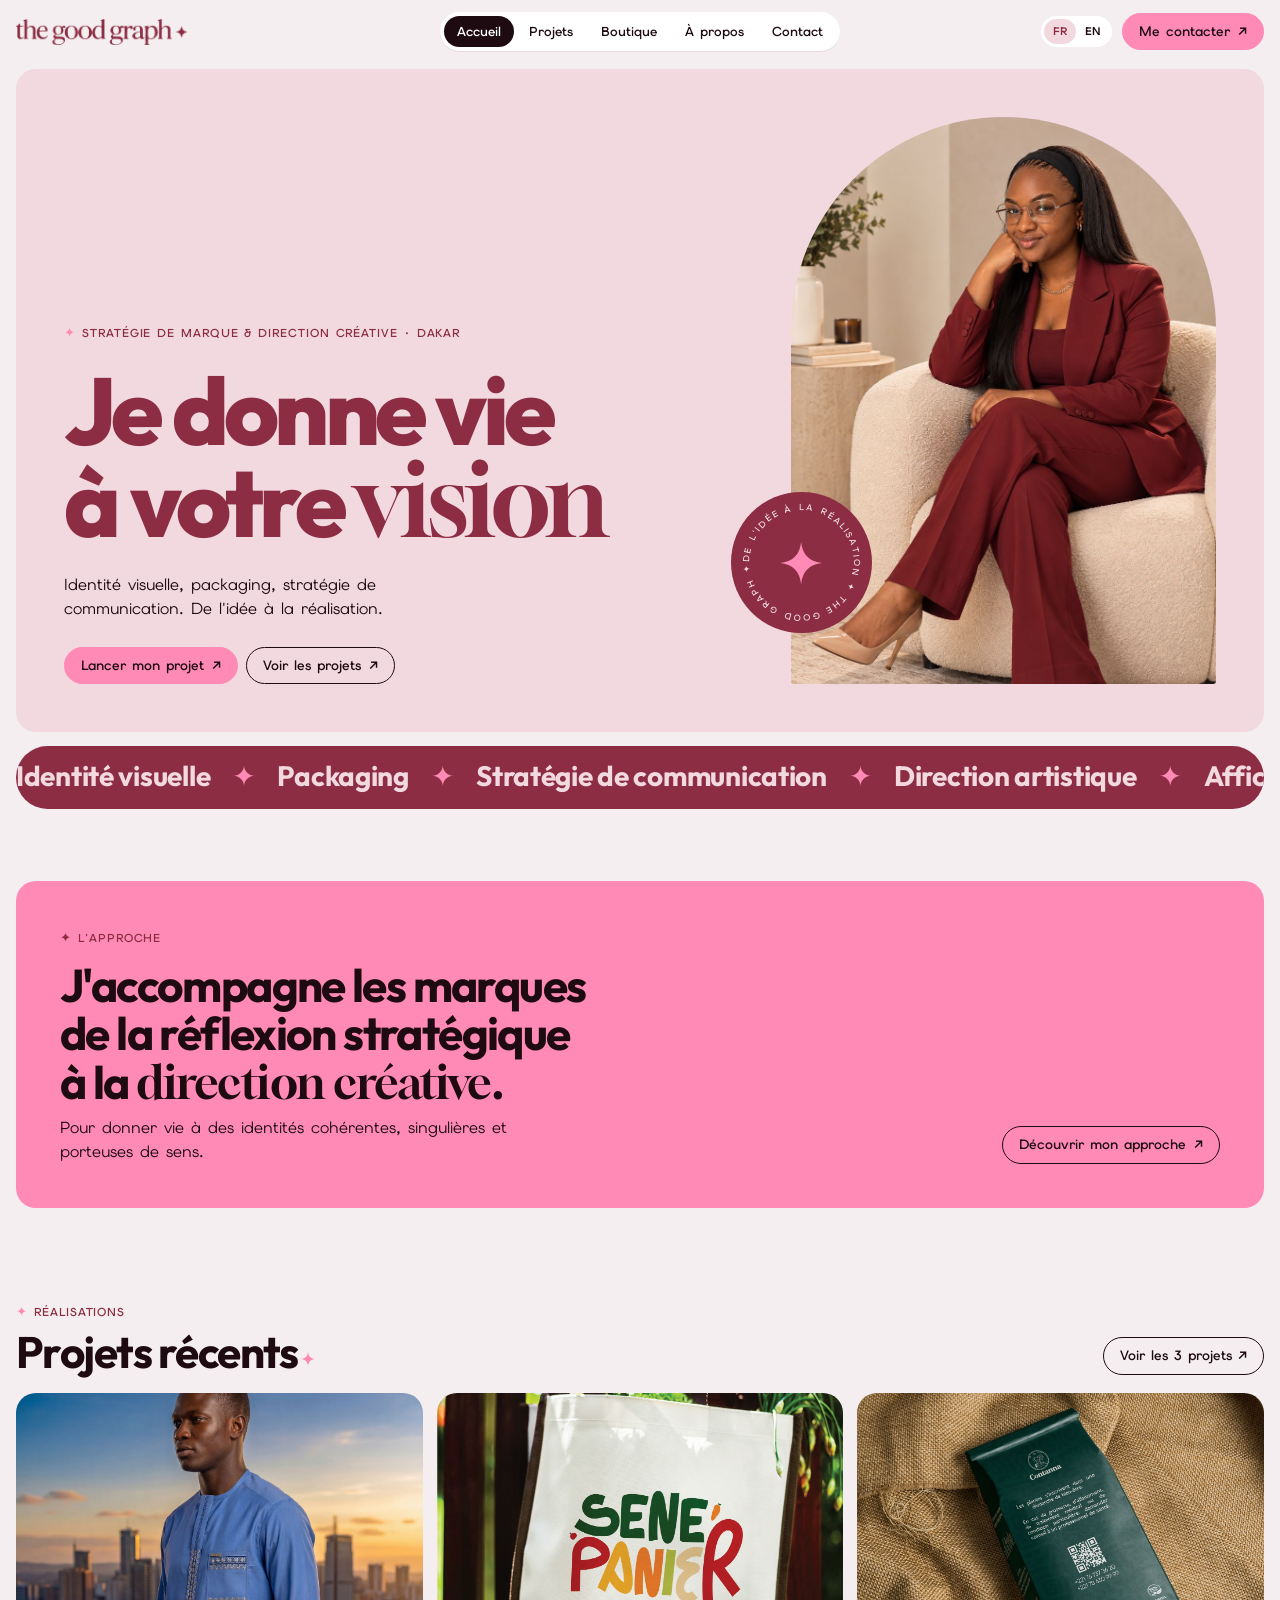
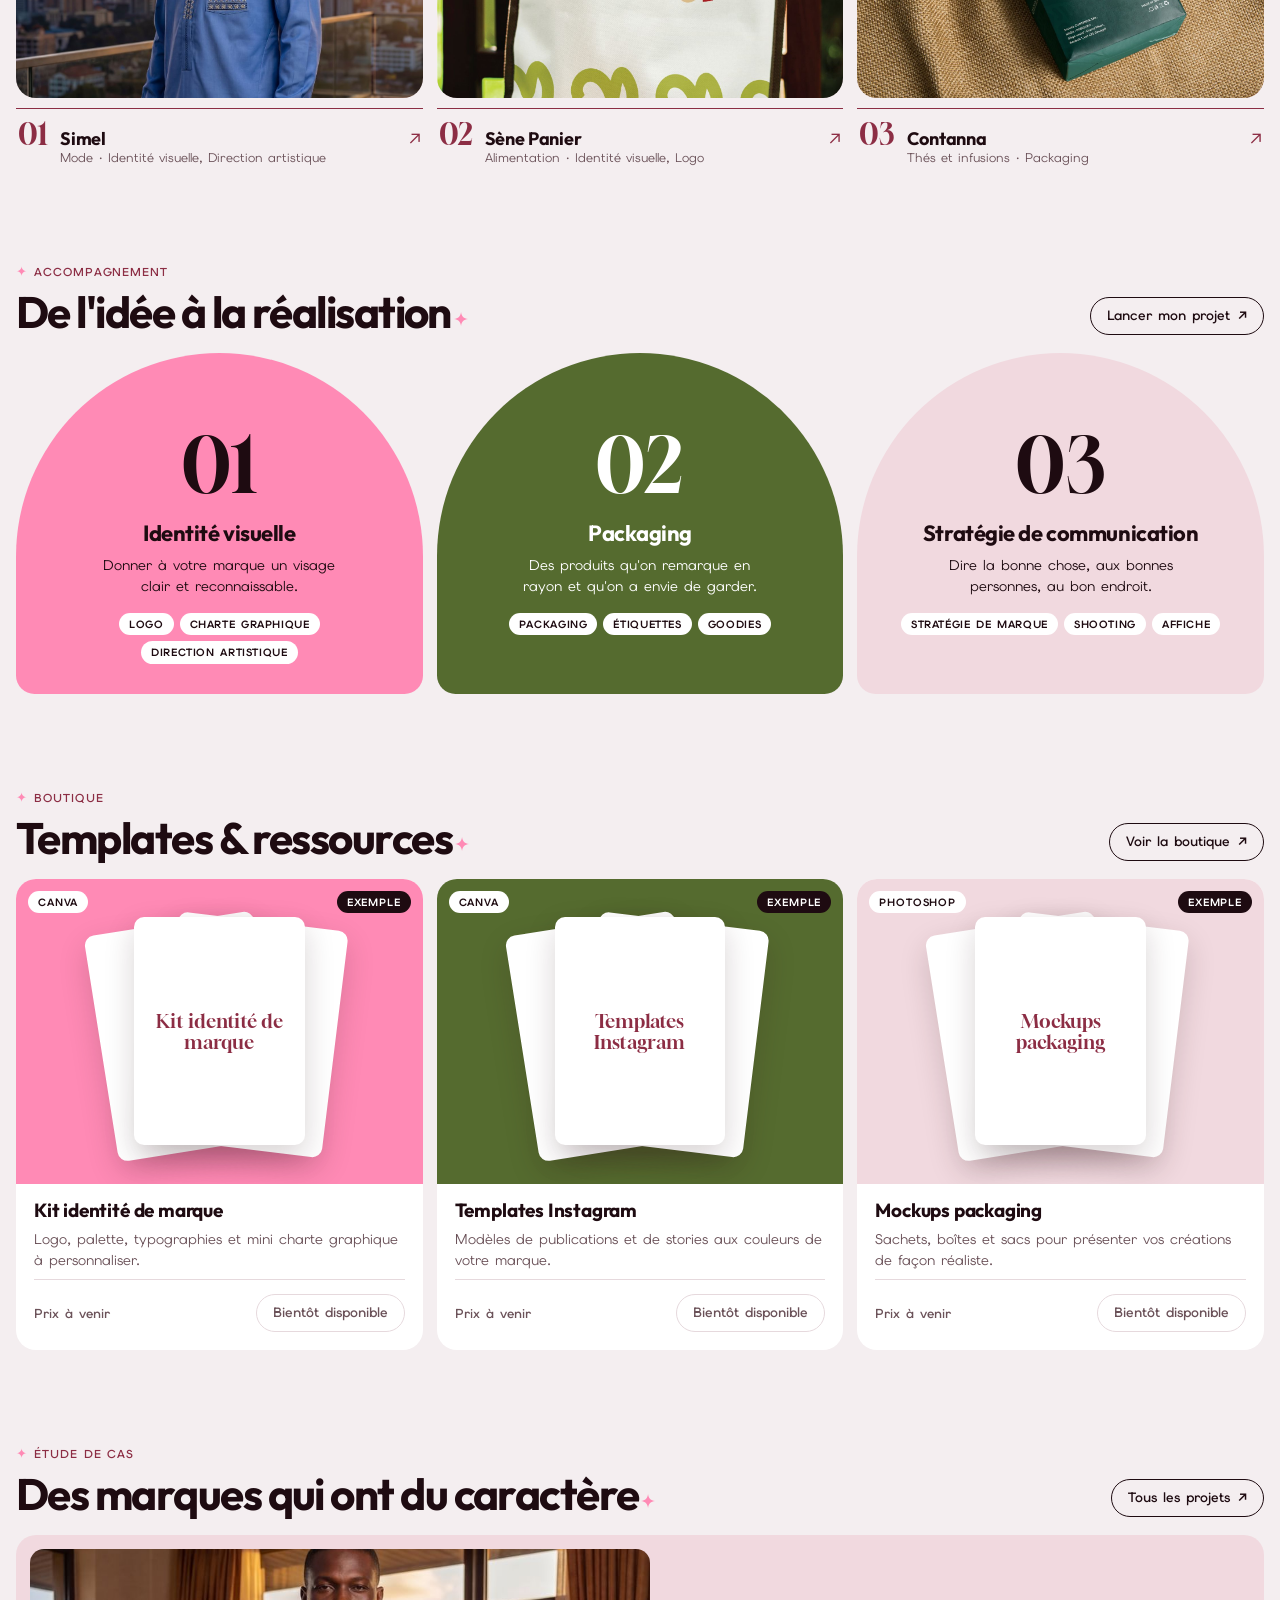
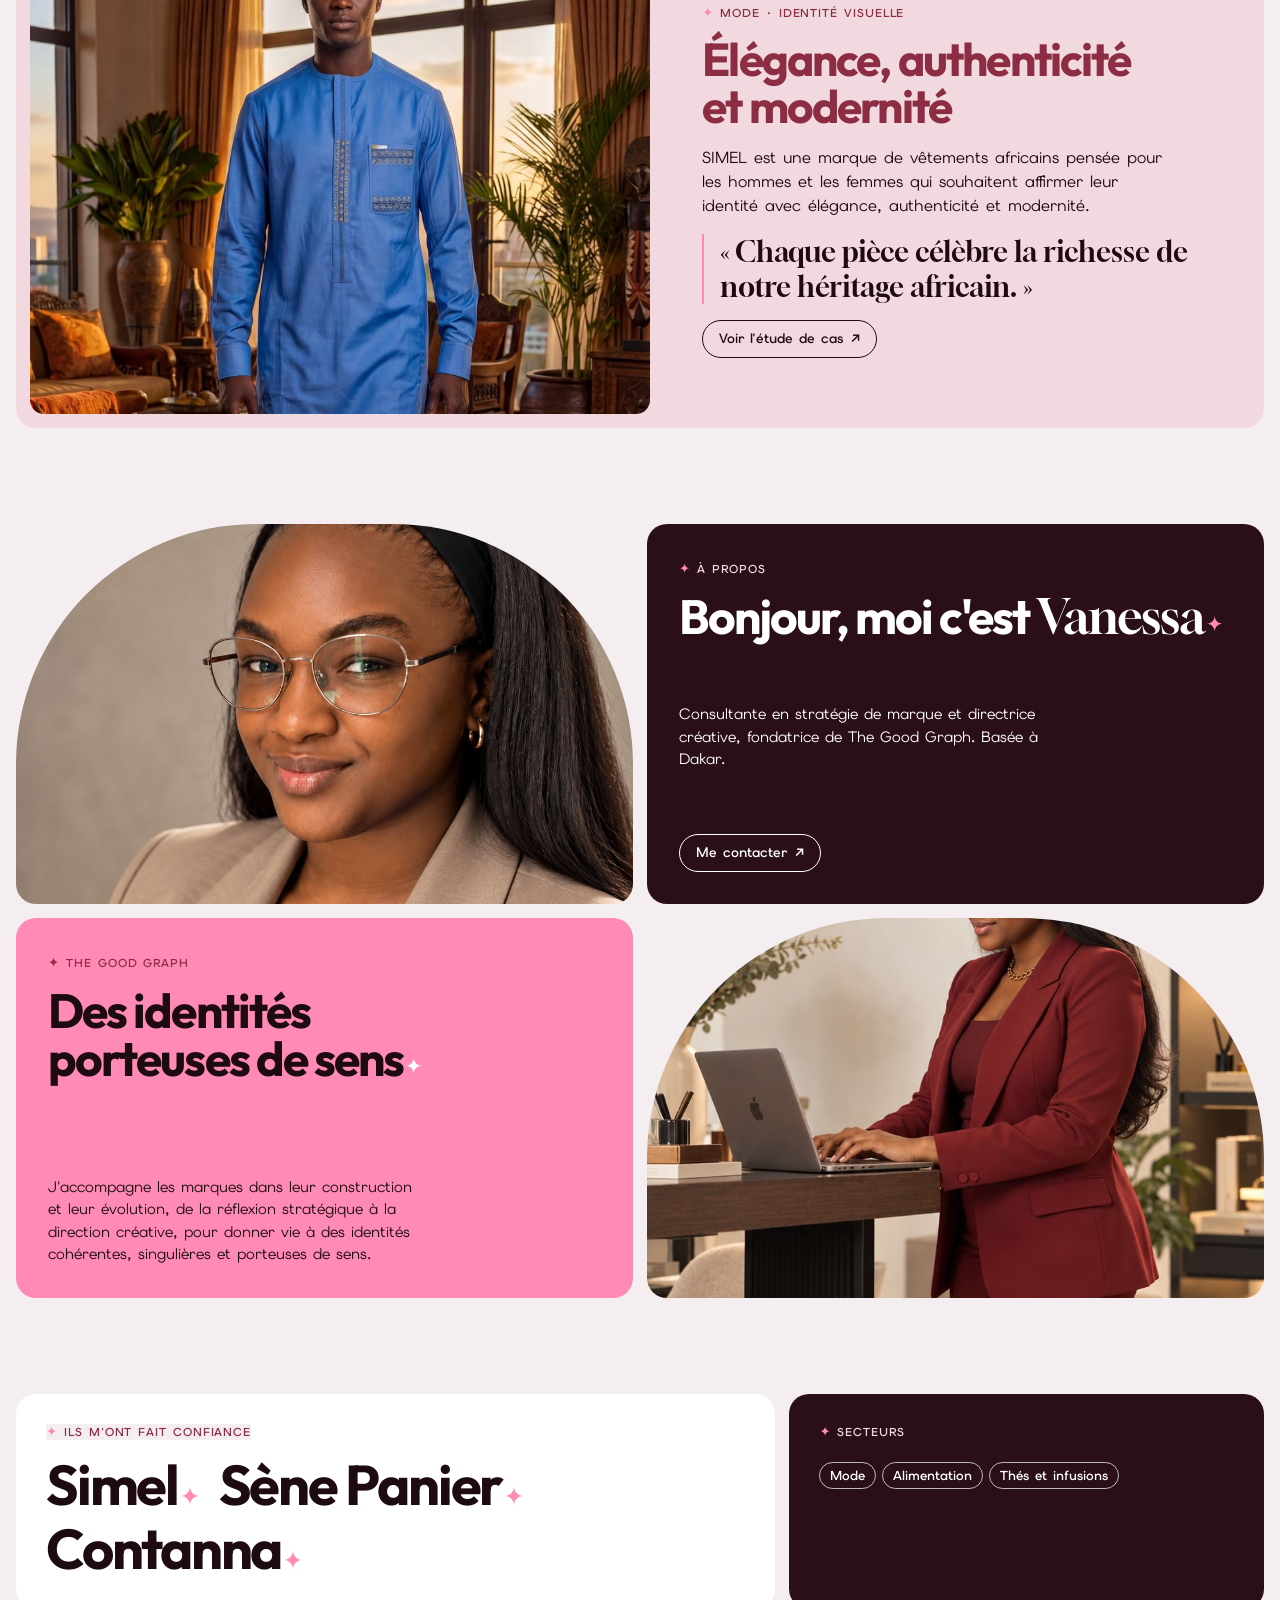
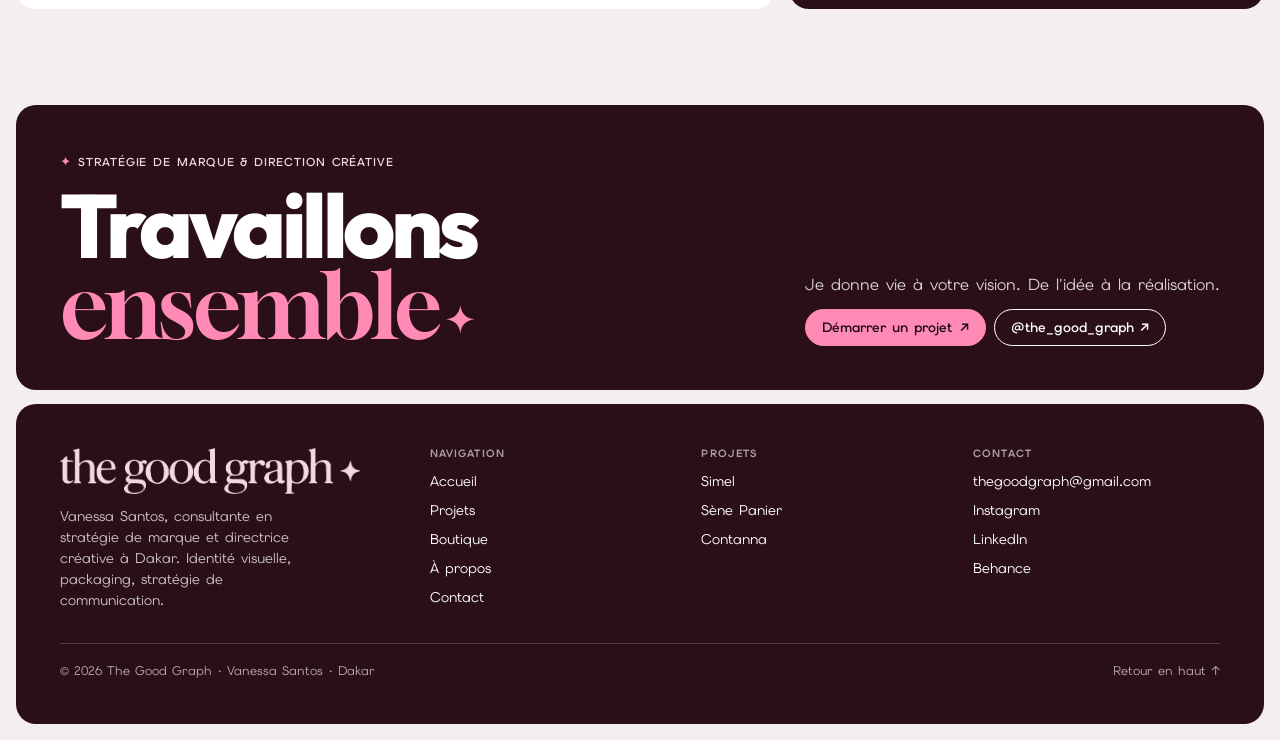
==== index.html @ 872a0146 "fix: placer index.html à la racine avec .nojekyll pour GitHub Pages et chemins d'images" ====
<!doctype html>
<html lang="fr">
<head>
<meta charset="utf-8">
<meta name="viewport" content="width=device-width,initial-scale=1,viewport-fit=cover">
<link rel="icon" type="image/png" href="img/monogram-wine.png">
<meta property="og:title" content="The Good Graph — Vanessa Santos">
<meta property="og:description" content="Stratégie de marque et direction créative, Dakar.">
<meta property="og:image" content="img/simel-7.jpg">
<title>The Good Graph</title>
<meta name="claude:viewport-fit-sides" content="cover">
<meta name="description" content="The Good Graph — Vanessa Santos, stratégie de marque et direction créative à Dakar. Identité visuelle, packaging, stratégie de communication.">
<link rel="preconnect" href="https://fonts.googleapis.com">
<link rel="preconnect" href="https://fonts.gstatic.com" crossorigin>
<link rel="stylesheet" href="https://fonts.googleapis.com/css2?family=Elms+Sans:ital,wght@0,300;0,400;0,600;0,800;1,400&family=Outfit:wght@500;600;700;800&family=Gloock&display=swap">
<style>
/* Layout : un site en mosaïque de cartes arrondies posées sur un fond rosé très clair, ponctué d'arches
   (portraits, services) et de l'étoile du logo.
   Trois vues (accueil, projets, contact) et une fiche projet plein écran, pilotées par l'ancre de l'adresse. */
:root{
  --bg:#F4EEF0;        /* fond de page, rose grisé */
  --card:#FFFFFF;
  --dark:#2B0F18;      /* bordeaux presque noir, pour les grandes cartes sombres */
  --wine:#8C2D44;
  --pink:#FF8AB5;
  --blush:#F1D9DF;
  --green:#556B2F;     /* vert olive */
  --ink:#1E0B11;
  --ink-soft:#6B5259;
  --line:#E6D9DD;
  --display:"Outfit","Elms Sans",system-ui,sans-serif;
  --body:"Elms Sans",system-ui,-apple-system,"Segoe UI",sans-serif;
  --serif:"Gloock",Georgia,"Times New Roman",serif;  /* accent : rappelle le dessin du logo */
  --r:20px;            /* arrondi des cartes */
  --gap:14px;
  --ease:cubic-bezier(.2,.7,.1,1);
  color-scheme:light;
}
*{box-sizing:border-box}
[hidden]{display:none!important}
html{scroll-behavior:smooth}
body{margin:0;background:var(--bg);color:var(--ink);font:400 16px/1.5 var(--body);-webkit-font-smoothing:antialiased;overflow-x:hidden}
img{display:block;max-width:100%}
a{color:inherit}
button{font:inherit;cursor:pointer}
::selection{background:var(--pink);color:var(--ink)}
:focus-visible{outline:2px solid var(--wine);outline-offset:3px}
.wrap{max-width:1280px;margin:0 auto;padding-left:max(16px,env(safe-area-inset-left,0px));padding-right:max(16px,env(safe-area-inset-right,0px))}
.stack{display:grid;gap:var(--gap)}

/* ---------- petits éléments communs ---------- */
.pill{display:inline-flex;align-items:center;gap:7px;width:fit-content;max-width:100%;font:600 11.5px/1.2 var(--body);letter-spacing:.08em;text-transform:uppercase;color:var(--wine)}
.pill::before{content:"✦";color:var(--pink);font-size:1.15em;letter-spacing:0}
.pill.dark{color:var(--blush)}
.statement .pill::before,.tile.pink .pill::before{color:var(--wine)}
em.serif{font-family:var(--serif);font-style:normal;font-weight:400;letter-spacing:-.02em}
.dot{width:7px;height:7px;border-radius:50%;background:var(--green);display:inline-block}
.star{display:inline-block;width:.32em;height:.32em;margin-left:.06em;vertical-align:.05em;color:var(--pink)}
.star svg{width:100%;height:100%;fill:currentColor;display:block}
.btn{display:inline-flex;align-items:center;gap:8px;border-radius:999px;padding:11px 16px;font:600 13.5px/1 var(--body);text-decoration:none;border:1.5px solid currentColor;background:transparent;color:inherit;white-space:nowrap;transition:background .25s,color .25s,transform .25s var(--ease)}
.btn:hover{transform:translateY(-2px)}
.btn.fill{background:var(--pink);border-color:var(--pink);color:var(--ink)}
.btn.fill:hover{background:var(--blush);border-color:var(--blush)}
.btn.light{color:var(--card)}
.btn.light:hover{background:var(--card);color:var(--ink)}
.btn.ink{color:var(--ink)}
.btn.ink:hover{background:var(--ink);color:var(--card)}
.round{width:30px;height:30px;border-radius:50%;background:var(--ink);color:var(--card);display:grid;place-items:center;font-size:13px;flex:none;transition:transform .35s var(--ease),background .25s}
.card{background:var(--card);border-radius:var(--r);overflow:hidden;position:relative}
.h2{font:700 clamp(28px,4vw,44px)/1.02 var(--display);letter-spacing:-.035em;margin:0;text-wrap:balance}
.sec{display:grid;gap:18px;padding-top:clamp(56px,8vw,96px)}
.sec-head{display:flex;flex-wrap:wrap;justify-content:space-between;align-items:end;gap:14px}
.sec-head .stack{gap:10px}

/* ---------- en-tête ---------- */
body::before{content:"";position:fixed;inset:0 0 auto;height:env(safe-area-inset-top,0px);z-index:60;background:var(--bg)}
.top{position:sticky;top:env(safe-area-inset-top,0px);z-index:50;background:color-mix(in srgb,var(--bg) 86%,transparent);backdrop-filter:blur(12px)}
.top .wrap{display:grid;grid-template-columns:1fr auto 1fr;align-items:center;gap:12px;padding-block:12px}
.logo img{height:26px;width:auto}
.nav{display:flex;gap:2px;background:var(--card);border-radius:999px;padding:4px;box-shadow:0 1px 0 var(--line)}
.nav a{text-decoration:none;font:600 13px/1 var(--body);padding:9px 13px;border-radius:999px;color:var(--ink);white-space:nowrap;transition:background .2s}
.nav a:hover{background:var(--bg)}
.nav a[aria-current="page"]{background:var(--ink);color:var(--card)}
@media (max-width:440px){.nav a{padding:9px 8px;font-size:12.5px}}
.top-right{display:flex;justify-content:flex-end;align-items:center;gap:10px}
.lang{display:flex;background:var(--card);border-radius:999px;padding:3px}
.lang button{border:0;background:transparent;color:var(--ink);font:700 11px/1 var(--body);padding:7px 9px;border-radius:999px}
.lang button[aria-pressed="true"]{background:var(--blush);color:var(--wine)}
@media (max-width:900px){.top .wrap{grid-template-columns:auto 1fr}.nav{grid-column:1 / -1;grid-row:2;justify-self:center;overflow-x:auto;max-width:100%}.top-right .btn{display:none}}

/* ---------- héro : texte à gauche, portrait en arche à droite ---------- */
.hero{background:var(--blush);color:var(--wine);border-radius:var(--r);padding:clamp(22px,4vw,48px);display:grid;grid-template-columns:minmax(0,1.35fr) minmax(0,.85fr);gap:clamp(24px,4vw,64px);align-items:end;margin-top:6px}
@media (max-width:760px){.hero{grid-template-columns:minmax(0,1fr)}}
.hero-text{display:grid;grid-template-columns:minmax(0,1fr);gap:clamp(16px,2.4vw,26px);align-content:end;min-width:0}
.hero h1{font:800 clamp(48px,7.4vw,116px)/.92 var(--display);letter-spacing:-.05em;margin:0;text-wrap:balance;animation:rise 1s var(--ease) both}
.hero h1 em.serif{font-size:1.06em;letter-spacing:-.03em}
.hero h1 .star{width:.38em;height:.38em}
@keyframes rise{from{transform:translateY(28px);opacity:.25}}
.hero p{margin:0;max-width:38ch;font-size:16px;color:var(--ink)}
.hero .btns{display:flex;gap:8px;flex-wrap:wrap}
.hero-arch{margin:0;position:relative;width:100%;max-width:440px;justify-self:end}
@media (max-width:760px){.hero-arch{justify-self:center;max-width:270px}}
.hero-arch img{width:100%;height:auto;aspect-ratio:3/4;object-fit:cover;object-position:50% 25%;border-radius:999px 999px 14px 14px;animation:rise 1.2s var(--ease) .15s both}
.badge{position:absolute;left:-14%;bottom:9%;width:clamp(104px,11vw,146px);aspect-ratio:1;border-radius:50%;background:var(--wine);color:var(--blush);display:grid;place-items:center}
@media (max-width:760px){.badge{left:-6%}}
.badge svg{position:absolute;inset:0;width:100%;height:100%;animation:spin 18s linear infinite}
.badge text{font:600 12.5px var(--body);letter-spacing:.12em;fill:currentColor}
.badge .mid{width:30%;height:30%;fill:var(--pink)}
@keyframes spin{to{transform:rotate(360deg)}}

/* ---------- bandeau défilant ---------- */
.band{margin-top:var(--gap);background:var(--wine);color:var(--blush);border-radius:999px;overflow:hidden;white-space:nowrap;padding-block:16px}
.band-track{display:inline-flex;animation:marquee 34s linear infinite;font:700 clamp(18px,2.2vw,28px)/1 var(--display);letter-spacing:-.01em}
.band-track span{display:inline-flex;align-items:center;gap:22px;padding-right:22px}
.band-track i{font-style:normal;color:var(--pink)}
@keyframes marquee{to{transform:translateX(-50%)}}

/* ---------- carte manifeste ---------- */
.statement{background:var(--pink);border-radius:var(--r);padding:clamp(22px,4vw,44px);display:grid;grid-template-columns:minmax(0,1fr) auto;gap:20px;align-items:end;margin-top:clamp(40px,6vw,72px)}
.statement h2{font:700 clamp(26px,3.6vw,46px)/1.05 var(--display);letter-spacing:-.035em;margin:12px 0 10px;max-width:22ch;text-wrap:balance}
.statement p{margin:0;max-width:52ch}
@media (max-width:720px){.statement{grid-template-columns:1fr}.statement .btn{justify-self:start}}

/* ---------- cartes projet ---------- */
.pgrid{display:grid;grid-template-columns:repeat(3,minmax(0,1fr));gap:var(--gap)}
.pgrid.two{grid-template-columns:repeat(2,minmax(0,1fr))}
@media (max-width:900px){.pgrid{grid-template-columns:repeat(2,minmax(0,1fr))}}
@media (max-width:600px){.pgrid,.pgrid.two{grid-template-columns:1fr}}
.pcard{display:grid;gap:10px;align-content:start;text-decoration:none;cursor:pointer}
.pcard .media{position:relative;border-radius:var(--r);overflow:hidden;aspect-ratio:4/3;background:var(--blush)}
.pgrid.two .pcard .media{aspect-ratio:16/10}
.pcard .media img{position:absolute;inset:0;width:100%;height:100%;object-fit:cover;transition:transform 1s var(--ease),opacity .5s var(--ease)}
.pcard .media img + img{opacity:0}
.pcard:hover .media img:first-of-type{transform:scale(1.05)}
.pcard:hover .media img + img{opacity:1}
.pcard .meta{display:grid;grid-template-columns:auto minmax(0,1fr) auto;align-items:baseline;gap:12px;border-top:1.5px solid var(--wine);padding:10px 2px 0}
.pcard .meta .n{font:400 30px/1 var(--serif);color:var(--wine)}
.pcard .meta b{display:block;font:700 18px/1.2 var(--display);letter-spacing:-.01em}
.pcard .meta small{display:block;font-size:12.5px;color:var(--ink-soft)}
.pcard .meta .go{color:var(--wine);font-size:18px;transition:transform .35s var(--ease)}
.pcard:hover .meta .go{transform:translate(4px,-4px)}

/* ---------- services ---------- */
.services{display:grid;grid-template-columns:repeat(3,minmax(0,1fr));gap:var(--gap)}
@media (max-width:900px){.services{grid-template-columns:1fr}}
.svc{border-radius:220px 220px var(--r) var(--r);padding:clamp(52px,6vw,78px) clamp(18px,2.4vw,28px) clamp(22px,2.6vw,30px);display:grid;gap:10px;align-content:start;justify-items:center;text-align:center;min-height:300px;transition:transform .4s var(--ease)}
.svc:hover{transform:translateY(-6px)}
.svc:nth-child(1){background:var(--pink)}
.svc:nth-child(2){background:var(--green);color:var(--card)}
.svc:nth-child(3){background:var(--blush)}
.svc .num{font:400 clamp(56px,6vw,82px)/.9 var(--serif)}
.svc h3{font:700 22px/1.1 var(--display);letter-spacing:-.02em;margin:12px 0 0}
.svc p{margin:0;font-size:14px;max-width:30ch}
.chips{display:flex;flex-wrap:wrap;gap:6px;list-style:none;margin:6px 0 0;padding:0}
.svc .chips{justify-content:center}
.chips li{background:var(--card);color:var(--ink);border-radius:999px;padding:6px 10px;font:700 10.5px/1 var(--body);letter-spacing:.06em;text-transform:uppercase}

/* ---------- étude de cas mise en avant ---------- */
.case-feature{background:var(--blush);border-radius:var(--r);padding:var(--gap);display:grid;grid-template-columns:minmax(0,1.1fr) minmax(0,1fr);gap:clamp(16px,3vw,36px);align-items:center;text-decoration:none;cursor:pointer}
@media (max-width:820px){.case-feature{grid-template-columns:1fr}}
.case-feature .media{border-radius:calc(var(--r) - 6px);overflow:hidden;position:relative;aspect-ratio:4/3}
.case-feature .media img{width:100%;height:100%;object-fit:cover;object-position:50% 25%;transition:transform 1.2s var(--ease)}
.case-feature:hover .media img{transform:scale(1.03)}
.case-feature .media .pill{position:absolute;left:12px;top:12px;z-index:1}
.case-feature .txt{display:grid;gap:16px;padding:clamp(4px,1.5vw,16px)}
.case-feature h3{font:700 clamp(28px,3.6vw,48px)/1.02 var(--display);letter-spacing:-.04em;margin:0;text-wrap:balance;color:var(--wine)}
.case-feature p{margin:0;max-width:46ch}
.case-feature .btn{justify-self:start}
.case-feature .q{margin:0;padding-left:16px;border-left:2px solid var(--pink);font:400 clamp(20px,2.2vw,28px)/1.25 var(--serif);color:var(--ink)}

/* ---------- à propos ---------- */
.bento{display:grid;grid-template-columns:repeat(2,minmax(0,1fr));gap:var(--gap)}
@media (max-width:720px){.bento{grid-template-columns:1fr}}
.bento > *{min-height:clamp(260px,30vw,380px)}
.bento .photo{border-radius:240px 240px var(--r) var(--r)}
.bento .photo img{position:absolute;inset:0;width:100%;height:100%;object-fit:cover;object-position:50% 25%;transition:transform 1.2s var(--ease)}
.bento .photo:hover img{transform:scale(1.04)}
.bento .tile{border-radius:var(--r);padding:clamp(20px,3vw,32px);display:flex;flex-direction:column;justify-content:space-between;gap:20px}
.bento .tile.dark{background:var(--dark);color:var(--card)}
.bento .tile.pink{background:var(--pink)}
.bento h3{font:700 clamp(30px,3.8vw,48px)/1 var(--display);letter-spacing:-.04em;margin:12px 0 0;text-wrap:balance}
.bento p{margin:0;max-width:42ch;font-size:15px}
.bento .btn{align-self:flex-start}

/* ---------- clients et secteurs ---------- */
.trust{display:grid;grid-template-columns:minmax(0,1.6fr) minmax(0,1fr);gap:var(--gap)}
@media (max-width:820px){.trust{grid-template-columns:1fr}}
.trust > *{padding:clamp(20px,3vw,30px);display:grid;gap:16px;align-content:start;border-radius:var(--r)}
.names{font:700 clamp(30px,4.4vw,56px)/1.05 var(--display);letter-spacing:-.04em;margin:0;display:flex;flex-wrap:wrap;gap:.1em .35em}
.names span{display:inline-flex;align-items:baseline}
.trust .tile{background:var(--dark);color:var(--card)}
.trust .chips li{background:transparent;border:1.5px solid color-mix(in srgb,var(--card) 70%,transparent);color:var(--card);text-transform:none;letter-spacing:0;font-size:13px;font-weight:600}

/* ---------- appel à l'action et pied de page ---------- */
.cta{background:var(--dark);color:var(--card);border-radius:var(--r);padding:clamp(24px,4vw,44px);display:flex;flex-wrap:wrap;justify-content:space-between;align-items:end;gap:20px;margin-top:clamp(56px,8vw,96px)}
.cta h2 em.serif{color:var(--pink)}
.cta h2{font:800 clamp(44px,7vw,96px)/.9 var(--display);letter-spacing:-.05em;margin:12px 0 0;max-width:10ch}
.cta .side{display:grid;gap:12px;justify-items:start}
.cta .side p{margin:0;color:color-mix(in srgb,var(--card) 82%,transparent)}
.cta .btns{display:flex;flex-wrap:wrap;gap:8px}
.foot{background:var(--dark);color:var(--card);border-radius:var(--r);padding:clamp(24px,4vw,44px);margin-block:var(--gap) max(16px,env(safe-area-inset-bottom,0px));display:grid;gap:32px}
.foot-top{display:grid;grid-template-columns:minmax(0,1.4fr) repeat(3,minmax(0,1fr));gap:24px}
@media (max-width:820px){.foot-top{grid-template-columns:repeat(2,minmax(0,1fr))}.foot-top > :first-child{grid-column:1 / -1}}
.foot-top img{width:min(300px,100%);height:auto;margin-bottom:12px}
.foot-top p{margin:0;max-width:34ch;font-size:14px;color:color-mix(in srgb,var(--card) 75%,transparent)}
.foot h4{font:700 10.5px/1 var(--body);letter-spacing:.1em;text-transform:uppercase;margin:0 0 12px;color:color-mix(in srgb,var(--card) 60%,transparent)}
.foot ul{list-style:none;margin:0;padding:0;display:grid;gap:8px;font-size:14px}
.foot ul a{text-decoration:none;overflow-wrap:anywhere}
.foot ul a:hover{color:var(--pink)}
.foot-bottom{display:flex;flex-wrap:wrap;justify-content:space-between;gap:12px;border-top:1px solid color-mix(in srgb,var(--card) 18%,transparent);padding-top:18px;font-size:12.5px;color:color-mix(in srgb,var(--card) 65%,transparent)}
.foot-bottom a{text-decoration:none}

/* ---------- page projets ---------- */
.page-head{background:var(--pink);border-radius:var(--r);padding:clamp(22px,4vw,44px);display:grid;gap:14px;margin-top:6px}
.page-head h1{font:800 clamp(60px,10vw,140px)/.88 var(--display);letter-spacing:-.055em;margin:0}
.page-head .row{display:flex;flex-wrap:wrap;justify-content:space-between;align-items:end;gap:14px}
.page-head p{margin:0}
.filters{display:flex;flex-wrap:wrap;gap:6px}
.filters button{border:1.5px solid var(--ink);background:transparent;color:var(--ink);border-radius:999px;padding:8px 12px;font:600 12.5px/1 var(--body)}
.filters button[aria-pressed="true"]{background:var(--ink);color:var(--card)}
.view-projets .pgrid{margin-top:var(--gap)}

/* ---------- boutique ---------- */
.page-head.green{background:var(--green);color:var(--card)}
.page-head.green .pill{color:var(--blush)}
.page-head.green .filters button{border-color:var(--card);color:var(--card)}
.page-head.green .filters button[aria-pressed="true"]{background:var(--card);color:var(--green)}
.shop-grid{display:grid;grid-template-columns:repeat(3,minmax(0,1fr));gap:var(--gap)}
@media (max-width:900px){.shop-grid{grid-template-columns:repeat(2,minmax(0,1fr))}}
@media (min-width:1100px){#shop{grid-template-columns:repeat(4,minmax(0,1fr))}}
@media (max-width:600px){.shop-grid{grid-template-columns:1fr}}
.product{background:var(--card);border-radius:var(--r);overflow:hidden;display:flex;flex-direction:column}
.cover{position:relative;aspect-ratio:4/3;display:grid;place-items:center;overflow:hidden}
.cover.pink{background:var(--pink)}
.cover.green{background:var(--green)}
.cover.blush{background:var(--blush)}
.cover.dark{background:var(--dark)}
.cover img{position:absolute;inset:0;width:100%;height:100%;object-fit:cover}
/* aperçu dessiné quand le produit n'a pas encore de visuel : trois feuilles qui s'écartent au survol */
.sheets{position:relative;width:42%;aspect-ratio:3/4}
.sheets i{position:absolute;inset:0;background:var(--card);border-radius:10px;box-shadow:0 12px 30px rgba(43,15,24,.18);transition:transform .6s var(--ease)}
.sheets i:nth-child(1){transform:rotate(-9deg) translateX(-20%)}
.sheets i:nth-child(2){transform:rotate(7deg) translateX(18%)}
.sheets i:nth-child(3){display:grid;place-items:center;padding:12%;text-align:center;font:400 clamp(15px,1.5vw,20px)/1.1 var(--serif);font-style:normal;color:var(--wine)}
.product:hover .sheets i:nth-child(1){transform:rotate(-15deg) translateX(-34%)}
.product:hover .sheets i:nth-child(2){transform:rotate(12deg) translateX(32%)}
.cover .fmt,.cover .ex{position:absolute;top:12px;border-radius:999px;padding:6px 10px;font:700 10.5px/1 var(--body);letter-spacing:.08em;text-transform:uppercase}
.cover .fmt{left:12px;background:var(--card);color:var(--ink)}
.cover .ex{right:12px;background:var(--ink);color:var(--card)}
.cover.dark .ex{background:var(--pink);color:var(--ink)}
.product .body{padding:16px 18px 18px;display:flex;flex-direction:column;gap:8px;flex:1}
.product h3{font:700 19px/1.15 var(--display);letter-spacing:-.01em;margin:0}
.product p{margin:0;font-size:14px;color:var(--ink-soft)}
.product .buy{display:flex;justify-content:space-between;align-items:center;gap:10px;margin-top:auto;padding-top:14px;border-top:1.5px solid var(--line)}
.price{font:400 22px/1 var(--serif);color:var(--wine)}
.price.soon{font:600 13px/1 var(--body);color:var(--ink-soft)}
.btn.buy-btn{background:var(--ink);border-color:var(--ink);color:var(--card)}
.btn.buy-btn:hover{background:var(--wine);border-color:var(--wine)}
.btn[aria-disabled="true"]{background:transparent;color:var(--ink-soft);border-color:var(--line);pointer-events:none}
.how{display:grid;grid-template-columns:repeat(3,minmax(0,1fr));gap:var(--gap);margin-top:var(--gap)}
@media (max-width:720px){.how{grid-template-columns:1fr}}
.how div{background:var(--card);border-radius:var(--r);padding:clamp(18px,2.4vw,24px);display:grid;gap:6px;align-content:start}
.how b{font:400 36px/1 var(--serif);color:var(--pink)}
.how h3{font:700 17px/1.2 var(--display);margin:4px 0 0}
.how p{margin:0;font-size:14px;color:var(--ink-soft)}
.empty{grid-column:1 / -1;background:var(--card);border-radius:var(--r);padding:28px;text-align:center;color:var(--ink-soft);margin:0}

/* ---------- page contact ---------- */
.contact-page{display:grid;grid-template-columns:minmax(0,.9fr) minmax(0,1.3fr);gap:var(--gap);margin-top:6px;align-items:start}
@media (max-width:900px){.contact-page{grid-template-columns:1fr}}
.intro{background:var(--dark);color:var(--card);border-radius:var(--r);padding:clamp(22px,3vw,34px);display:flex;flex-direction:column;justify-content:space-between;gap:28px;position:sticky;top:90px;min-height:min(620px,calc(100vh - 110px))}
@media (max-width:900px){.intro{position:static;min-height:0}}
.intro .who{display:flex;align-items:center;gap:10px;font-size:12px}
.intro .who img{width:38px;height:38px;border-radius:50%;object-fit:cover;object-position:50% 20%}
.intro .who b{display:block;font-size:14px}
.sentence{font:700 clamp(24px,2.8vw,34px)/1.18 var(--display);letter-spacing:-.025em;margin:0}
.sentence .slot{color:var(--pink);transition:color .25s}
.sentence .slot.empty{color:color-mix(in srgb,var(--pink) 50%,var(--dark))}
.intro .small{display:grid;gap:10px;font-size:13px;color:color-mix(in srgb,var(--card) 75%,transparent);border-top:1px solid color-mix(in srgb,var(--card) 18%,transparent);padding-top:14px}
.intro .small a{text-decoration:none;overflow-wrap:anywhere}
.form{padding:clamp(20px,3vw,34px);display:grid;gap:20px}
.form h2{font:700 clamp(26px,3vw,34px)/1.05 var(--display);letter-spacing:-.03em;margin:0}
.form .sub{margin:-12px 0 0;color:var(--ink-soft);font-size:14px}
.f2{display:grid;grid-template-columns:repeat(2,minmax(0,1fr));gap:14px}
@media (max-width:560px){.f2{grid-template-columns:1fr}}
.field{display:grid;gap:6px;min-width:0;border:0;margin:0;padding:0}
.field label,.field .legend{font:600 13px/1.2 var(--body);padding:0}
.field .opt{font-weight:400;color:var(--ink-soft)}
.field input[type=text],.field input[type=email],.field textarea{width:100%;font:inherit;font-size:15px;color:var(--ink);background:var(--card);border:1.5px solid var(--ink);border-radius:10px;padding:11px 12px}
.field textarea{min-height:110px;resize:vertical}
.field input::placeholder,.field textarea::placeholder{color:#A8949A}
.opts{display:flex;flex-wrap:wrap;gap:6px;margin-top:8px}
.opt-chip{position:relative}
.opt-chip input{position:absolute;inset:0;opacity:0;margin:0;cursor:pointer}
.opt-chip span{display:inline-block;border:1.5px solid var(--ink);border-radius:999px;padding:8px 12px;font:600 13px/1 var(--body);background:var(--card);transition:background .2s,color .2s}
.opt-chip input:checked + span{background:var(--ink);color:var(--card)}
.opt-chip input:focus-visible + span{outline:2px solid var(--wine);outline-offset:2px}
.consent{display:flex;gap:10px;align-items:flex-start;font-size:13px;color:var(--ink-soft)}
.consent input{margin-top:2px;accent-color:var(--wine)}
.send{justify-self:start;border:0;background:var(--pink);color:var(--ink);border-radius:999px;padding:13px 20px;font:700 14px/1 var(--body);transition:background .25s,color .25s,transform .25s var(--ease)}
.send:hover{background:var(--wine);color:var(--card);transform:translateY(-2px)}
.send:disabled{opacity:.6;cursor:wait}
.msg{margin:0;padding:12px 14px;border-radius:12px;font-size:14px}
.msg.ok{background:color-mix(in srgb,var(--green) 16%,var(--card));color:#2E3A18}
.msg.err{background:var(--blush);color:var(--wine)}
.hp{position:absolute;left:-9999px}

/* ---------- fiche projet plein écran ---------- */
.case{position:fixed;inset:0;z-index:80;background:var(--bg);overflow-y:auto;overscroll-behavior:contain;--c:var(--wine);
  clip-path:inset(100% 0 0 0);visibility:hidden;transition:clip-path .75s var(--ease),visibility 0s .75s}
.case.open{clip-path:inset(0 0 0 0);visibility:visible;transition:clip-path .75s var(--ease)}
.case-bar{position:sticky;top:0;z-index:3;background:color-mix(in srgb,var(--bg) 88%,transparent);backdrop-filter:blur(12px)}
.case-bar .wrap{display:flex;justify-content:space-between;align-items:center;gap:16px;padding-top:calc(12px + env(safe-area-inset-top,0px));padding-bottom:12px}
.case-bar b{font:700 12px/1 var(--body);letter-spacing:.08em;text-transform:uppercase}
.case-head{border-radius:var(--r);padding:clamp(22px,4vw,44px);display:grid;gap:16px;background:var(--c);color:var(--card);margin-top:6px}
.case-head h2{font:800 clamp(60px,11vw,160px)/.86 var(--display);letter-spacing:-.055em;margin:0}
.case-hero{margin:var(--gap) 0 0;border-radius:var(--r);overflow:hidden;cursor:zoom-in}
.case-hero img{width:100%;max-height:82vh;object-fit:cover}
.case-info{display:grid;grid-template-columns:minmax(0,4fr) minmax(0,8fr);gap:var(--gap);margin-top:var(--gap)}
@media (max-width:820px){.case-info{grid-template-columns:1fr}}
.case-info dl{margin:0;padding:clamp(20px,3vw,28px);display:grid;gap:18px;align-content:start}
.case-info dt{font:700 10.5px/1 var(--body);letter-spacing:.1em;text-transform:uppercase;color:var(--ink-soft);margin-bottom:6px}
.case-info dd{margin:0;font:600 15px/1.4 var(--body)}
.case-text{padding:clamp(20px,3vw,32px);display:grid;gap:14px;align-content:start}
.case-text p{margin:0;max-width:60ch}
.case-text p:first-child{font:600 clamp(20px,2.2vw,28px)/1.25 var(--display);letter-spacing:-.02em;color:var(--wine);max-width:36ch}
.gallery{display:grid;grid-template-columns:repeat(2,minmax(0,1fr));gap:var(--gap);margin-top:var(--gap)}
.gallery figure{margin:0;border-radius:var(--r);overflow:hidden;background:var(--card);cursor:zoom-in}
.gallery figure img{width:100%;height:100%;object-fit:cover;object-position:50% 25%;aspect-ratio:3/4;transition:transform .9s var(--ease)}
.gallery figure:hover img{transform:scale(1.03)}
.gallery figure.wide{grid-column:1 / -1}
.gallery figure.wide img{aspect-ratio:auto;height:auto}
.gallery figure.solo{grid-column:1 / -1;width:min(100%,620px);justify-self:center}
.gallery figure.logo{grid-column:1 / -1;display:grid;place-items:center;padding:clamp(40px,8vw,110px);cursor:default}
.gallery figure.logo img{aspect-ratio:auto;width:min(100%,520px);height:auto;object-fit:contain}
.gallery figure.logo:hover img{transform:none}
@media (max-width:640px){.gallery{grid-template-columns:1fr}.gallery figure img{aspect-ratio:auto;height:auto}}
.next{display:grid;grid-template-columns:minmax(0,1fr) auto;align-items:center;gap:20px;margin-block:var(--gap) 40px;padding:clamp(20px,3vw,30px);border:0;width:100%;text-align:left;background:var(--dark);color:var(--card);border-radius:var(--r)}
.next small{display:block;font:700 10.5px/1 var(--body);letter-spacing:.1em;text-transform:uppercase;margin-bottom:10px;color:color-mix(in srgb,var(--card) 65%,transparent)}
.next strong{font:800 clamp(40px,7vw,96px)/.9 var(--display);letter-spacing:-.05em;transition:color .3s}
.next:hover strong{color:var(--pink)}
.next img{width:clamp(110px,20vw,260px);aspect-ratio:4/3;object-fit:cover;border-radius:14px;transition:transform .6s var(--ease)}
.next:hover img{transform:rotate(-3deg) scale(1.04)}

/* ---------- visionneuse ---------- */
.lightbox{position:fixed;inset:0;z-index:90;background:color-mix(in srgb,var(--ink) 94%,transparent);display:grid;grid-template-columns:auto minmax(0,1fr) auto;align-items:center;gap:8px;
  padding:max(16px,env(safe-area-inset-top,0px)) max(16px,env(safe-area-inset-right,0px)) max(16px,env(safe-area-inset-bottom,0px)) max(16px,env(safe-area-inset-left,0px))}
.lightbox img{max-width:100%;max-height:calc(100vh - 110px);margin:auto;object-fit:contain;border-radius:8px}
.lightbox button{border:1.5px solid var(--blush);background:transparent;color:var(--blush);border-radius:999px;width:46px;height:46px;font:600 17px/1 var(--body)}
.lightbox button:hover{background:var(--blush);color:var(--ink)}
.lb-close{position:absolute;top:max(16px,env(safe-area-inset-top,0px));right:max(16px,env(safe-area-inset-right,0px))}
.lb-count{position:absolute;left:50%;bottom:max(18px,env(safe-area-inset-bottom,0px));transform:translateX(-50%);color:var(--blush);font:600 13px/1 var(--body)}
@media (max-width:640px){.lightbox{grid-template-columns:1fr}.lb-prev,.lb-next{position:absolute;bottom:max(12px,env(safe-area-inset-bottom,0px))}.lb-prev{left:16px}.lb-next{right:16px}}

/* ---------- apparition au défilement (le contenu reste lisible sans cet effet) ---------- */
@supports (animation-timeline:view()){
  .reveal{animation:up linear both;animation-timeline:view();animation-range:entry 0% entry 45%}
  @keyframes up{from{transform:translateY(40px);opacity:.4}}
}
@media (prefers-reduced-motion:reduce){
  *,*::before,*::after{animation:none!important;transition:none!important}
  html{scroll-behavior:auto}
}
</style>
</head>
<body>

<header class="top">
  <div class="wrap">
    <a class="logo" href="#accueil" aria-label="The Good Graph, accueil"><img src="img/logo-long-wine.png" alt="the good graph" width="2844" height="432"></a>
    <nav class="nav" aria-label="Navigation principale">
      <a href="#accueil" data-view="accueil" data-en="Home">Accueil</a>
      <a href="#projets" data-view="projets" data-en="Work">Projets</a>
      <a href="#boutique" data-view="boutique" data-en="Shop">Boutique</a>
      <a href="#apropos" data-view="apropos" data-en="About">À propos</a>
      <a href="#contact" data-view="contact">Contact</a>
    </nav>
    <div class="top-right">
      <div class="lang" role="group" aria-label="Langue">
        <button type="button" data-lang="fr" aria-pressed="true">FR</button>
        <button type="button" data-lang="en" aria-pressed="false">EN</button>
      </div>
      <a class="btn fill" href="#contact"><span data-en="Get in touch">Me contacter</span> ↗</a>
    </div>
  </div>
</header>

<main class="wrap">

  <!-- ================= ACCUEIL ================= -->
  <div class="view" id="view-accueil">
    <section class="hero" id="accueil" aria-labelledby="hero-title">
      <div class="hero-text">
        <span class="pill" data-en="Brand strategy & creative direction · Dakar">Stratégie de marque & direction créative · Dakar</span>
        <h1 id="hero-title" data-en-html="I bring your &lt;em class=&quot;serif&quot;&gt;vision&lt;/em&gt; to life">Je donne vie à votre <em class="serif">vision</em></h1>
        <p data-en="Visual identity, packaging, communication strategy. From idea to execution.">Identité visuelle, packaging, stratégie de communication. De l'idée à la réalisation.</p>
        <div class="btns">
          <a class="btn fill" href="#contact"><span data-en="Start a project">Lancer mon projet</span> ↗</a>
          <a class="btn ink" href="#projets"><span data-en="See the work">Voir les projets</span> ↗</a>
        </div>
      </div>
      <figure class="hero-arch">
        <img src="img/vanessa-fauteuil.jpg" alt="Vanessa Santos, fondatrice de The Good Graph" width="900" height="1600">
        <div class="badge" aria-hidden="true">
          <svg viewBox="0 0 200 200"><defs><path id="ring" d="M100,100 m-74,0 a74,74 0 1,1 148,0 a74,74 0 1,1 -148,0"/></defs><text><textPath href="#ring" textLength="462" lengthAdjust="spacing">DE L'IDÉE À LA RÉALISATION ✦ THE GOOD GRAPH ✦</textPath></text></svg>
          <svg class="mid" viewBox="0 0 100 100" style="position:static;animation:none"><path d="M50 0C53 30 70 47 100 50C70 53 53 70 50 100C47 70 30 53 0 50C30 47 47 30 50 0Z"/></svg>
        </div>
      </figure>
    </section>

    <div class="band" aria-hidden="true">
      <div class="band-track">
        <span><b data-en="Visual identity">Identité visuelle</b><i>✦</i><b>Packaging</b><i>✦</i><b data-en="Communication strategy">Stratégie de communication</b><i>✦</i><b data-en="Art direction">Direction artistique</b><i>✦</i><b data-en="Posters">Affiche</b><i>✦</i></span>
        <span><b data-en="Visual identity">Identité visuelle</b><i>✦</i><b>Packaging</b><i>✦</i><b data-en="Communication strategy">Stratégie de communication</b><i>✦</i><b data-en="Art direction">Direction artistique</b><i>✦</i><b data-en="Posters">Affiche</b><i>✦</i></span>
      </div>
    </div>

    <section class="statement reveal" aria-label="Approche">
      <div>
        <span class="pill" data-en="Approach">L'approche</span>
        <h2 data-en-html="I support brands from strategic thinking to &lt;em class=&quot;serif&quot;&gt;creative direction&lt;/em&gt;.">J'accompagne les marques de la réflexion stratégique à la <em class="serif">direction créative</em>.</h2>
        <p data-en="To bring to life identities that are coherent, singular and meaningful.">Pour donner vie à des identités cohérentes, singulières et porteuses de sens.</p>
      </div>
      <a class="btn ink" href="#apropos"><span data-en="About me">Découvrir mon approche</span> ↗</a>
    </section>

    <section class="sec">
      <div class="sec-head">
        <div class="stack"><span class="pill" data-en="Work">Réalisations</span><h2 class="h2"><span data-en="Recent work">Projets récents</span><span class="star" aria-hidden="true"><svg viewBox="0 0 100 100"><path d="M50 0C53 30 70 47 100 50C70 53 53 70 50 100C47 70 30 53 0 50C30 47 47 30 50 0Z"/></svg></span></h2></div>
        <a class="btn ink" href="#projets" id="see-all"></a>
      </div>
      <div class="pgrid" id="recent"></div>
    </section>

    <section class="sec">
      <div class="sec-head">
        <div class="stack"><span class="pill" data-en="Services">Accompagnement</span><h2 class="h2"><span data-en="From idea to execution">De l'idée à la réalisation</span><span class="star" aria-hidden="true"><svg viewBox="0 0 100 100"><path d="M50 0C53 30 70 47 100 50C70 53 53 70 50 100C47 70 30 53 0 50C30 47 47 30 50 0Z"/></svg></span></h2></div>
        <a class="btn ink" href="#contact"><span data-en="Start a project">Lancer mon projet</span> ↗</a>
      </div>
      <div class="services">
        <article class="svc reveal">
          <span class="num">01</span>
          <h3 data-en="Visual identity">Identité visuelle</h3>
          <p data-en="Give your brand a clear, recognisable face.">Donner à votre marque un visage clair et reconnaissable.</p>
          <ul class="chips"><li>Logo</li><li data-en="Brand guidelines">Charte graphique</li><li data-en="Art direction">Direction artistique</li></ul>
        </article>
        <article class="svc reveal">
          <span class="num">02</span>
          <h3>Packaging</h3>
          <p data-en="Products people notice on the shelf and want to keep.">Des produits qu'on remarque en rayon et qu'on a envie de garder.</p>
          <ul class="chips"><li>Packaging</li><li data-en="Labels">Étiquettes</li><li data-en="Merch">Goodies</li></ul>
        </article>
        <article class="svc reveal">
          <span class="num">03</span>
          <h3 data-en="Communication strategy">Stratégie de communication</h3>
          <p data-en="Say the right thing, to the right people, in the right place.">Dire la bonne chose, aux bonnes personnes, au bon endroit.</p>
          <ul class="chips"><li data-en="Brand strategy">Stratégie de marque</li><li data-en="Photo shoot">Shooting</li><li data-en="Posters">Affiche</li></ul>
        </article>
      </div>
    </section>

    <section class="sec">
      <div class="sec-head">
        <div class="stack"><span class="pill" data-en="Shop">Boutique</span><h2 class="h2"><span data-en="Templates &amp; resources">Templates &amp; ressources</span><span class="star" aria-hidden="true"><svg viewBox="0 0 100 100"><path d="M50 0C53 30 70 47 100 50C70 53 53 70 50 100C47 70 30 53 0 50C30 47 47 30 50 0Z"/></svg></span></h2></div>
        <a class="btn ink" href="#boutique"><span data-en="Visit the shop">Voir la boutique</span> ↗</a>
      </div>
      <div class="shop-grid" id="shop-teaser"></div>
    </section>

    <section class="sec">
      <div class="sec-head">
        <div class="stack"><span class="pill" data-en="Case study">Étude de cas</span><h2 class="h2"><span data-en="Brands with character">Des marques qui ont du caractère</span><span class="star" aria-hidden="true"><svg viewBox="0 0 100 100"><path d="M50 0C53 30 70 47 100 50C70 53 53 70 50 100C47 70 30 53 0 50C30 47 47 30 50 0Z"/></svg></span></h2></div>
        <a class="btn ink" href="#projets"><span data-en="All projects">Tous les projets</span> ↗</a>
      </div>
      <a class="case-feature reveal" href="#simel" data-open="simel" data-cursor="1">
        <div class="media"><img src="img/simel-1.jpg" alt="Tenue Simel bleue portée dans un salon" loading="lazy" width="893" height="1600"></div>
        <div class="txt">
          <span class="pill" data-en="Fashion · Visual identity">Mode · Identité visuelle</span>
          <h3 data-en="Elegance, authenticity and modernity">Élégance, authenticité et modernité</h3>
          <p data-en="SIMEL is an African clothing brand for men and women who want to express their identity with elegance, authenticity and modernity.">SIMEL est une marque de vêtements africains pensée pour les hommes et les femmes qui souhaitent affirmer leur identité avec élégance, authenticité et modernité.</p>
          <blockquote class="q" data-en="“Each piece celebrates the richness of African heritage.”">« Chaque pièce célèbre la richesse de notre héritage africain. »</blockquote>
          <span class="btn ink"><span data-en="Read the case study">Voir l'étude de cas</span> ↗</span>
        </div>
      </a>
    </section>

    <section class="sec" id="apropos" aria-labelledby="about-title">
      <div class="bento">
        <div class="card photo reveal"><img src="img/vanessa-portrait.jpg" alt="Portrait de Vanessa Santos" loading="lazy" width="1086" height="1448"></div>
        <div class="tile dark reveal">
          <div>
            <span class="pill dark" data-en="About">À propos</span>
            <h3 id="about-title"><span data-en-html="Hi, I'm &lt;em class=&quot;serif&quot;&gt;Vanessa&lt;/em&gt;">Bonjour, moi c'est <em class="serif">Vanessa</em></span><span class="star" aria-hidden="true"><svg viewBox="0 0 100 100"><path d="M50 0C53 30 70 47 100 50C70 53 53 70 50 100C47 70 30 53 0 50C30 47 47 30 50 0Z"/></svg></span></h3>
          </div>
          <p data-en="Brand strategy consultant and creative director, founder of The Good Graph. Based in Dakar.">Consultante en stratégie de marque et directrice créative, fondatrice de The Good Graph. Basée à Dakar.</p>
          <a class="btn light" href="#contact"><span data-en="Get in touch">Me contacter</span> ↗</a>
        </div>
        <div class="tile pink reveal">
          <div>
            <span class="pill">The Good Graph</span>
            <h3><span data-en="Identities that make sense">Des identités porteuses de sens</span><span class="star" aria-hidden="true" style="color:var(--card)"><svg viewBox="0 0 100 100"><path d="M50 0C53 30 70 47 100 50C70 53 53 70 50 100C47 70 30 53 0 50C30 47 47 30 50 0Z"/></svg></span></h3>
          </div>
          <p data-en="I help brands take shape and grow, from strategic thinking to creative direction, to bring to life identities that are coherent, singular and meaningful.">J'accompagne les marques dans leur construction et leur évolution, de la réflexion stratégique à la direction créative, pour donner vie à des identités cohérentes, singulières et porteuses de sens.</p>
        </div>
        <div class="card photo reveal"><img src="img/vanessa-bureau.jpg" alt="Vanessa Santos au travail devant son ordinateur" loading="lazy" width="900" height="1600"></div>
      </div>
    </section>

    <section class="sec">
      <div class="trust">
        <div class="card reveal">
          <span class="pill" style="background:var(--bg)" data-en="They trusted me">Ils m'ont fait confiance</span>
          <p class="names" id="names"></p>
        </div>
        <div class="tile reveal">
          <span class="pill dark" data-en="Sectors">Secteurs</span>
          <ul class="chips" id="sectors"></ul>
        </div>
      </div>
    </section>

  </div>

  <!-- ================= PROJETS ================= -->
  <div class="view view-projets" id="view-projets" hidden>
    <section class="page-head">
      <span class="pill" data-en="Case studies">Études de cas</span>
      <h1 data-en="Work">Projets</h1>
      <div class="row">
        <p data-en="Visual identity, packaging, art direction.">Identité visuelle, packaging, direction artistique.</p>
        <div class="filters" id="filters" role="group" aria-label="Filtrer les projets"></div>
      </div>
    </section>
    <div class="pgrid two" id="all"></div>
  </div>

  <!-- ================= BOUTIQUE ================= -->
  <div class="view" id="view-boutique" hidden>
    <section class="page-head green">
      <span class="pill" data-en="Templates &amp; resources">Templates &amp; ressources</span>
      <h1 data-en="Shop">Boutique</h1>
      <div class="row">
        <div class="stack" style="gap:10px">
          <p data-en="Ready-to-use templates, designed with the same care as my client projects.">Des modèles prêts à l'emploi, pensés avec la même exigence que mes projets clients.</p>
          <ul class="chips" aria-label="Moyens de paiement"><li>Wave</li><li>Orange Money</li></ul>
        </div>
        <div class="filters" id="shop-filters" role="group" aria-label="Filtrer les produits"></div>
      </div>
    </section>
    <div class="shop-grid" id="shop" style="margin-top:var(--gap)"></div>
    <div class="how">
      <div><b>1</b><h3 data-en="Choose your template">Choisissez votre template</h3><p data-en="Each sheet tells you the format and the software to use.">Chaque fiche indique le format et le logiciel à utiliser.</p></div>
      <div><b>2</b><h3 data-en="Pay securely">Payez en toute sécurité</h3><p data-en="Secure payment on Chariow, including with Wave and Orange Money.">Paiement sécurisé sur Chariow, notamment par Wave et Orange Money.</p></div>
      <div><b>3</b><h3 data-en="Download">Téléchargez</h3><p data-en="You receive your files right after purchase.">Vous recevez vos fichiers juste après l'achat.</p></div>
    </div>
    <section class="statement">
      <div>
        <span class="pill" data-en="Made to measure">Sur mesure</span>
        <h2 data-en-html="Need a template made &lt;em class=&quot;serif&quot;&gt;for your brand&lt;/em&gt;?">Besoin d'un template <em class="serif">à votre image</em> ?</h2>
        <p data-en="I can adapt a template or create one for your brand.">Je peux adapter un modèle ou en créer un pour votre marque.</p>
      </div>
      <a class="btn ink" href="#contact"><span data-en="Ask me">Me le demander</span> ↗</a>
    </section>
  </div>

  <!-- ================= CONTACT ================= -->
  <div class="view" id="view-contact" hidden>
    <div class="contact-page">
      <aside class="intro">
        <div class="stack" style="gap:18px">
          <div class="who"><img src="img/vanessa-portrait.jpg" alt="" width="1086" height="1448"><span><span data-en="Your message goes straight to">Votre message arrive directement à</span><b>Vanessa Santos</b></span></div>
          <span class="pill dark" data-en="Your request, as you type it">Votre demande, telle que vous l'écrivez</span>
          <p class="sentence" id="sentence" aria-live="polite"></p>
        </div>
        <div class="small">
          <span data-en="I reply to every message myself.">Je réponds moi-même à chaque message.</span>
          <a href="mailto:thegoodgraph@gmail.com">thegoodgraph@gmail.com</a>
          <a href="https://www.instagram.com/the_good_graph/" target="_blank" rel="noopener">Instagram · @the_good_graph</a>
        </div>
      </aside>

      <form class="card form" name="contact" method="POST" data-netlify="true" netlify-honeypot="bot-field" id="form" novalidate>
        <input type="hidden" name="form-name" value="contact">
        <p class="hp"><label>Ne pas remplir <input name="bot-field" id="bot-field" tabindex="-1"></label></p>
        <h2 data-en="Tell me about your project">Parlez-moi de votre projet</h2>
        <p class="sub" data-en="A few answers, I'll reply within a few days.">Quelques réponses, je reviens vers vous sous quelques jours.</p>
        <div class="f2">
          <div class="field"><label for="prenom" data-en="Your first name">Votre prénom</label><input type="text" id="prenom" name="prenom" required autocomplete="given-name" placeholder="Awa"></div>
          <div class="field"><label for="marque" data-en="Your brand">Votre marque</label><input type="text" id="marque" name="marque" placeholder="Ma marque"></div>
        </div>
        <div class="field"><label for="email" data-en="Your email">Votre adresse e-mail</label><input type="email" id="email" name="email" required autocomplete="email" placeholder="vous@marque.com"></div>
        <fieldset class="field">
          <legend class="legend"><span data-en="What do you need?">De quoi avez-vous besoin ?</span> <span class="opt" data-en="(several choices possible)">(plusieurs choix possibles)</span></legend>
          <div class="opts">
            <label class="opt-chip"><input type="checkbox" name="besoin" value="Identité visuelle"><span data-en="Visual identity">Identité visuelle</span></label>
            <label class="opt-chip"><input type="checkbox" name="besoin" value="Packaging"><span>Packaging</span></label>
            <label class="opt-chip"><input type="checkbox" name="besoin" value="Stratégie de communication"><span data-en="Communication strategy">Stratégie de communication</span></label>
            <label class="opt-chip"><input type="checkbox" name="besoin" value="Direction artistique"><span data-en="Art direction">Direction artistique</span></label>
            <label class="opt-chip"><input type="checkbox" name="besoin" value="Je ne sais pas encore"><span data-en="Not sure yet">Je ne sais pas encore</span></label>
          </div>
        </fieldset>
        <fieldset class="field">
          <legend class="legend" data-en="When?">Pour quand ?</legend>
          <div class="opts">
            <label class="opt-chip"><input type="radio" name="delai" value="Dès que possible"><span data-en="As soon as possible">Dès que possible</span></label>
            <label class="opt-chip"><input type="radio" name="delai" value="D'ici 1 à 3 mois"><span data-en="Within 1 to 3 months">D'ici 1 à 3 mois</span></label>
            <label class="opt-chip"><input type="radio" name="delai" value="Plus tard"><span data-en="Later">Plus tard</span></label>
          </div>
        </fieldset>
        <div class="field"><label for="message"><span data-en="Anything else?">Un mot de plus ?</span> <span class="opt" data-en="(optional)">(facultatif)</span></label><textarea id="message" name="message" placeholder="Parlez-moi de votre marque en quelques lignes."></textarea></div>
        <label class="consent"><input type="checkbox" id="consent" required><span data-en="I agree that this information is used to reply to my request.">J'accepte que ces informations soient utilisées pour répondre à ma demande.</span></label>
        <button type="submit" class="send" id="send"><span data-en="Send my request">Envoyer ma demande</span> ↗</button>
        <p class="msg" id="form-msg" role="status" hidden></p>
      </form>
    </div>
  </div>

  <!-- ================= COMMUN ================= -->
  <section class="cta" aria-labelledby="cta-title">
    <div><span class="pill dark" data-en="Brand strategy & creative direction">Stratégie de marque & direction créative</span><h2 id="cta-title"><span data-en-html="Let's work &lt;em class=&quot;serif&quot;&gt;together&lt;/em&gt;">Travaillons <em class="serif">ensemble</em></span><span class="star" aria-hidden="true"><svg viewBox="0 0 100 100"><path d="M50 0C53 30 70 47 100 50C70 53 53 70 50 100C47 70 30 53 0 50C30 47 47 30 50 0Z"/></svg></span></h2></div>
    <div class="side">
      <p data-en="I bring your vision to life. From idea to execution.">Je donne vie à votre vision. De l'idée à la réalisation.</p>
      <div class="btns">
        <a class="btn fill" href="#contact"><span data-en="Start a project">Démarrer un projet</span> ↗</a>
        <a class="btn light" href="https://www.instagram.com/the_good_graph/" target="_blank" rel="noopener">@the_good_graph ↗</a>
      </div>
    </div>
  </section>

  <footer class="foot">
    <div class="foot-top">
      <div><img src="img/logo-long-blush.png" alt="the good graph" width="2844" height="432" loading="lazy"><p data-en="Vanessa Santos, brand strategy consultant and creative director in Dakar. Visual identity, packaging, communication strategy.">Vanessa Santos, consultante en stratégie de marque et directrice créative à Dakar. Identité visuelle, packaging, stratégie de communication.</p></div>
      <div><h4>Navigation</h4><ul><li><a href="#accueil" data-en="Home">Accueil</a></li><li><a href="#projets" data-en="Work">Projets</a></li><li><a href="#boutique" data-en="Shop">Boutique</a></li><li><a href="#apropos" data-en="About">À propos</a></li><li><a href="#contact">Contact</a></li></ul></div>
      <div><h4 data-en="Work">Projets</h4><ul id="foot-projects"></ul></div>
      <div><h4>Contact</h4><ul>
        <li><a href="mailto:thegoodgraph@gmail.com">thegoodgraph@gmail.com</a></li>
        <li><a href="https://www.instagram.com/the_good_graph/" target="_blank" rel="noopener">Instagram</a></li>
        <li><a href="https://www.linkedin.com/in/vanessa-santos-a5737a201/" target="_blank" rel="noopener">LinkedIn</a></li>
        <li><a href="https://www.behance.net/vanessasantos80" target="_blank" rel="noopener">Behance</a></li>
      </ul></div>
    </div>
    <div class="foot-bottom"><span>© <span id="year">2026</span> The Good Graph · Vanessa Santos · Dakar</span><a href="#accueil" data-en="Back to top ↑">Retour en haut ↑</a></div>
  </footer>
</main>

<div class="case" id="case" role="dialog" aria-modal="true" aria-labelledby="case-title" tabindex="-1">
  <div class="case-bar"><div class="wrap"><b id="case-kicker"></b><button type="button" class="btn ink" id="close" data-en="Close ✕">Fermer ✕</button></div></div>
  <div class="wrap">
    <div class="case-head"><h2 id="case-title"></h2><ul class="chips" id="case-tags"></ul></div>
    <figure class="case-hero"><img id="case-hero-img" alt=""></figure>
    <div class="case-info">
      <dl class="card" id="case-meta"></dl>
      <div class="card case-text" id="case-text"></div>
    </div>
    <div class="gallery" id="gallery"></div>
    <button type="button" class="next" id="next"><span><small data-en="Next project">Projet suivant</small><strong id="next-title"></strong></span><img id="next-img" alt=""></button>
  </div>
</div>

<div class="lightbox" id="lightbox" role="dialog" aria-modal="true" aria-label="Image agrandie" hidden>
  <button type="button" class="lb-prev" id="lb-prev" aria-label="Image précédente">←</button>
  <img id="lb-img" alt="">
  <button type="button" class="lb-next" id="lb-next" aria-label="Image suivante">→</button>
  <button type="button" class="lb-close" id="lb-close" aria-label="Fermer">✕</button>
  <span class="lb-count" id="lb-count"></span>
</div>

<script>
(function(){
  const PROJECTS = [
    { id:"simel", title:"Simel", color:"#2B8FD8",
      kind:{fr:["Identité visuelle","Direction artistique","Shooting"],en:["Visual identity","Art direction","Photo shoot"]},
      sector:{fr:"Mode",en:"Fashion"},
      desc:{
        fr:["SIMEL est une marque de vêtements africains pensée pour les hommes et les femmes qui souhaitent affirmer leur identité avec élégance, authenticité et modernité.","Chaque pièce célèbre la richesse de notre héritage africain à travers des coupes contemporaines, des finitions soignées et un style intemporel qui traverse les générations."],
        en:["SIMEL is an African clothing brand for men and women who want to express their identity with elegance, authenticity and modernity.","Each piece celebrates the richness of African heritage through contemporary cuts, careful finishing and a timeless style that spans generations."]},
      cover:["simel-4.jpg","simel-7.jpg"], pos:"50% 22%",
      hero:"simel-7.jpg",
      gallery:[["simel-4.jpg"],["simel-1.jpg"],["simel-6.jpg","wide"],["simel-3.jpg"],["simel-5.jpg"],["simel-2.jpg","solo"]] },
    { id:"sene-panier", title:"Sène Panier", color:"#1F7A3A",
      kind:{fr:["Identité visuelle","Logo","Goodies"],en:["Visual identity","Logo","Merch"]},
      sector:{fr:"Alimentation",en:"Food"},
      desc:{
        fr:["SENE PANIER, le plaisir de manger sain et responsable : des paniers garnis de fruits et légumes frais, rigoureusement sélectionnés auprès de producteurs locaux.","Sa mission : offrir le meilleur de la nature, en favorisant les produits locaux et de saison, et faire découvrir la richesse et la variété des fruits et légumes du Sénégal."],
        en:["SENE PANIER is about eating well and responsibly: baskets of fresh fruit and vegetables, carefully sourced from local growers.","Its mission is to offer the best of nature, favouring local and seasonal produce, and to share the richness and variety of Senegal's fruit and vegetables."]},
      cover:["sene-3.jpg","sene-4.jpg"], pos:"50% 50%",
      hero:"sene-1.jpg",
      gallery:[["sene-logo.png","logo"],["sene-3.jpg"],["sene-4.jpg"],["sene-2.jpg","wide"]] },
    { id:"contanna", title:"Contanna", color:"#1E5641",
      kind:{fr:["Packaging"],en:["Packaging"]},
      sector:{fr:"Thés et infusions",en:"Tea and infusions"},
      desc:{
        fr:["Contanna est une marque de thés et d'infusions qui invite à redécouvrir les bienfaits des plantes et le plaisir de prendre soin de soi.","À travers une sélection variée de saveurs, la marque valorise les moments de détente, le bien-être naturel et l'art de partager une bonne tasse de thé."],
        en:["Contanna is a tea and herbal infusion brand that invites you to rediscover the benefits of plants and the pleasure of taking care of yourself.","Through a varied selection of flavours, the brand celebrates moments of relaxation, natural well-being and the art of sharing a good cup of tea."]},
      cover:["contanna-1.jpg","contanna-2.jpg"], pos:"50% 50%",
      hero:"contanna-1.jpg",
      gallery:[["contanna-2.jpg"],["contanna-3.jpg"]] }
  ];
  /* Produits de la boutique.
     price : texte affiché tel quel (ex. "15 000 FCFA"), vide = « Prix à venir ».
     url   : lien vers la page de paiement (Chariow, Payhip…), vide = bouton « Bientôt disponible ».
     image : visuel dans img/ (facultatif), sinon un aperçu est dessiné dans la couleur « tone ».
     example : true tant que le produit est un exemple à remplacer. */
  const PRODUCTS = [
    { id:"kit-identite", example:true, tone:"pink", price:"", url:"", image:"",
      title:{fr:"Kit identité de marque",en:"Brand identity kit"}, format:"Canva",
      desc:{fr:"Logo, palette, typographies et mini charte graphique à personnaliser.",en:"Logo, palette, fonts and a mini brand guide to customise."} },
    { id:"templates-instagram", example:true, tone:"green", price:"", url:"", image:"",
      title:{fr:"Templates Instagram",en:"Instagram templates"}, format:"Canva",
      desc:{fr:"Modèles de publications et de stories aux couleurs de votre marque.",en:"Post and story templates in your brand colours."} },
    { id:"mockups-packaging", example:true, tone:"blush", price:"", url:"", image:"",
      title:{fr:"Mockups packaging",en:"Packaging mockups"}, format:"Photoshop",
      desc:{fr:"Sachets, boîtes et sacs pour présenter vos créations de façon réaliste.",en:"Pouches, boxes and bags to present your designs realistically."} },
    { id:"guide-strategie", example:true, tone:"dark", price:"", url:"", image:"",
      title:{fr:"Guide stratégie de marque",en:"Brand strategy guide"}, format:"PDF",
      desc:{fr:"Les étapes pour poser les bases de votre marque avant de passer au design.",en:"The steps to lay your brand's foundations before moving on to design."} }
  ];
  let shopFilter = "";

  const T = {
    fr:{example:"Exemple",soon:"Prix à venir",buy:"Acheter",unavailable:"Bientôt disponible",noProduct:"Aucun produit dans cette catégorie pour le moment.",
        project:"Projet",disciplines:"Disciplines",sector:"Secteur",studio:"Studio",all:"Tous",seeAll:n => "Voir les " + n + " projets",enlarge:"Agrandir l'image ",
        s:["Bonjour Vanessa, moi c'est ",", de ",". Je cherche ",", à lancer ","."],
        ph:{prenom:"votre prénom",marque:"votre marque",besoin:"ce dont j'ai besoin",delai:"quand je veux"},
        sending:"Envoi…",sent:"Merci, votre demande est bien partie. Je vous réponds très vite.",
        offline:"L'envoi n'est pas possible depuis cet aperçu. Écrivez-moi à thegoodgraph@gmail.com.",
        failed:"L'envoi n'a pas abouti. Réessayez, ou écrivez-moi à thegoodgraph@gmail.com.",
        missing:"Il manque votre prénom, votre e-mail ou votre accord en bas du formulaire."},
    en:{example:"Example",soon:"Price coming soon",buy:"Buy",unavailable:"Coming soon",noProduct:"No product in this category yet.",
        project:"Project",disciplines:"Disciplines",sector:"Sector",studio:"Studio",all:"All",seeAll:n => "See all " + n + " projects",enlarge:"Enlarge image ",
        s:["Hi Vanessa, I'm ",", from ",". I'm looking for ",", to launch ","."],
        ph:{prenom:"your name",marque:"your brand",besoin:"what I need",delai:"whenever suits me"},
        sending:"Sending…",sent:"Thank you, your request has been sent. I'll get back to you soon.",
        offline:"Sending isn't possible from this preview. Email me at thegoodgraph@gmail.com.",
        failed:"Your request didn't go through. Try again, or email me at thegoodgraph@gmail.com.",
        missing:"Your first name, email or consent at the bottom of the form is missing."}
  };
  let lang = "fr";
  try { if (localStorage.getItem("tgg-lang") === "en") lang = "en"; } catch(e){}
  let filter = "";
  const num = i => String(i+1).padStart(2,"0");
  const el = (tag, cls, text) => { const e = document.createElement(tag); if (cls) e.className = cls; if (text != null) e.textContent = text; return e; };
  const STAR = '<svg viewBox="0 0 100 100"><path d="M50 0C53 30 70 47 100 50C70 53 53 70 50 100C47 70 30 53 0 50C30 47 47 30 50 0Z"/></svg>';

  /* ---------- cartes projet ---------- */
  function card(p, i){
    const a = el("a","pcard reveal"); a.href = "#" + p.id;
    const m = el("div","media");
    p.cover.forEach((src, k) => { const im = el("img"); im.src = "img/" + src; im.alt = k ? "" : p.title; im.loading = "lazy"; im.style.objectPosition = p.pos; m.appendChild(im); });
    const meta = el("div","meta"), t = el("div"), go = el("span","go","↗");
    go.setAttribute("aria-hidden","true");
    t.append(el("b",null,p.title), el("small",null,p.sector[lang] + " · " + p.kind[lang].slice(0,2).join(", ")));
    meta.append(el("span","n",num(i)), t, go);
    a.append(m, meta);
    a.addEventListener("click", e => { e.preventDefault(); openCase(p.id, true); });
    return a;
  }
  // libellé d'une catégorie dans la langue courante (les filtres sont rangés par leur nom français)
  function kindLabel(k){
    if (lang === "fr") return k;
    const p = PROJECTS.find(p => p.kind.fr.includes(k));
    return p.kind.en[p.kind.fr.indexOf(k)];
  }
  function renderCards(){
    const recent = document.getElementById("recent"); recent.textContent = "";
    PROJECTS.slice(0,3).forEach((p, i) => recent.appendChild(card(p, i)));
    document.getElementById("see-all").textContent = T[lang].seeAll(PROJECTS.length) + " ↗";
    const f = document.getElementById("filters"); f.textContent = "";
    [""].concat([...new Set(PROJECTS.flatMap(p => p.kind.fr))]).forEach(k => {
      const b = el("button", null, k ? kindLabel(k) : T[lang].all);
      b.type = "button"; b.setAttribute("aria-pressed", String(filter === k));
      b.addEventListener("click", () => { filter = k; renderCards(); });
      f.appendChild(b);
    });
    const all = document.getElementById("all"); all.textContent = "";
    PROJECTS.forEach((p, i) => { if (!filter || p.kind.fr.includes(filter)) all.appendChild(card(p, i)); });
    const names = document.getElementById("names"); names.textContent = "";
    PROJECTS.forEach(p => { const s = el("span", null, p.title); const st = el("span","star"); st.innerHTML = STAR; s.appendChild(st); names.appendChild(s); });
    const sec = document.getElementById("sectors"); sec.textContent = "";
    [...new Set(PROJECTS.map(p => p.sector[lang]))].forEach(s => sec.appendChild(el("li",null,s)));
    const fp = document.getElementById("foot-projects"); fp.textContent = "";
    PROJECTS.forEach(p => { const li = el("li"), a = el("a",null,p.title); a.href = "#" + p.id; li.appendChild(a); fp.appendChild(li); });
  }

  /* ---------- boutique ---------- */
  function productCard(pr){
    const art = el("article","product reveal");
    const cover = el("div","cover " + pr.tone);
    if (pr.image){ const im = el("img"); im.src = "img/" + pr.image; im.alt = pr.title[lang]; im.loading = "lazy"; cover.appendChild(im); }
    else { const sh = el("div","sheets"); sh.setAttribute("aria-hidden","true"); sh.append(el("i"), el("i"), el("i",null,pr.title[lang])); cover.appendChild(sh); }
    cover.appendChild(el("span","fmt",pr.format));
    if (pr.example) cover.appendChild(el("span","ex",T[lang].example));
    const body = el("div","body");
    body.append(el("h3",null,pr.title[lang]), el("p",null,pr.desc[lang]));
    const buy = el("div","buy");
    buy.appendChild(el("span", "price" + (pr.price ? "" : " soon"), pr.price || T[lang].soon));
    const b = el("a","btn buy-btn", (pr.url ? T[lang].buy : T[lang].unavailable) + (pr.url ? " ↗" : ""));
    if (pr.url){ b.href = pr.url; b.target = "_blank"; b.rel = "noopener"; }
    else b.setAttribute("aria-disabled","true");
    buy.appendChild(b); body.appendChild(buy);
    art.append(cover, body);
    return art;
  }
  function renderShop(){
    const teaser = document.getElementById("shop-teaser"); teaser.textContent = "";
    PRODUCTS.slice(0,3).forEach(pr => teaser.appendChild(productCard(pr)));
    const f = document.getElementById("shop-filters"); f.textContent = "";
    [""].concat([...new Set(PRODUCTS.map(pr => pr.format))]).forEach(k => {
      const b = el("button", null, k || T[lang].all); b.type = "button";
      b.setAttribute("aria-pressed", String(shopFilter === k));
      b.addEventListener("click", () => { shopFilter = k; renderShop(); });
      f.appendChild(b);
    });
    const grid = document.getElementById("shop"); grid.textContent = "";
    const list = PRODUCTS.filter(pr => !shopFilter || pr.format === shopFilter);
    if (list.length) list.forEach(pr => grid.appendChild(productCard(pr)));
    else grid.appendChild(el("p","empty",T[lang].noProduct));
  }

  /* ---------- vues : accueil, projets, boutique, contact ---------- */
  const VIEWS = ["accueil","projets","boutique","contact"];
  let view = "accueil";
  function showView(v, anchor){
    const changed = v !== view;
    view = v;
    VIEWS.forEach(n => document.getElementById("view-" + n).hidden = n !== v);
    const active = anchor === "apropos" ? "apropos" : v;
    document.querySelectorAll(".nav a").forEach(a => {
      if (a.dataset.view === active) a.setAttribute("aria-current","page"); else a.removeAttribute("aria-current");
    });
    if (anchor){ const t = document.getElementById(anchor); if (t) requestAnimationFrame(() => t.scrollIntoView({behavior: changed ? "auto" : "smooth", block:"start"})); }
    else if (changed) scrollTo(0,0);
  }

  /* ---------- fiche projet ---------- */
  const caseEl = document.getElementById("case");
  let current = -1, lastFocus = null, shots = [];
  function fillCase(i){
    const p = PROJECTS[i], nx = PROJECTS[(i+1) % PROJECTS.length];
    caseEl.style.setProperty("--c", p.color);
    document.getElementById("case-kicker").textContent = num(i) + " / " + String(PROJECTS.length).padStart(2,"0") + " · " + p.sector[lang];
    document.getElementById("case-title").textContent = p.title;
    const tags = document.getElementById("case-tags"); tags.textContent = "";
    p.kind[lang].forEach(k => tags.appendChild(el("li",null,k)));
    const hero = document.getElementById("case-hero-img"); hero.src = "img/" + p.hero; hero.alt = p.title;
    const meta = document.getElementById("case-meta"); meta.textContent = "";
    [[T[lang].project, p.title],[T[lang].sector, p.sector[lang]],[T[lang].disciplines, p.kind[lang].join(", ")],[T[lang].studio, "The Good Graph"]].forEach(([dt, dd]) => {
      const d = el("div"); d.append(el("dt",null,dt), el("dd",null,dd)); meta.appendChild(d);
    });
    const text = document.getElementById("case-text"); text.textContent = "";
    p.desc[lang].forEach(t => text.appendChild(el("p",null,t)));
    const g = document.getElementById("gallery"); g.textContent = "";
    shots = [p.hero];
    p.gallery.forEach(([src, cls]) => {
      const f = el("figure", cls || null);
      const im = el("img"); im.src = "img/" + src; im.alt = p.title; im.loading = "lazy";
      f.appendChild(im); g.appendChild(f);
      if (cls !== "logo"){
        const idx = shots.push(src) - 1;
        f.tabIndex = 0; f.setAttribute("role","button"); f.setAttribute("aria-label", T[lang].enlarge + (idx+1));
        f.addEventListener("click", () => openLb(idx));
        f.addEventListener("keydown", e => { if (e.key === "Enter" || e.key === " "){ e.preventDefault(); openLb(idx); } });
      }
    });
    document.getElementById("next-title").textContent = nx.title;
    const ni = document.getElementById("next-img"); ni.src = "img/" + nx.cover[0]; ni.style.objectPosition = nx.pos;
  }
  document.getElementById("case-hero-img").addEventListener("click", () => openLb(0));
  function openCase(id, push){
    const i = PROJECTS.findIndex(p => p.id === id); if (i < 0) return;
    current = i; fillCase(i);
    if (!caseEl.classList.contains("open")) lastFocus = document.activeElement;
    caseEl.classList.add("open"); caseEl.scrollTop = 0;
    document.body.style.overflow = "hidden";
    if (push && location.hash !== "#" + id) history.pushState(null, "", "#" + id);
    setTimeout(() => caseEl.focus({preventScroll:true}), 50);
  }
  function closeCase(push){
    if (!caseEl.classList.contains("open")) return;
    closeLb();
    caseEl.classList.remove("open"); document.body.style.overflow = ""; current = -1;
    if (push) history.pushState(null, "", "#" + view);
    if (lastFocus) lastFocus.focus({preventScroll:true});
  }
  document.getElementById("close").addEventListener("click", () => closeCase(true));
  document.getElementById("next").addEventListener("click", () => openCase(PROJECTS[(current+1) % PROJECTS.length].id, true));
  document.querySelectorAll("[data-open]").forEach(a => a.addEventListener("click", e => { e.preventDefault(); openCase(a.dataset.open, true); }));

  /* ---------- visionneuse ---------- */
  const lb = document.getElementById("lightbox"), lbImg = document.getElementById("lb-img");
  let lbIndex = 0, lbReturn = null;
  function showLb(){ lbImg.src = "img/" + shots[lbIndex]; lbImg.alt = PROJECTS[current].title; document.getElementById("lb-count").textContent = (lbIndex+1) + " / " + shots.length; }
  function openLb(i){ lbIndex = i; lbReturn = document.activeElement; showLb(); lb.hidden = false; document.getElementById("lb-close").focus(); }
  function closeLb(){ if (lb.hidden) return; lb.hidden = true; if (lbReturn) lbReturn.focus({preventScroll:true}); }
  function stepLb(d){ lbIndex = (lbIndex + d + shots.length) % shots.length; showLb(); }
  document.getElementById("lb-close").addEventListener("click", closeLb);
  document.getElementById("lb-prev").addEventListener("click", () => stepLb(-1));
  document.getElementById("lb-next").addEventListener("click", () => stepLb(1));
  lb.addEventListener("click", e => { if (e.target === lb) closeLb(); });
  document.addEventListener("keydown", e => {
    if (!lb.hidden){ if (e.key === "Escape") closeLb(); else if (e.key === "ArrowRight") stepLb(1); else if (e.key === "ArrowLeft") stepLb(-1); return; }
    if (e.key === "Escape") closeCase(true);
  });

  /* ---------- routage par l'ancre ---------- */
  function route(){
    const h = location.hash.slice(1) || "accueil";
    if (PROJECTS.some(p => p.id === h)){ openCase(h, false); return; }
    closeCase(false);
    if (h === "apropos") showView("accueil", "apropos");
    else if (VIEWS.includes(h)) showView(h);
    else showView("accueil");
  }
  addEventListener("hashchange", route);
  addEventListener("popstate", route);

  /* ---------- formulaire de contact ---------- */
  const form = document.getElementById("form"), msg = document.getElementById("form-msg");
  const chipText = input => input.nextElementSibling.textContent.toLowerCase();
  function sentence(){
    const s = T[lang].s, ph = T[lang].ph;
    const delai = form.querySelector('input[name="delai"]:checked');
    const parts = [
      ["prenom", form.prenom.value.trim()],
      ["marque", form.marque.value.trim()],
      ["besoin", [...form.querySelectorAll('input[name="besoin"]:checked')].map(chipText).join(", ")],
      ["delai", delai ? chipText(delai) : ""]
    ];
    const out = document.getElementById("sentence"); out.textContent = "";
    parts.forEach(([k, v], i) => {
      out.appendChild(document.createTextNode(s[i]));
      out.appendChild(el("span", "slot" + (v ? "" : " empty"), v || ph[k]));
    });
    out.appendChild(document.createTextNode(s[4]));
  }
  form.addEventListener("input", sentence);
  form.addEventListener("change", sentence);
  form.addEventListener("submit", async e => {
    e.preventDefault();
    const show = (t, ok) => { msg.textContent = t; msg.className = "msg " + (ok ? "ok" : "err"); msg.hidden = false; };
    if (!form.checkValidity()){ show(T[lang].missing, false); return; }
    const btn = document.getElementById("send"), label = btn.innerHTML;
    btn.disabled = true; btn.textContent = T[lang].sending;
    try {
      const body = new URLSearchParams(new FormData(form)).toString();
      const r = await fetch("/", {method:"POST", headers:{"Content-Type":"application/x-www-form-urlencoded"}, body});
      if (r.ok){ form.reset(); sentence(); show(T[lang].sent, true); }
      else show(r.status === 404 || r.status === 405 ? T[lang].offline : T[lang].failed, false);
    } catch(err){ show(T[lang].offline, false); }
    btn.disabled = false; btn.innerHTML = label;
  });

  /* ---------- langues ---------- */
  function applyLang(){
    document.documentElement.lang = lang;
    document.querySelectorAll("[data-en]").forEach(n => {
      if (!n.dataset.fr) n.dataset.fr = n.textContent;
      n.textContent = lang === "en" ? n.dataset.en : n.dataset.fr;
    });
    document.querySelectorAll("[data-en-html]").forEach(n => {
      if (!n.dataset.frHtml) n.dataset.frHtml = n.innerHTML;
      n.innerHTML = lang === "en" ? n.dataset.enHtml : n.dataset.frHtml;
    });
    document.querySelectorAll(".lang button").forEach(b => b.setAttribute("aria-pressed", String(b.dataset.lang === lang)));
    renderCards(); renderShop(); sentence();
    if (current >= 0) fillCase(current);
  }
  document.querySelectorAll(".lang button").forEach(b => b.addEventListener("click", () => {
    lang = b.dataset.lang; try { localStorage.setItem("tgg-lang", lang); } catch(e){}
    applyLang();
  }));

  document.getElementById("year").textContent = new Date().getFullYear();
  applyLang();
  route();
})();
</script>
</body>
</html>
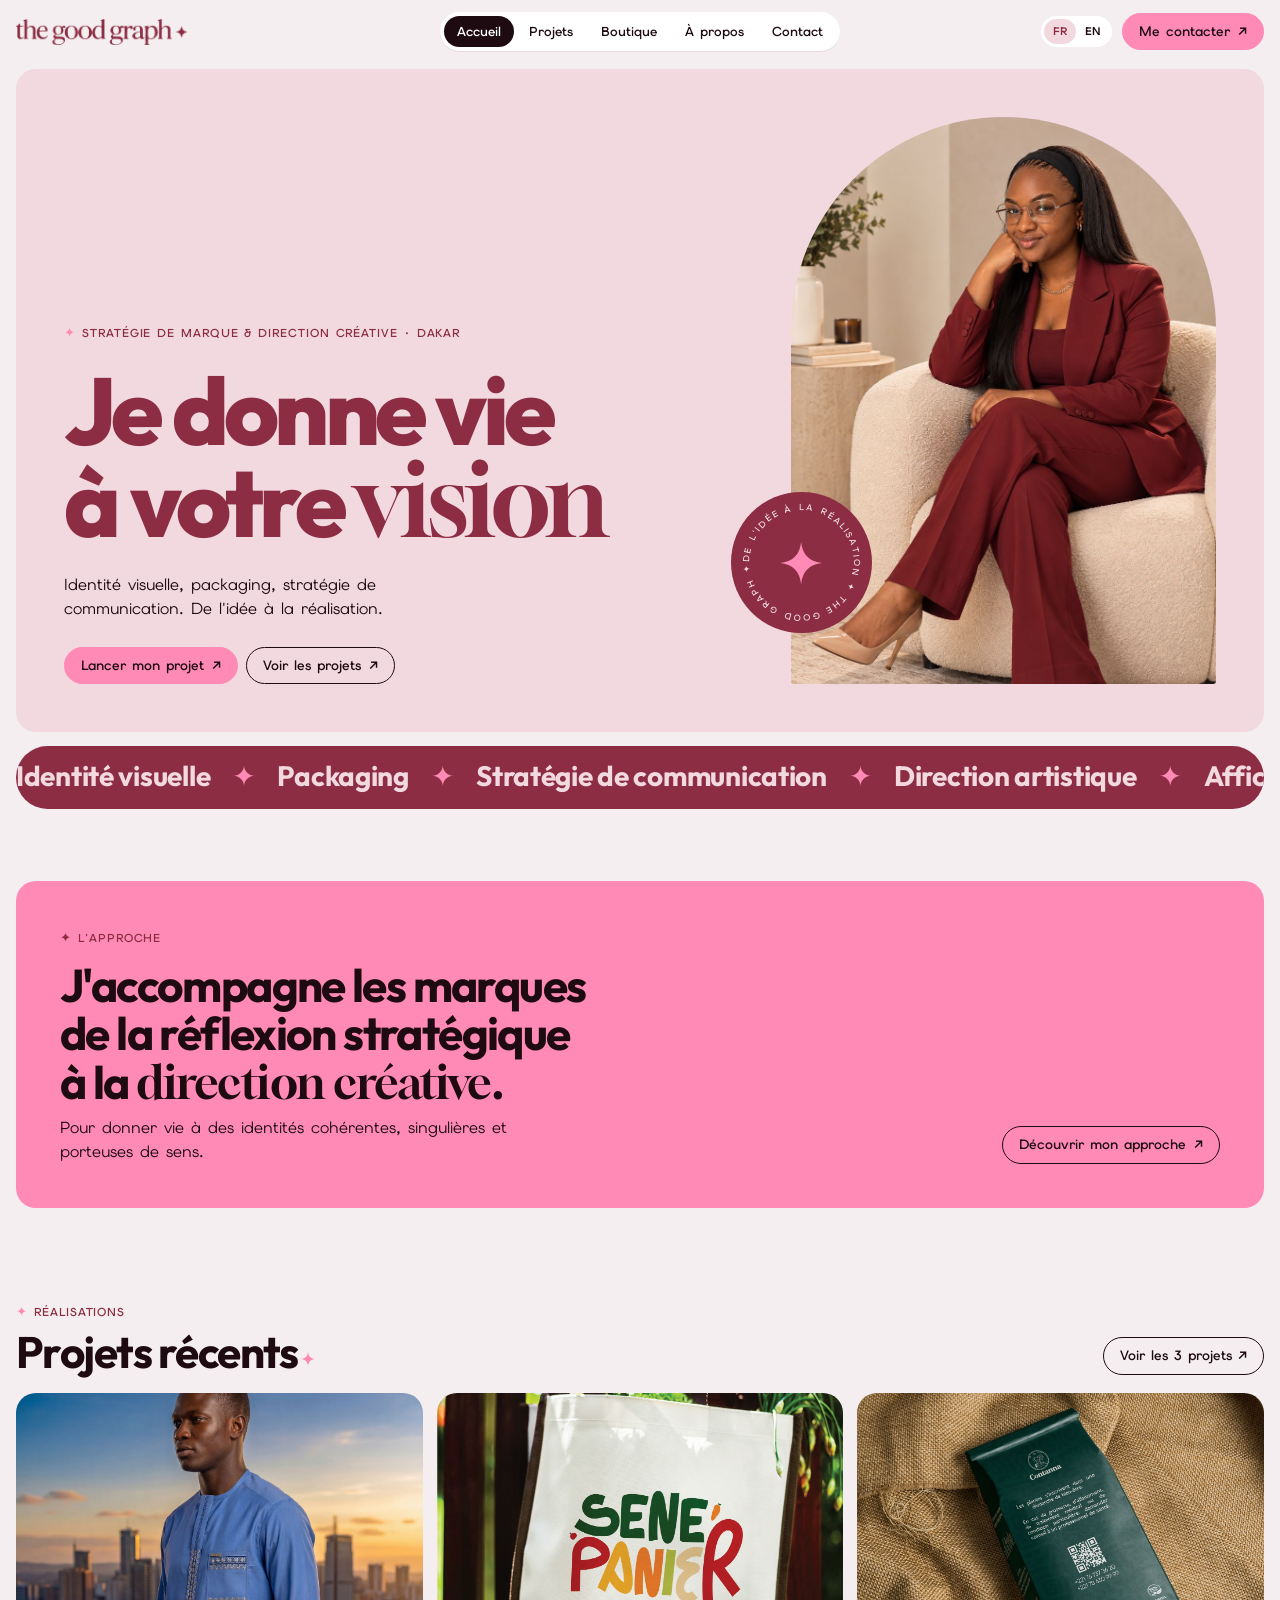
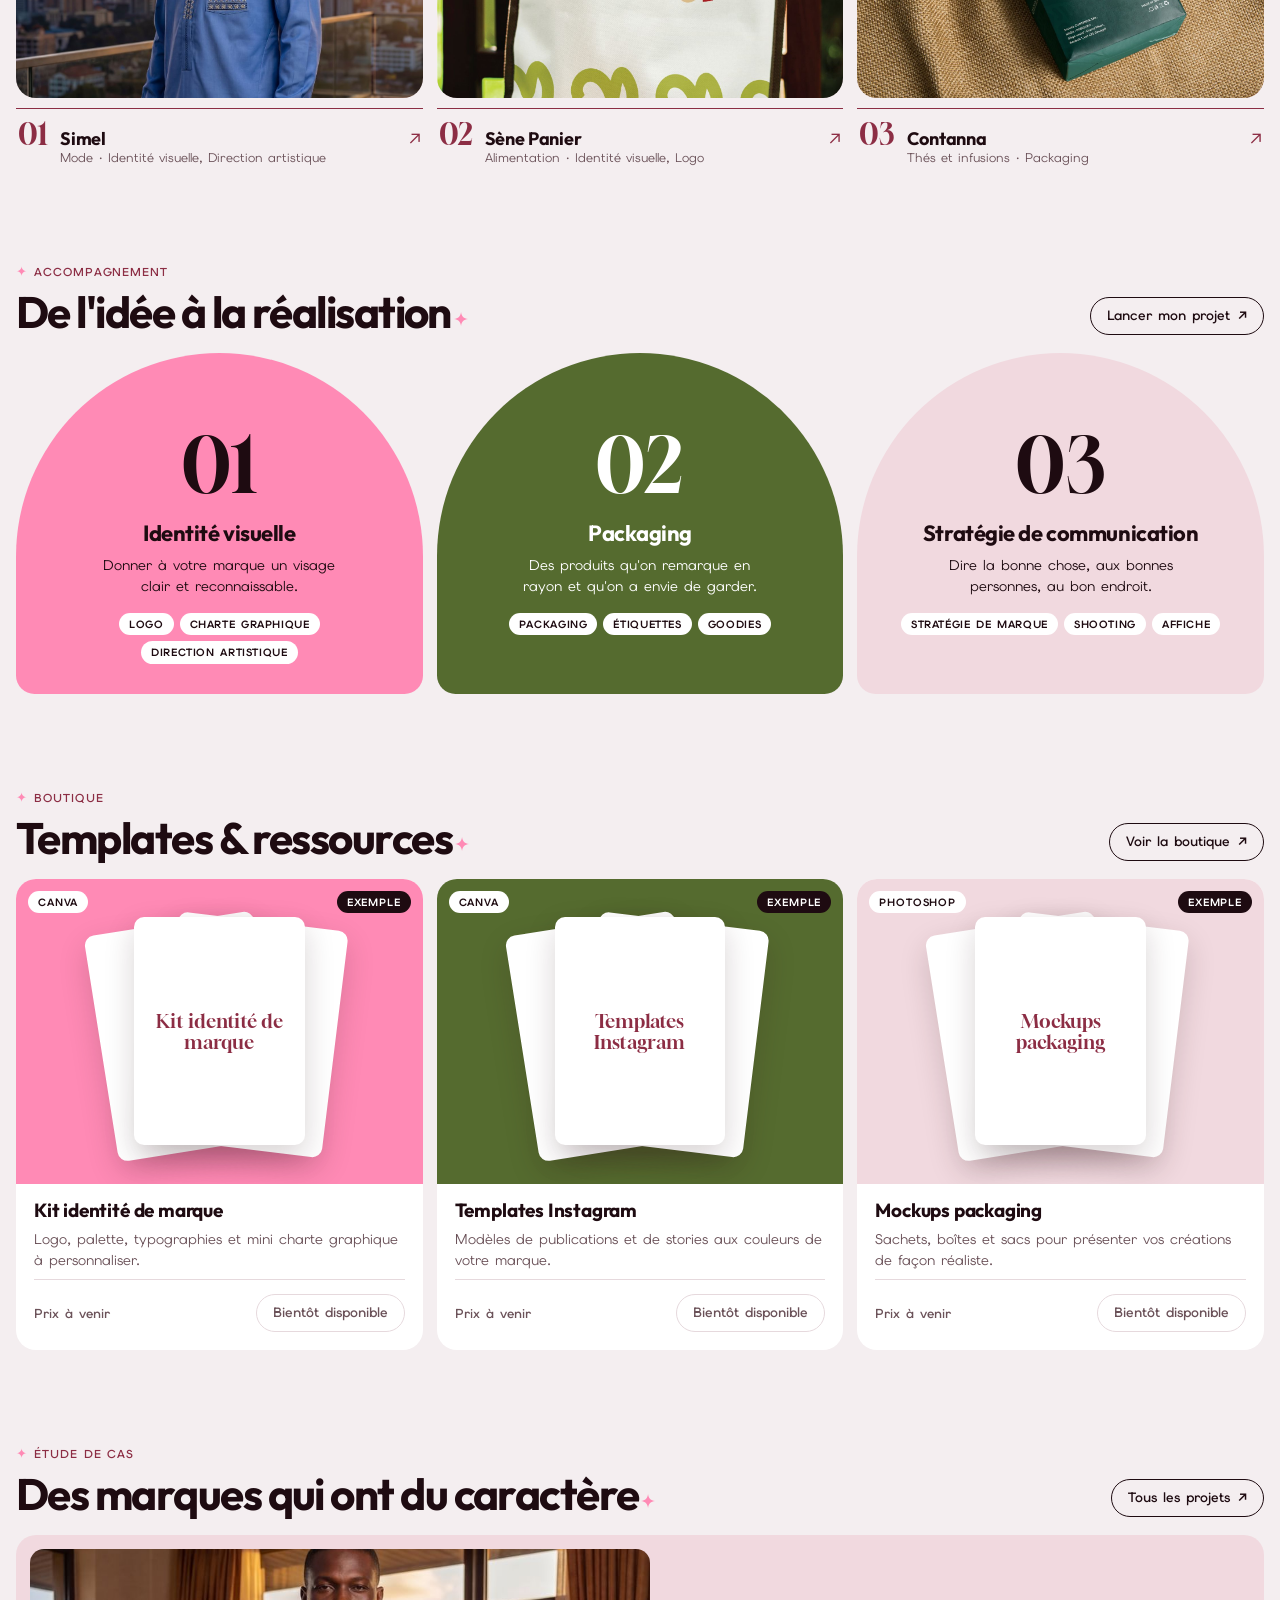
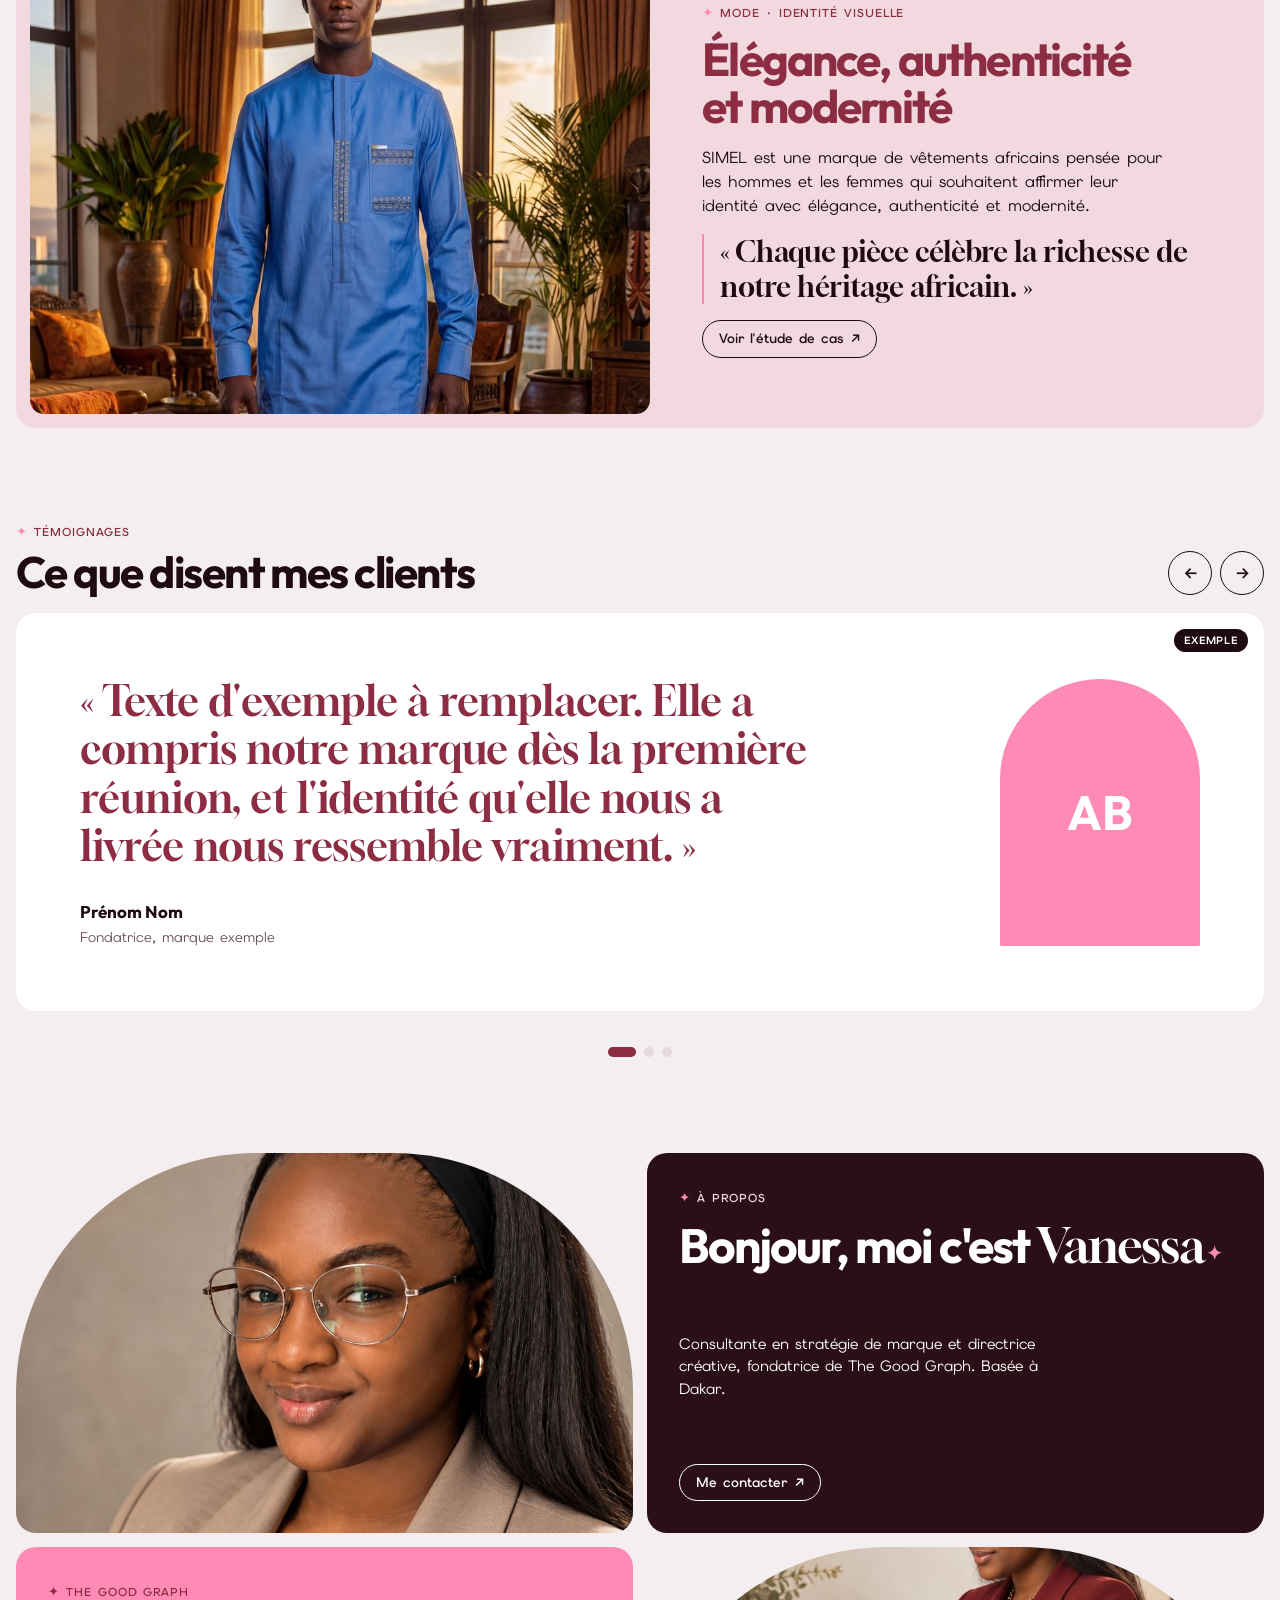
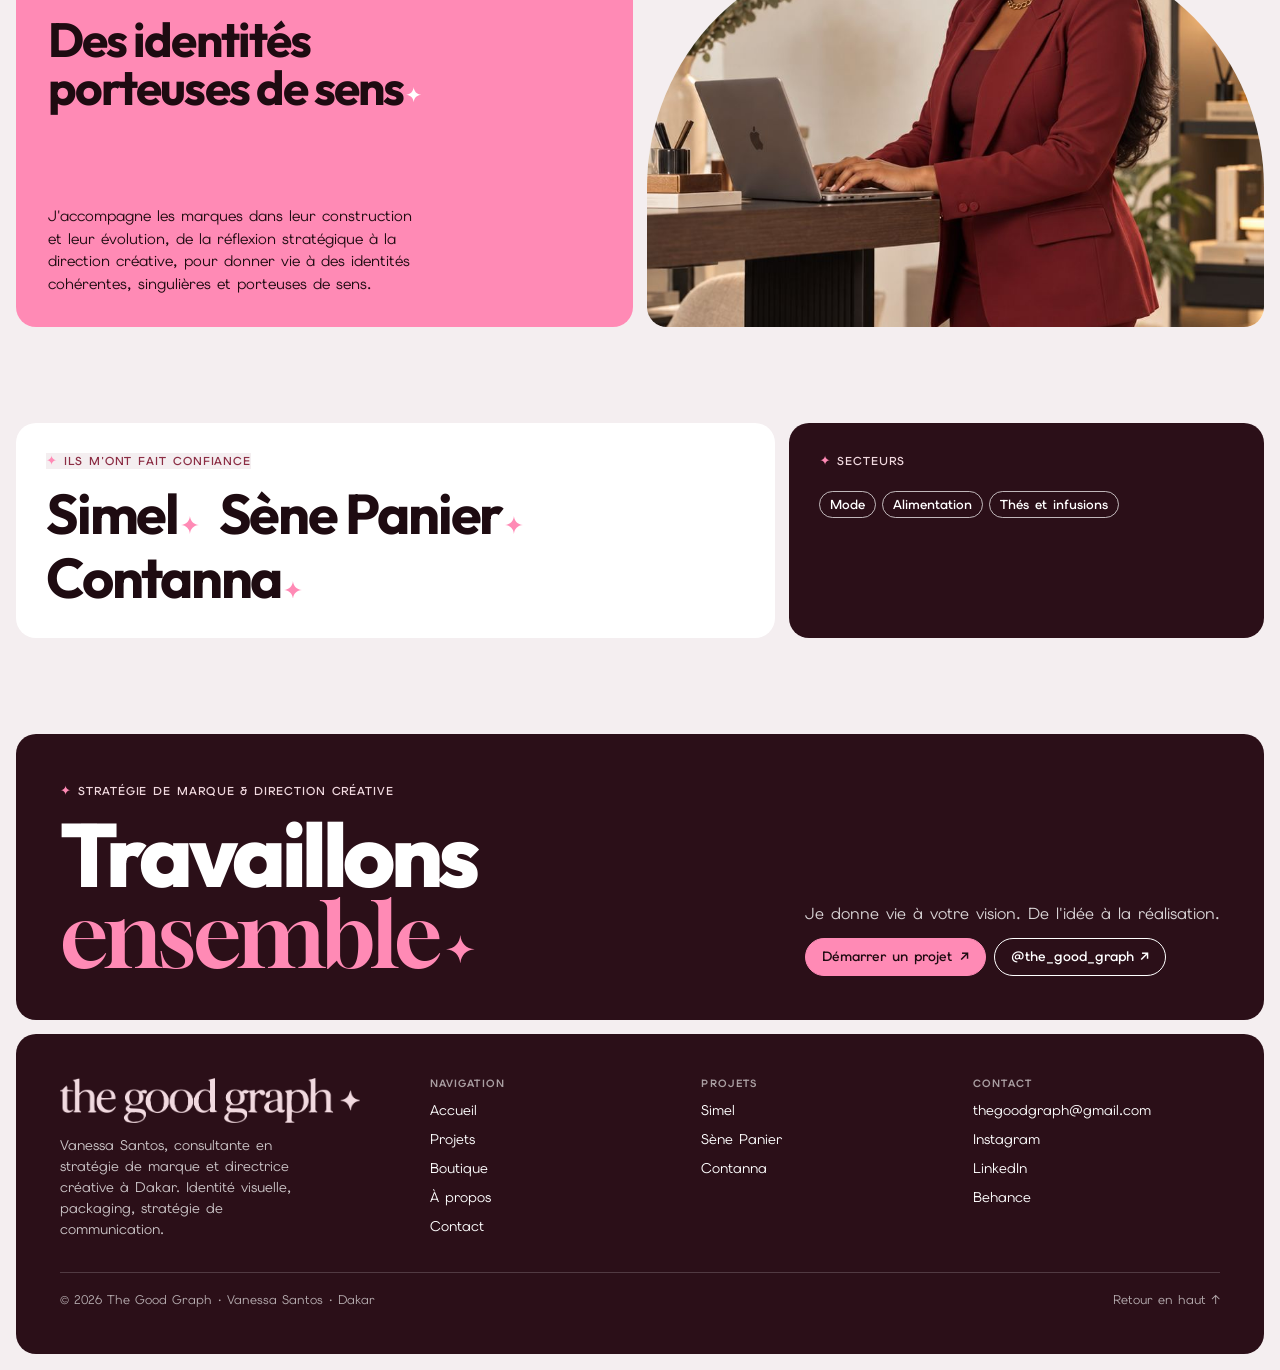
==== commit d693b08e: "Témoignages clients : carrousel avec faux textes (badge Exemple) Co-Authored-By: Claude Haiku 5.5 <n" ====
--- a/index.html
+++ b/index.html
@@ -168,6 +168,25 @@
 .case-feature .btn{justify-self:start}
 .case-feature .q{margin:0;padding-left:16px;border-left:2px solid var(--pink);font:400 clamp(20px,2.2vw,28px)/1.25 var(--serif);color:var(--ink)}
 
+/* ---------- témoignages : carrousel ---------- */
+.car{overflow:hidden;border-radius:var(--r);touch-action:pan-y;user-select:none}
+.car-track{display:flex;transition:transform .7s var(--ease);will-change:transform}
+.quote{position:relative;margin:0;flex:0 0 100%;min-width:0;background:var(--card);border-radius:var(--r);padding:clamp(28px,5vw,64px);display:grid;grid-template-columns:minmax(0,1fr) auto;gap:clamp(24px,4vw,56px);align-items:center}
+.quote blockquote{margin:0;font:400 clamp(24px,3.2vw,42px)/1.18 var(--serif);color:var(--wine);text-wrap:balance}
+.quote cite{font-style:normal;display:grid;gap:4px;margin-top:clamp(20px,3vw,32px)}
+.quote cite b{font:700 17px/1.2 var(--display)}
+.quote cite small{font-size:14px;color:var(--ink-soft)}
+.quote .avatar{width:clamp(120px,16vw,200px);aspect-ratio:3/4;border-radius:999px 999px 14px 14px;display:grid;place-items:center;color:var(--card);font:700 clamp(32px,4vw,48px)/1 var(--display);overflow:hidden}
+.quote .avatar img{width:100%;height:100%;object-fit:cover}
+.quote .ex{position:absolute;top:16px;right:16px;background:var(--ink);color:var(--card);border-radius:999px;padding:6px 10px;font:700 10.5px/1 var(--body);letter-spacing:.08em;text-transform:uppercase}
+@media (max-width:640px){.quote{grid-template-columns:minmax(0,1fr);padding-top:56px}.quote .avatar{width:96px;order:-1}}
+.car-ctrl{display:flex;gap:8px}
+.car-ctrl button{width:44px;height:44px;border-radius:999px;border:1.5px solid var(--ink);background:transparent;color:var(--ink);font:600 16px/1 var(--body);transition:background .2s,color .2s}
+.car-ctrl button:hover{background:var(--ink);color:var(--card)}
+.car-dots{display:flex;gap:8px;justify-content:center;margin-top:18px}
+.car-dots button{width:10px;height:10px;border-radius:999px;border:0;padding:0;background:var(--line);transition:width .35s var(--ease),background .25s}
+.car-dots button[aria-current="true"]{width:28px;background:var(--wine)}
+
 /* ---------- à propos ---------- */
 .bento{display:grid;grid-template-columns:repeat(2,minmax(0,1fr));gap:var(--gap)}
 @media (max-width:720px){.bento{grid-template-columns:1fr}}
@@ -263,7 +282,7 @@
 .how b{font:400 36px/1 var(--serif);color:var(--pink)}
 .how h3{font:700 17px/1.2 var(--display);margin:4px 0 0}
 .how p{margin:0;font-size:14px;color:var(--ink-soft)}
-.empty{grid-column:1 / -1;background:var(--card);border-radius:var(--r);padding:28px;text-align:center;color:var(--ink-soft);margin:0}
+p.empty,.shop-grid .empty{grid-column:1 / -1;background:var(--card);border-radius:var(--r);padding:28px;text-align:center;color:var(--ink-soft);margin:0}
 
 /* ---------- page contact ---------- */
 .contact-page{display:grid;grid-template-columns:minmax(0,.9fr) minmax(0,1.3fr);gap:var(--gap);margin-top:6px;align-items:start}
@@ -273,9 +292,9 @@
 .intro .who{display:flex;align-items:center;gap:10px;font-size:12px}
 .intro .who img{width:38px;height:38px;border-radius:50%;object-fit:cover;object-position:50% 20%}
 .intro .who b{display:block;font-size:14px}
-.sentence{font:700 clamp(24px,2.8vw,34px)/1.18 var(--display);letter-spacing:-.025em;margin:0}
-.sentence .slot{color:var(--pink);transition:color .25s}
-.sentence .slot.empty{color:color-mix(in srgb,var(--pink) 50%,var(--dark))}
+.sentence{font:700 clamp(22px,2.6vw,32px)/1.3 var(--display);letter-spacing:-.02em;margin:0}
+.sentence .slot{color:var(--pink);background:none!important;padding:0!important;margin:0!important;border-radius:0!important;display:inline!important;transition:color .25s}
+.sentence .slot.empty{color:color-mix(in srgb,var(--pink) 60%,var(--dark));border-bottom:1.5px dashed color-mix(in srgb,var(--pink) 40%,var(--dark))}
 .intro .small{display:grid;gap:10px;font-size:13px;color:color-mix(in srgb,var(--card) 75%,transparent);border-top:1px solid color-mix(in srgb,var(--card) 18%,transparent);padding-top:14px}
 .intro .small a{text-decoration:none;overflow-wrap:anywhere}
 .form{padding:clamp(20px,3vw,34px);display:grid;gap:20px}
@@ -303,6 +322,7 @@
 .msg{margin:0;padding:12px 14px;border-radius:12px;font-size:14px}
 .msg.ok{background:color-mix(in srgb,var(--green) 16%,var(--card));color:#2E3A18}
 .msg.err{background:var(--blush);color:var(--wine)}
+.input-err{border-color:var(--wine)!important;box-shadow:0 0 0 2px var(--blush)!important}
 .hp{position:absolute;left:-9999px}
 
 /* ---------- fiche projet plein écran ---------- */
@@ -482,6 +502,17 @@
           <span class="btn ink"><span data-en="Read the case study">Voir l'étude de cas</span> ↗</span>
         </div>
       </a>
+    </section>
+
+    <section class="sec" id="temoignages" aria-labelledby="temo-title">
+      <div class="sec-head">
+        <div class="stack"><span class="pill" data-en="Testimonials">Témoignages</span><h2 class="h2" id="temo-title"><span data-en="What clients say">Ce que disent mes clients</span></h2></div>
+        <div class="car-ctrl"><button type="button" id="t-prev">←</button><button type="button" id="t-next">→</button></div>
+      </div>
+      <div class="car" id="car" aria-roledescription="carrousel">
+        <div class="car-track" id="car-track"></div>
+      </div>
+      <div class="car-dots" id="car-dots"></div>
     </section>
 
     <section class="sec" id="apropos" aria-labelledby="about-title">
@@ -723,17 +754,19 @@
         s:["Bonjour Vanessa, moi c'est ",", de ",". Je cherche ",", à lancer ","."],
         ph:{prenom:"votre prénom",marque:"votre marque",besoin:"ce dont j'ai besoin",delai:"quand je veux"},
         sending:"Envoi…",sent:"Merci, votre demande est bien partie. Je vous réponds très vite.",
-        offline:"L'envoi n'est pas possible depuis cet aperçu. Écrivez-moi à thegoodgraph@gmail.com.",
-        failed:"L'envoi n'a pas abouti. Réessayez, ou écrivez-moi à thegoodgraph@gmail.com.",
-        missing:"Il manque votre prénom, votre e-mail ou votre accord en bas du formulaire."},
+        sentMail:"Merci ! Votre demande a été préparée dans votre messagerie pour l'envoyer à thegoodgraph@gmail.com.",
+        openMail:"Ouvrir mon application e-mail pour confirmer l'envoi",
+        failed:"L'envoi n'a pas abouti. Écrivez-moi directement à thegoodgraph@gmail.com.",
+        missing:"Veuillez renseigner votre prénom, votre e-mail et cocher la case d'accord ci-dessous."},
     en:{example:"Example",soon:"Price coming soon",buy:"Buy",unavailable:"Coming soon",noProduct:"No product in this category yet.",
         project:"Project",disciplines:"Disciplines",sector:"Sector",studio:"Studio",all:"All",seeAll:n => "See all " + n + " projects",enlarge:"Enlarge image ",
         s:["Hi Vanessa, I'm ",", from ",". I'm looking for ",", to launch ","."],
         ph:{prenom:"your name",marque:"your brand",besoin:"what I need",delai:"whenever suits me"},
         sending:"Sending…",sent:"Thank you, your request has been sent. I'll get back to you soon.",
-        offline:"Sending isn't possible from this preview. Email me at thegoodgraph@gmail.com.",
-        failed:"Your request didn't go through. Try again, or email me at thegoodgraph@gmail.com.",
-        missing:"Your first name, email or consent at the bottom of the form is missing."}
+        sentMail:"Thank you! Your request is ready in your email app to be sent to thegoodgraph@gmail.com.",
+        openMail:"Open my email app to send",
+        failed:"Could not send. Please email me directly at thegoodgraph@gmail.com.",
+        missing:"Please provide your first name, your email and check the consent box below."}
   };
   let lang = "fr";
   try { if (localStorage.getItem("tgg-lang") === "en") lang = "en"; } catch(e){}
@@ -781,6 +814,82 @@
     const fp = document.getElementById("foot-projects"); fp.textContent = "";
     PROJECTS.forEach(p => { const li = el("li"), a = el("a",null,p.title); a.href = "#" + p.id; li.appendChild(a); fp.appendChild(li); });
   }
+
+  /* Témoignages clients.
+     Les textes ci-dessous sont des EXEMPLES (placeholder:true) : badge « Exemple » affiché.
+     Pour publier un vrai témoignage : mettre placeholder:false, remplacer texte, nom, poste,
+     et ajouter photo:"fichier.jpg" dans img/ (sinon les initiales s'affichent sur la couleur). */
+  const TESTIMONIALS = [
+    { placeholder:true, initials:"AB", color:"#FF8AB5", photo:"",
+      quote:{fr:"Texte d'exemple à remplacer. Elle a compris notre marque dès la première réunion, et l'identité qu'elle nous a livrée nous ressemble vraiment.",
+             en:"Placeholder text to replace. She understood our brand from the first meeting, and the identity she delivered really feels like us."},
+      name:"Prénom Nom", role:{fr:"Fondatrice, marque exemple",en:"Founder, example brand"} },
+    { placeholder:true, initials:"CD", color:"#556B2F", photo:"",
+      quote:{fr:"Deuxième exemple de texte. Le packaging a changé la façon dont nos clients nous voient en boutique, et les ventes ont suivi.",
+             en:"Second placeholder text. The packaging changed how our customers see us in store, and sales followed."},
+      name:"Prénom Nom", role:{fr:"Directeur, marque exemple",en:"Director, example brand"} },
+    { placeholder:true, initials:"EF", color:"#8C2D44", photo:"",
+      quote:{fr:"Troisième exemple. Un accompagnement clair, des délais tenus et une vraie écoute de nos besoins, du début à la fin du projet.",
+             en:"Third placeholder. Clear guidance, deadlines kept and real listening to our needs, from start to finish."},
+      name:"Prénom Nom", role:{fr:"Responsable communication, marque exemple",en:"Communication lead, example brand"} }
+  ];
+  let tIndex = 0, tTimer = null, tStartX = null;
+  const reduceMotion = matchMedia("(prefers-reduced-motion:reduce)").matches;
+
+  /* ---------- témoignages : carrousel ---------- */
+  function renderTesti(){
+    const track = document.getElementById("car-track"), dots = document.getElementById("car-dots");
+    track.textContent = ""; dots.textContent = "";
+    TESTIMONIALS.forEach((t, i) => {
+      const q = el("figure","quote");
+      q.setAttribute("role","group"); q.setAttribute("aria-roledescription", lang === "fr" ? "diapositive" : "slide");
+      q.setAttribute("aria-label", (i+1) + " / " + TESTIMONIALS.length);
+      if (t.placeholder) q.appendChild(el("span","ex", lang === "fr" ? "Exemple" : "Example"));
+      const txt = el("div"), bq = el("blockquote",null,"« " + t.quote[lang] + " »");
+      const cite = el("cite"); cite.append(el("b",null,t.name), el("small",null,t.role[lang]));
+      txt.append(bq, cite);
+      const av = el("div","avatar"); av.style.background = t.color;
+      if (t.photo){ const im = el("img"); im.src = "img/" + t.photo; im.alt = t.name; av.appendChild(im); }
+      else av.textContent = t.initials;
+      q.append(txt, av); track.appendChild(q);
+      const d = el("button"); d.type = "button";
+      d.setAttribute("aria-label", (lang === "fr" ? "Témoignage " : "Testimonial ") + (i+1));
+      d.addEventListener("click", () => goTesti(i));
+      dots.appendChild(d);
+    });
+    document.getElementById("t-prev").setAttribute("aria-label", lang === "fr" ? "Témoignage précédent" : "Previous testimonial");
+    document.getElementById("t-next").setAttribute("aria-label", lang === "fr" ? "Témoignage suivant" : "Next testimonial");
+    goTesti(Math.min(tIndex, TESTIMONIALS.length - 1), false);
+    tAuto();
+  }
+  function goTesti(i, animate = true){
+    const n = TESTIMONIALS.length, track = document.getElementById("car-track");
+    tIndex = (i + n) % n;
+    if (!animate) track.style.transition = "none";
+    track.style.transform = "translateX(-" + (tIndex * 100) + "%)";
+    if (!animate){ void track.offsetWidth; track.style.transition = ""; }
+    [...document.getElementById("car-dots").children].forEach((d, k) => {
+      if (k === tIndex) d.setAttribute("aria-current","true"); else d.removeAttribute("aria-current");
+    });
+    [...track.children].forEach((q, k) => q.setAttribute("aria-hidden", String(k !== tIndex)));
+  }
+  function tAuto(){
+    clearInterval(tTimer);
+    if (!reduceMotion) tTimer = setInterval(() => goTesti(tIndex + 1), 6000);
+  }
+  document.getElementById("t-prev").addEventListener("click", () => goTesti(tIndex - 1));
+  document.getElementById("t-next").addEventListener("click", () => goTesti(tIndex + 1));
+  const car = document.getElementById("car");
+  car.addEventListener("mouseenter", () => clearInterval(tTimer));
+  car.addEventListener("mouseleave", tAuto);
+  car.addEventListener("focusin", () => clearInterval(tTimer));
+  car.addEventListener("focusout", tAuto);
+  car.addEventListener("pointerdown", e => { tStartX = e.clientX; });
+  car.addEventListener("pointerup", e => {
+    if (tStartX === null) return;
+    const dx = e.clientX - tStartX; tStartX = null;
+    if (Math.abs(dx) > 40) goTesti(tIndex + (dx < 0 ? 1 : -1));
+  });
 
   /* ---------- boutique ---------- */
   function productCard(pr){
@@ -916,14 +1025,14 @@
 
   /* ---------- formulaire de contact ---------- */
   const form = document.getElementById("form"), msg = document.getElementById("form-msg");
-  const chipText = input => input.nextElementSibling.textContent.toLowerCase();
+  const chipText = input => (input && input.nextElementSibling) ? input.nextElementSibling.textContent.trim().toLowerCase() : "";
   function sentence(){
     const s = T[lang].s, ph = T[lang].ph;
     const delai = form.querySelector('input[name="delai"]:checked');
     const parts = [
       ["prenom", form.prenom.value.trim()],
       ["marque", form.marque.value.trim()],
-      ["besoin", [...form.querySelectorAll('input[name="besoin"]:checked')].map(chipText).join(", ")],
+      ["besoin", [...form.querySelectorAll('input[name="besoin"]:checked')].map(chipText).filter(Boolean).join(", ")],
       ["delai", delai ? chipText(delai) : ""]
     ];
     const out = document.getElementById("sentence"); out.textContent = "";
@@ -935,18 +1044,77 @@
   }
   form.addEventListener("input", sentence);
   form.addEventListener("change", sentence);
+
+  form.querySelectorAll("input, textarea").forEach(el => {
+    el.addEventListener("input", () => el.classList.remove("input-err"));
+    el.addEventListener("change", () => el.classList.remove("input-err"));
+  });
+
   form.addEventListener("submit", async e => {
     e.preventDefault();
-    const show = (t, ok) => { msg.textContent = t; msg.className = "msg " + (ok ? "ok" : "err"); msg.hidden = false; };
-    if (!form.checkValidity()){ show(T[lang].missing, false); return; }
+    const show = (html, ok) => {
+      msg.innerHTML = html;
+      msg.className = "msg " + (ok ? "ok" : "err");
+      msg.hidden = false;
+    };
+
+    // Validation ciblée avec mise en évidence visuelle des erreurs
+    let hasErr = false;
+    const prenomVal = form.prenom.value.trim();
+    const emailVal = form.email.value.trim();
+    const consent = document.getElementById("consent");
+
+    if (!prenomVal){ form.prenom.classList.add("input-err"); hasErr = true; }
+    if (!emailVal || !form.email.checkValidity()){ form.email.classList.add("input-err"); hasErr = true; }
+    if (consent && !consent.checked){ consent.classList.add("input-err"); hasErr = true; }
+
+    if (hasErr){
+      show(T[lang].missing, false);
+      return;
+    }
+
     const btn = document.getElementById("send"), label = btn.innerHTML;
     btn.disabled = true; btn.textContent = T[lang].sending;
-    try {
-      const body = new URLSearchParams(new FormData(form)).toString();
-      const r = await fetch("/", {method:"POST", headers:{"Content-Type":"application/x-www-form-urlencoded"}, body});
-      if (r.ok){ form.reset(); sentence(); show(T[lang].sent, true); }
-      else show(r.status === 404 || r.status === 405 ? T[lang].offline : T[lang].failed, false);
-    } catch(err){ show(T[lang].offline, false); }
+
+    const marqueVal = form.marque.value.trim();
+    const messageVal = form.message.value.trim();
+    const delaiChecked = form.querySelector('input[name="delai"]:checked');
+    const delaiVal = delaiChecked ? chipText(delaiChecked) : "";
+    const besoinsVal = [...form.querySelectorAll('input[name="besoin"]:checked')].map(chipText).filter(Boolean).join(", ");
+    const recap = document.getElementById("sentence").textContent;
+
+    const mailSubject = encodeURIComponent(`Demande de projet — ${prenomVal}${marqueVal ? ' (' + marqueVal + ')' : ''}`);
+    const mailBody = encodeURIComponent(
+      `Bonjour Vanessa,\n\n${recap}\n\n` +
+      `Prénom : ${prenomVal}\n` +
+      `Marque : ${marqueVal || 'Non renseigné'}\n` +
+      `Email : ${emailVal}\n` +
+      `Besoins : ${besoinsVal || 'Non spécifié'}\n` +
+      `Délai : ${delaiVal || 'Non spécifié'}\n\n` +
+      (messageVal ? `Message complémentaire :\n${messageVal}\n` : '')
+    );
+    const mailtoUrl = `mailto:thegoodgraph@gmail.com?subject=${mailSubject}&body=${mailBody}`;
+
+    const isStatic = window.location.hostname.endsWith("github.io") || window.location.hostname.endsWith("vercel.app") || window.location.hostname.endsWith("thegoodgraph.design") || window.location.protocol === "file:";
+
+    if (!isStatic){
+      try {
+        const body = new URLSearchParams(new FormData(form)).toString();
+        const r = await fetch(window.location.pathname || "/", {method:"POST", headers:{"Content-Type":"application/x-www-form-urlencoded"}, body});
+        if (r.ok){
+          form.reset(); sentence(); show(T[lang].sent, true);
+          btn.disabled = false; btn.innerHTML = label;
+          return;
+        }
+      } catch(err){}
+    }
+
+    // Hébergement statique (Vercel) : on ouvre la messagerie sans vider le formulaire,
+    // pour que rien ne soit perdu si l'application email ne s'ouvre pas.
+    window.location.href = mailtoUrl;
+    show(`${T[lang].sentMail}<br><a id="mail-open" href="${mailtoUrl}" style="display:inline-block;margin-top:8px;font-weight:700;text-decoration:underline;color:inherit">${T[lang].openMail} ↗</a>`, true);
+    // Le formulaire ne se vide qu'après un clic sur le lien : le visiteur a bien lancé l'envoi.
+    document.getElementById("mail-open").addEventListener("click", () => { form.reset(); sentence(); });
     btn.disabled = false; btn.innerHTML = label;
   });
 
@@ -962,7 +1130,7 @@
       n.innerHTML = lang === "en" ? n.dataset.enHtml : n.dataset.frHtml;
     });
     document.querySelectorAll(".lang button").forEach(b => b.setAttribute("aria-pressed", String(b.dataset.lang === lang)));
-    renderCards(); renderShop(); sentence();
+    renderCards(); renderShop(); renderTesti(); sentence();
     if (current >= 0) fillCase(current);
   }
   document.querySelectorAll(".lang button").forEach(b => b.addEventListener("click", () => {
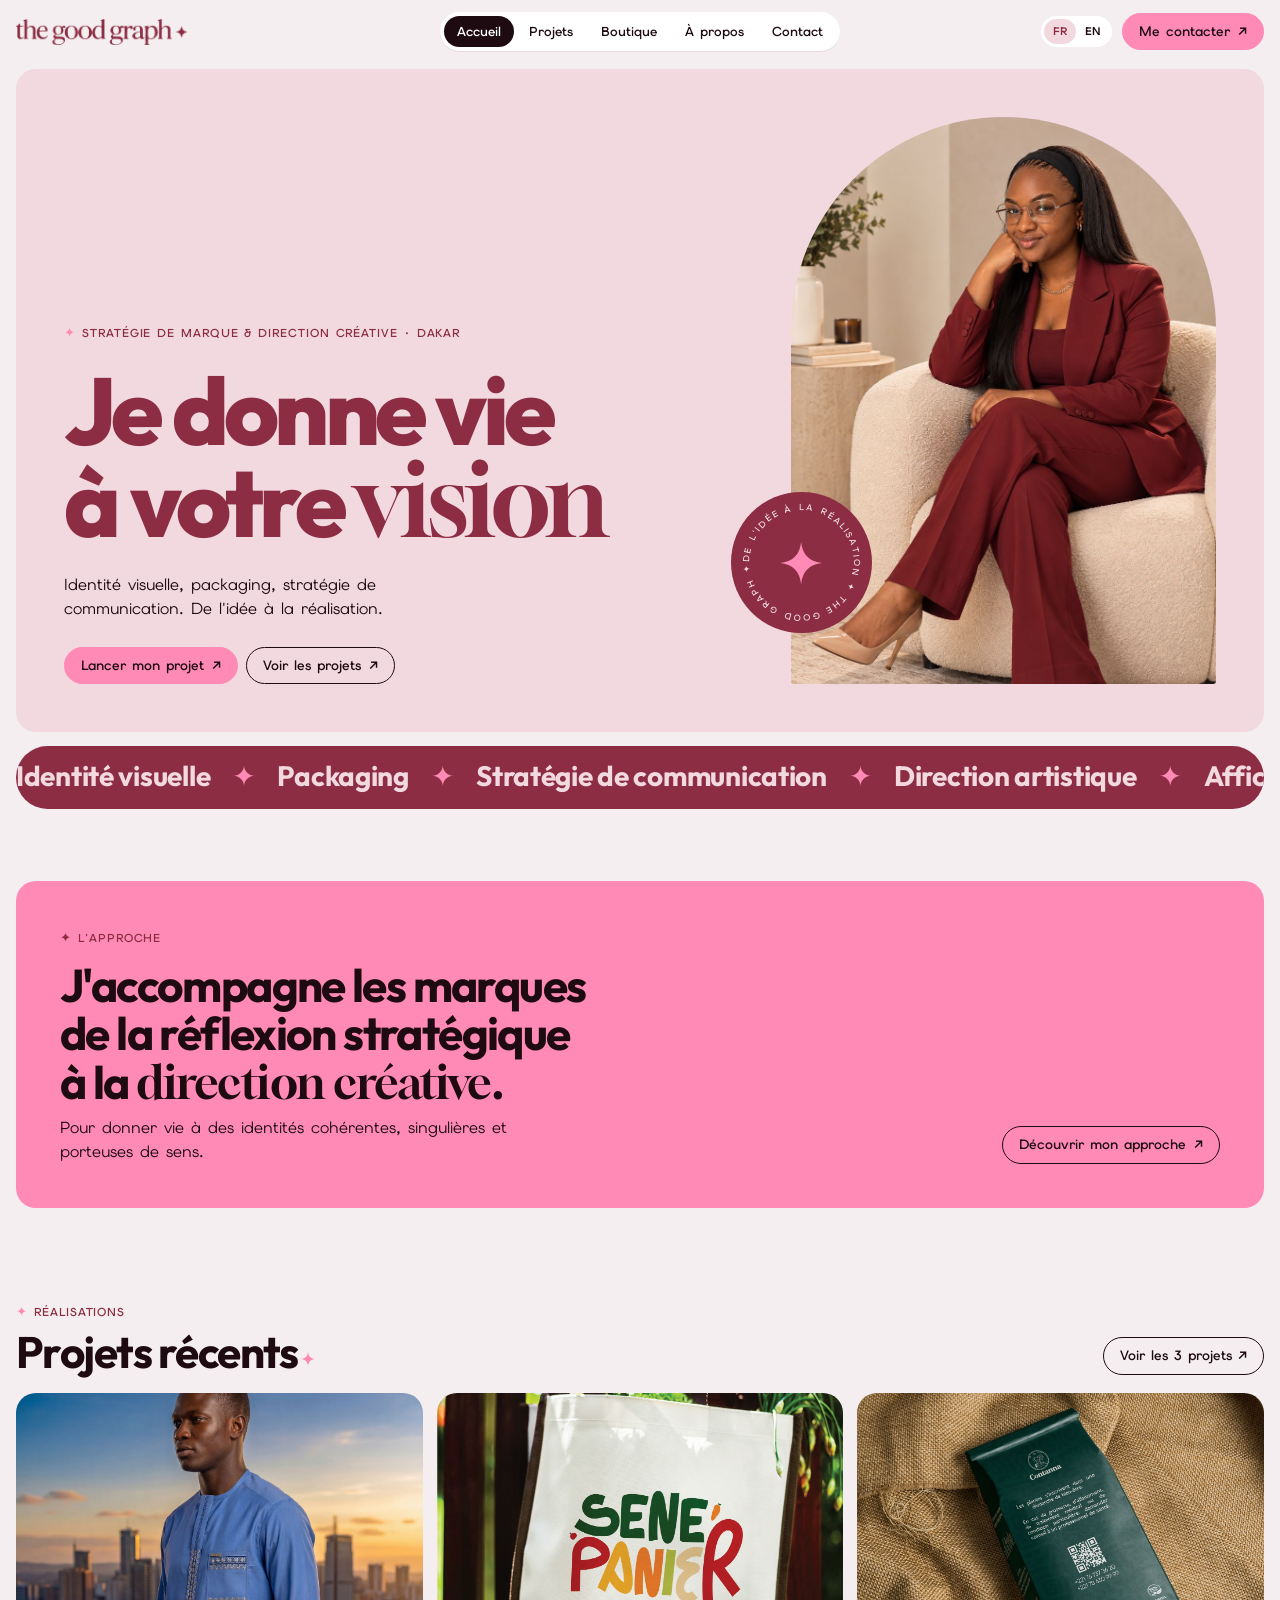
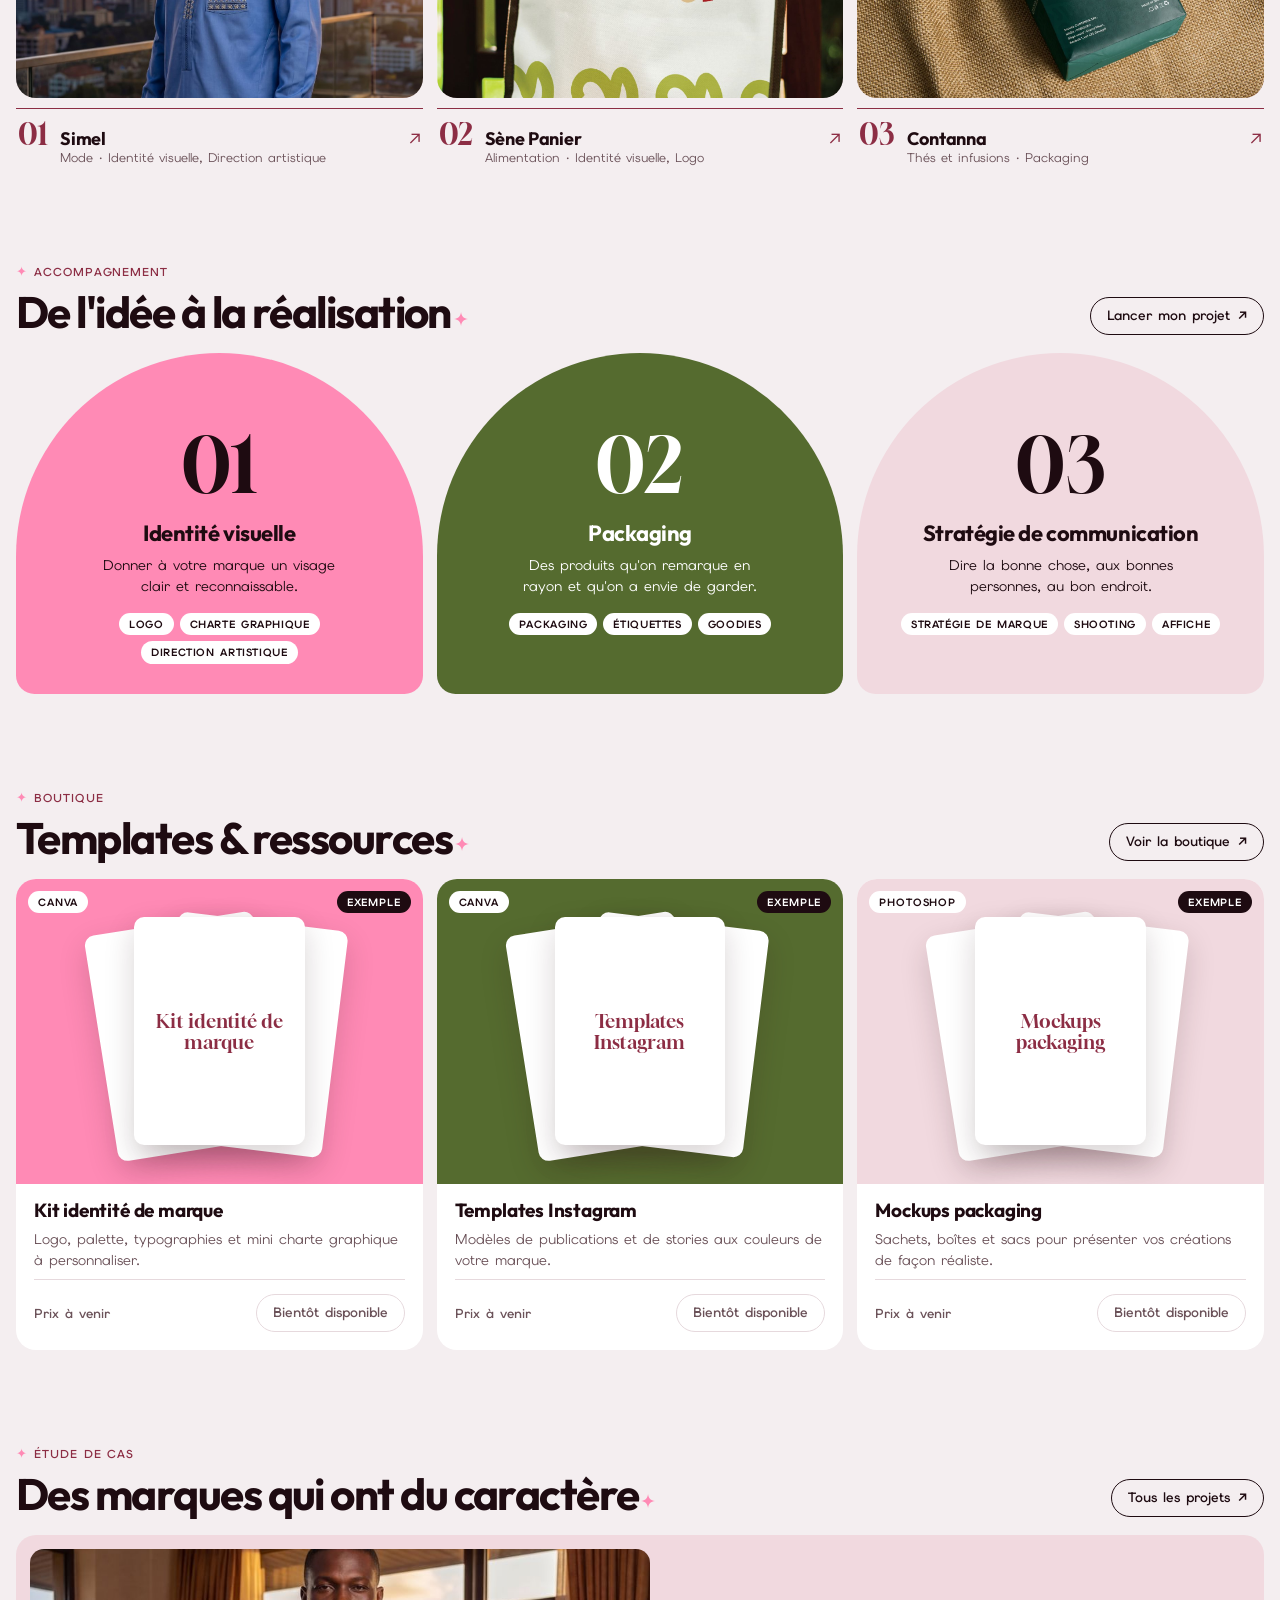
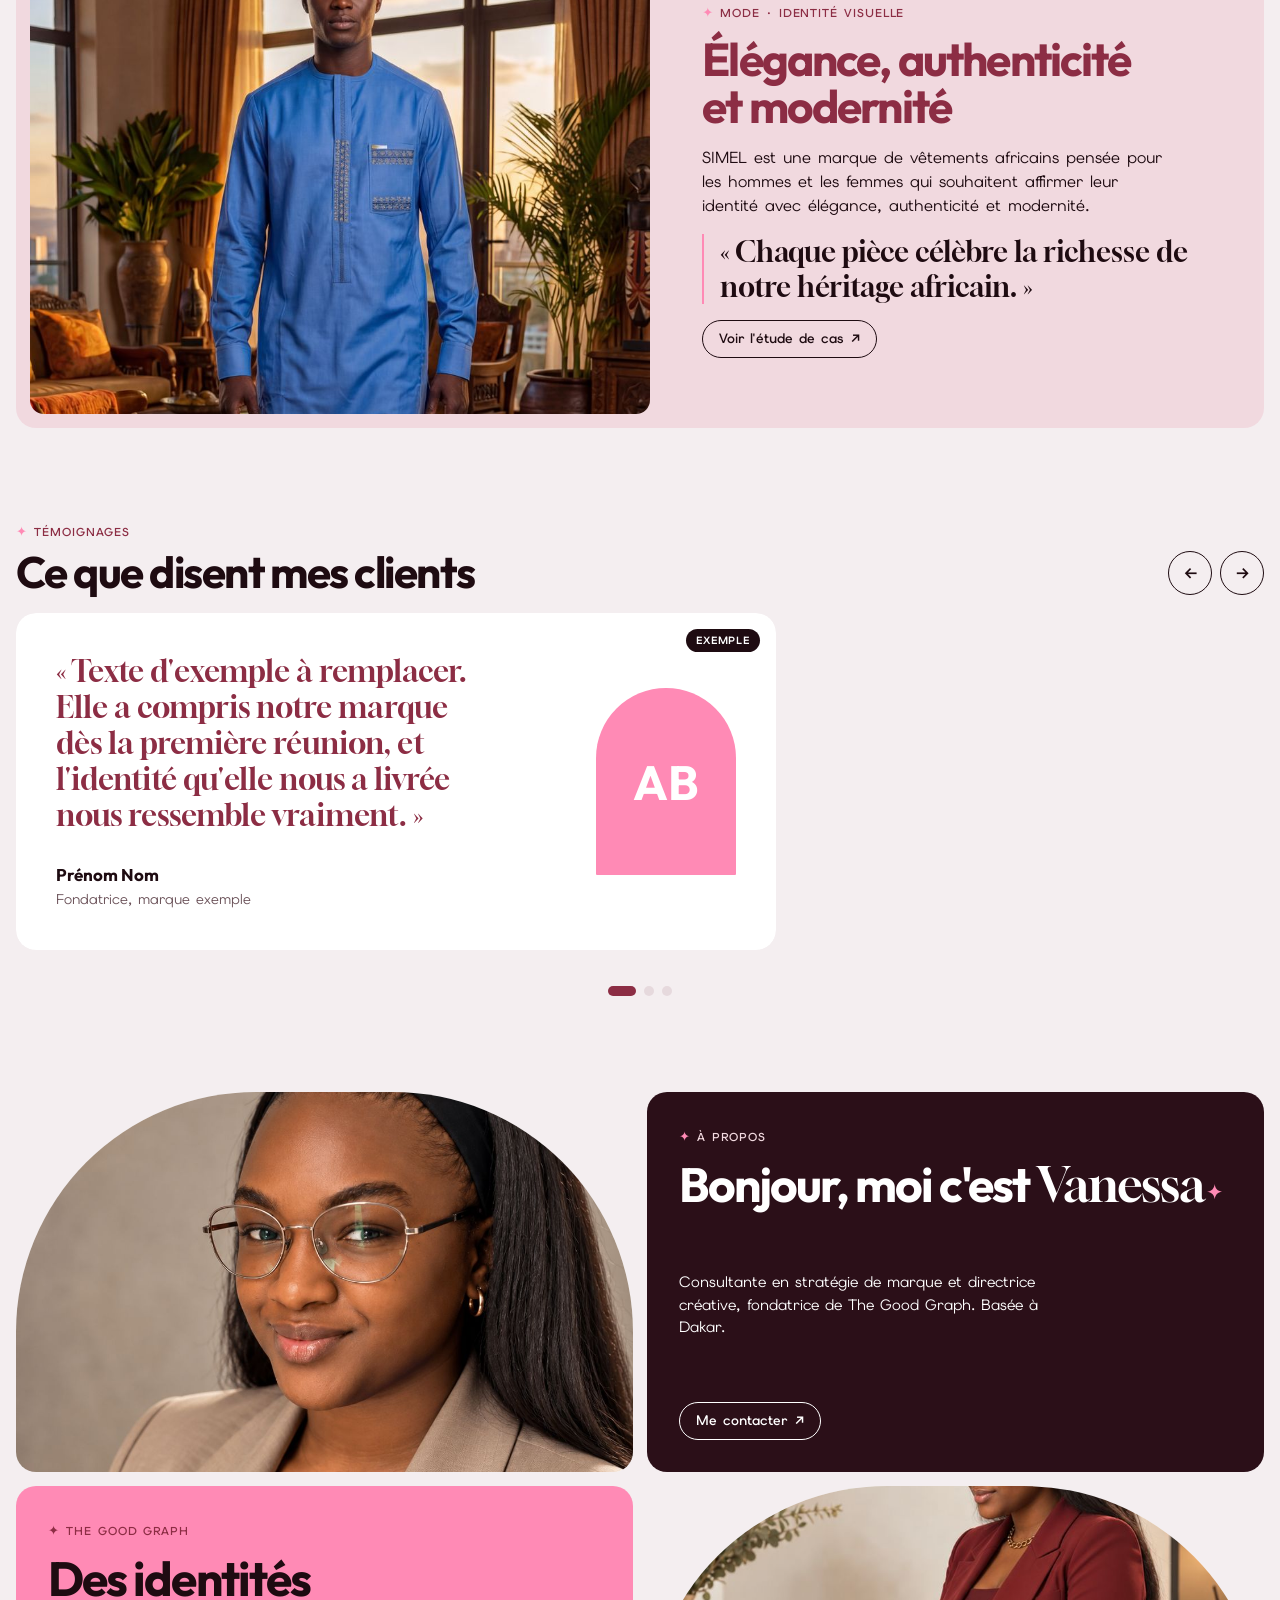
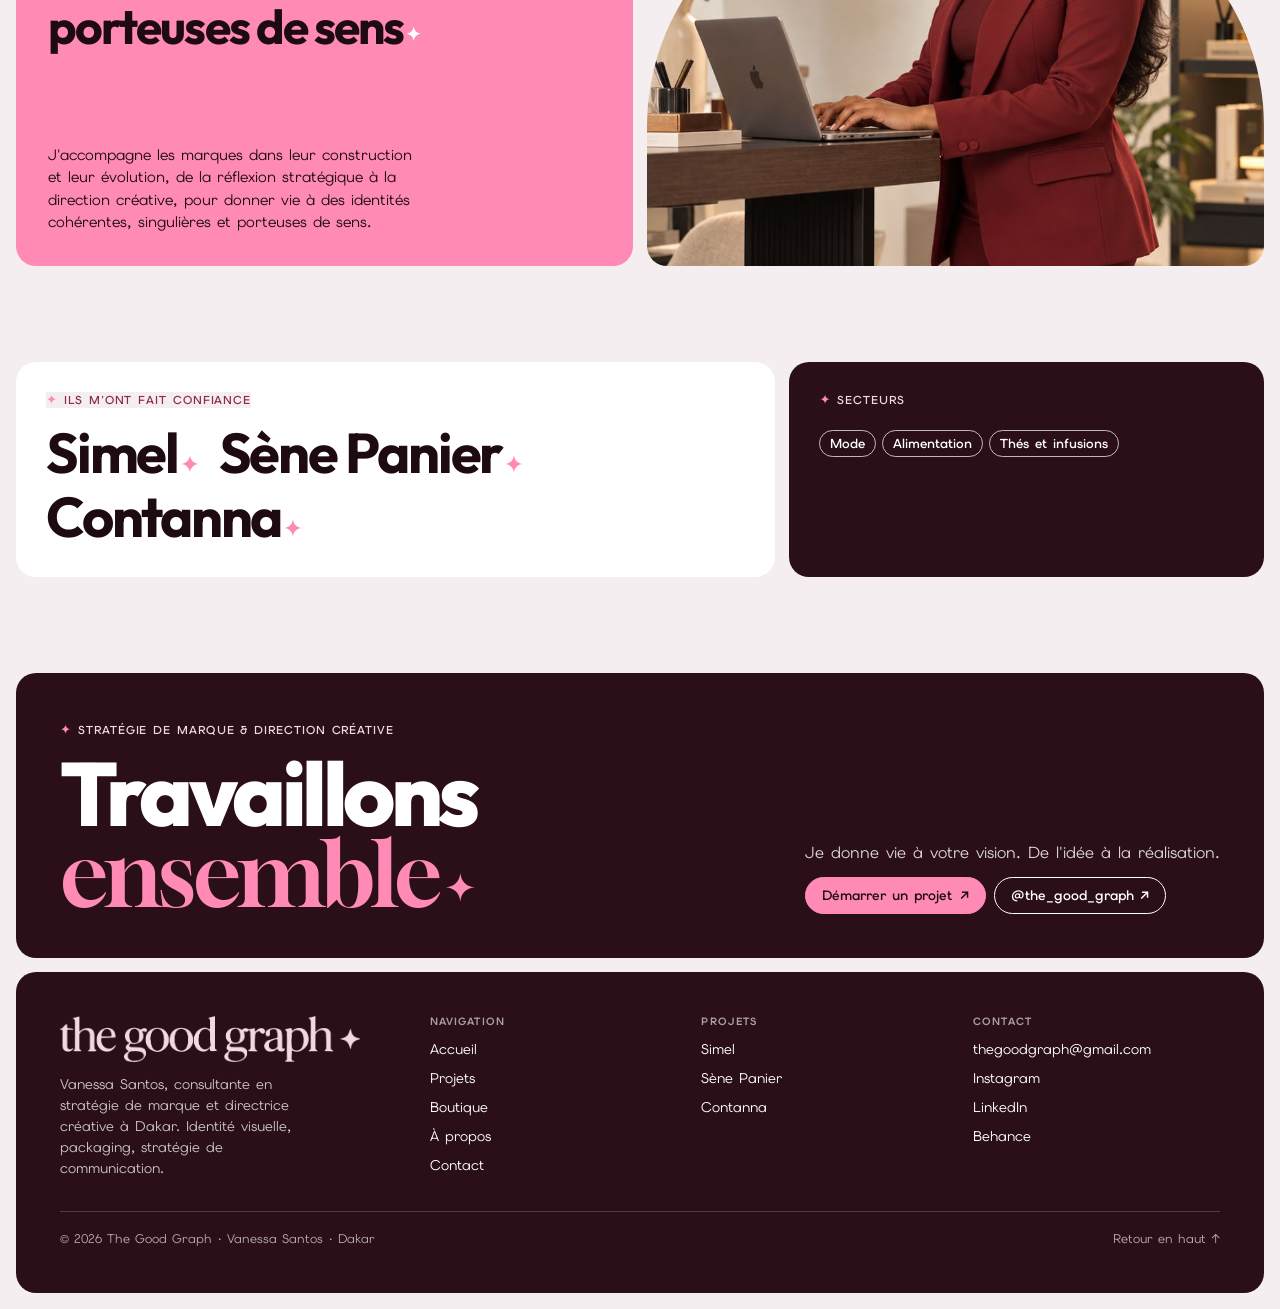
==== commit 465e5b39: "Témoignages : carte plus étroite sur ordinateur et plus compacte sur téléphone Co-Authored-By: Claud" ====
--- a/index.html
+++ b/index.html
@@ -169,17 +169,17 @@
 .case-feature .q{margin:0;padding-left:16px;border-left:2px solid var(--pink);font:400 clamp(20px,2.2vw,28px)/1.25 var(--serif);color:var(--ink)}
 
 /* ---------- témoignages : carrousel ---------- */
-.car{overflow:hidden;border-radius:var(--r);touch-action:pan-y;user-select:none}
+.car{overflow:hidden;border-radius:var(--r);touch-action:pan-y;user-select:none;max-width:760px;width:100%}
 .car-track{display:flex;transition:transform .7s var(--ease);will-change:transform}
-.quote{position:relative;margin:0;flex:0 0 100%;min-width:0;background:var(--card);border-radius:var(--r);padding:clamp(28px,5vw,64px);display:grid;grid-template-columns:minmax(0,1fr) auto;gap:clamp(24px,4vw,56px);align-items:center}
-.quote blockquote{margin:0;font:400 clamp(24px,3.2vw,42px)/1.18 var(--serif);color:var(--wine);text-wrap:balance}
+.quote{position:relative;margin:0;flex:0 0 100%;min-width:0;background:var(--card);border-radius:var(--r);padding:clamp(24px,3.4vw,40px);display:grid;grid-template-columns:minmax(0,1fr) auto;gap:clamp(20px,3vw,36px);align-items:center}
+.quote blockquote{margin:0;font:400 clamp(20px,2.4vw,30px)/1.2 var(--serif);color:var(--wine);text-wrap:balance}
 .quote cite{font-style:normal;display:grid;gap:4px;margin-top:clamp(20px,3vw,32px)}
 .quote cite b{font:700 17px/1.2 var(--display)}
 .quote cite small{font-size:14px;color:var(--ink-soft)}
-.quote .avatar{width:clamp(120px,16vw,200px);aspect-ratio:3/4;border-radius:999px 999px 14px 14px;display:grid;place-items:center;color:var(--card);font:700 clamp(32px,4vw,48px)/1 var(--display);overflow:hidden}
+.quote .avatar{width:clamp(96px,11vw,140px);aspect-ratio:3/4;border-radius:999px 999px 14px 14px;display:grid;place-items:center;color:var(--card);font:700 clamp(32px,4vw,48px)/1 var(--display);overflow:hidden}
 .quote .avatar img{width:100%;height:100%;object-fit:cover}
 .quote .ex{position:absolute;top:16px;right:16px;background:var(--ink);color:var(--card);border-radius:999px;padding:6px 10px;font:700 10.5px/1 var(--body);letter-spacing:.08em;text-transform:uppercase}
-@media (max-width:640px){.quote{grid-template-columns:minmax(0,1fr);padding-top:56px}.quote .avatar{width:96px;order:-1}}
+@media (max-width:640px){.quote{grid-template-columns:minmax(0,1fr);padding:52px 22px 24px;gap:18px}.quote blockquote{font-size:21px}.quote cite{margin-top:14px}.quote .avatar{width:84px;order:-1}.quote .ex{top:12px;right:12px}}
 .car-ctrl{display:flex;gap:8px}
 .car-ctrl button{width:44px;height:44px;border-radius:999px;border:1.5px solid var(--ink);background:transparent;color:var(--ink);font:600 16px/1 var(--body);transition:background .2s,color .2s}
 .car-ctrl button:hover{background:var(--ink);color:var(--card)}
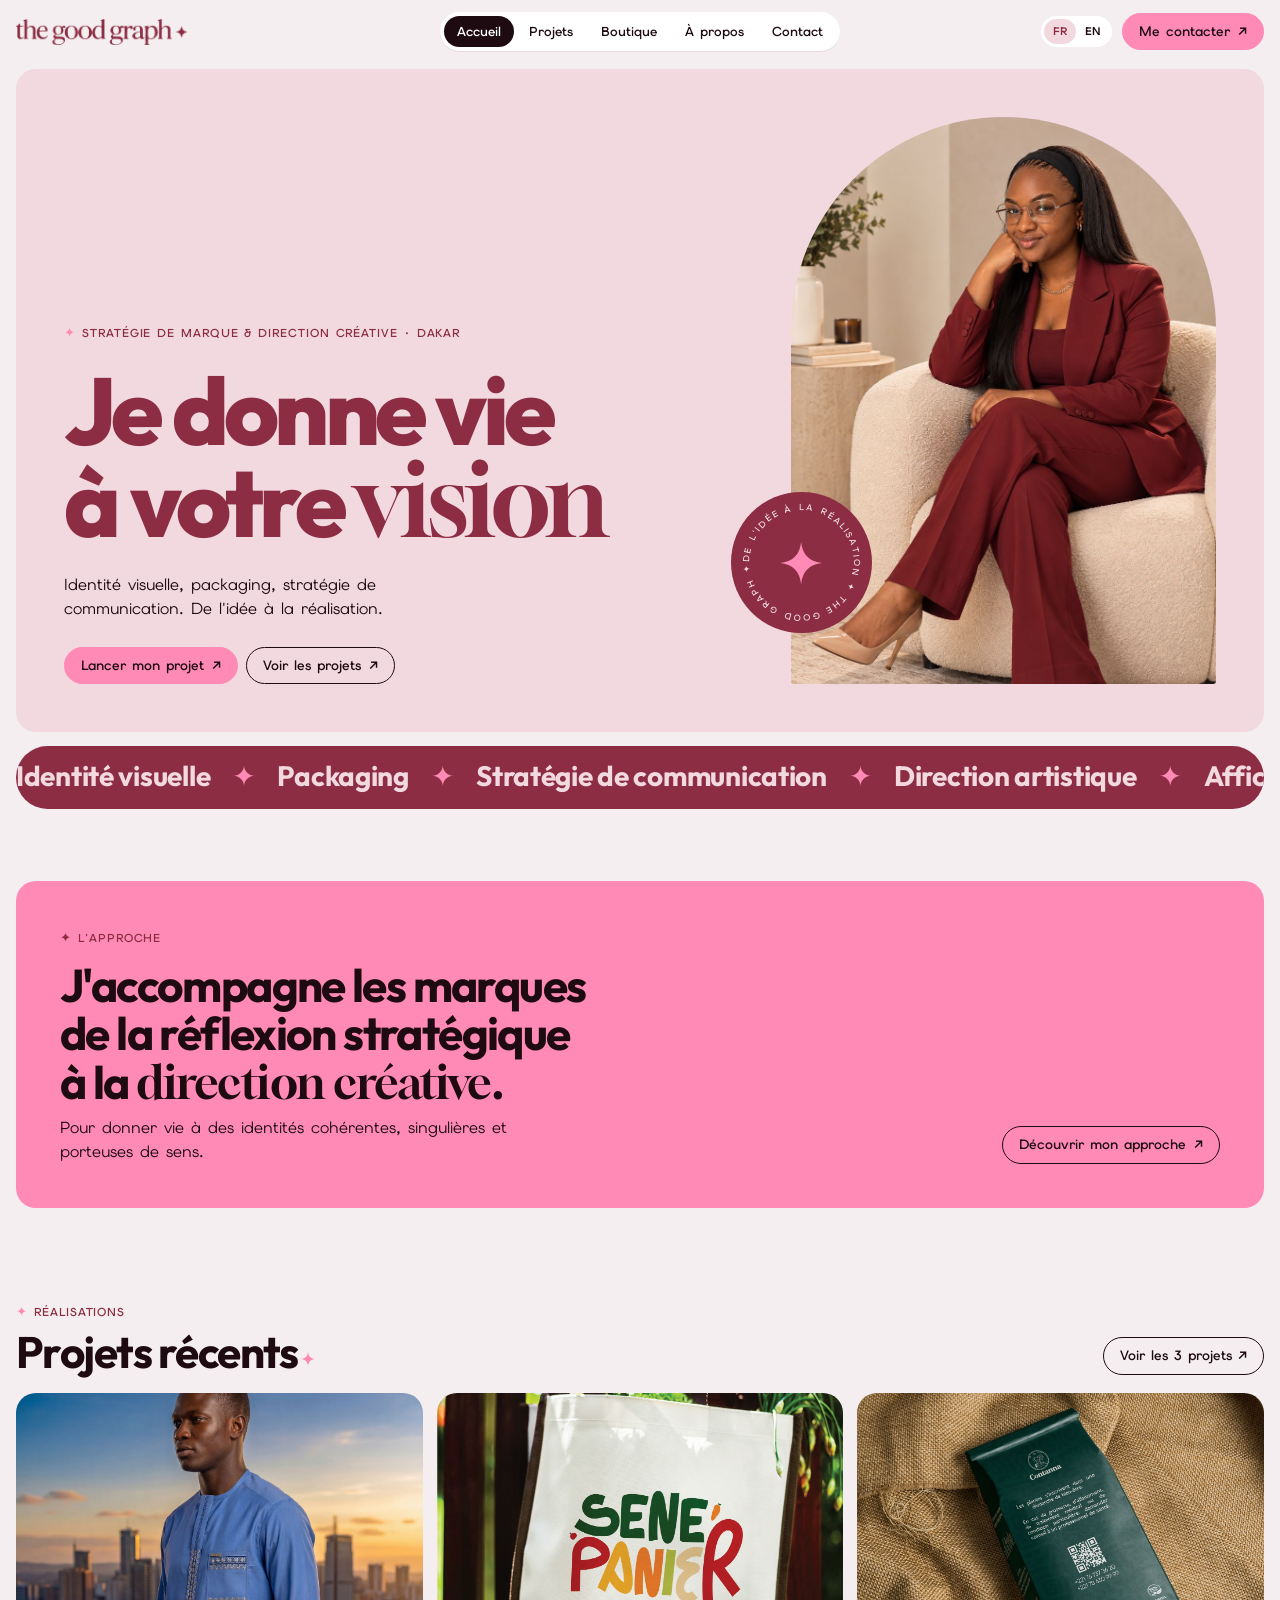
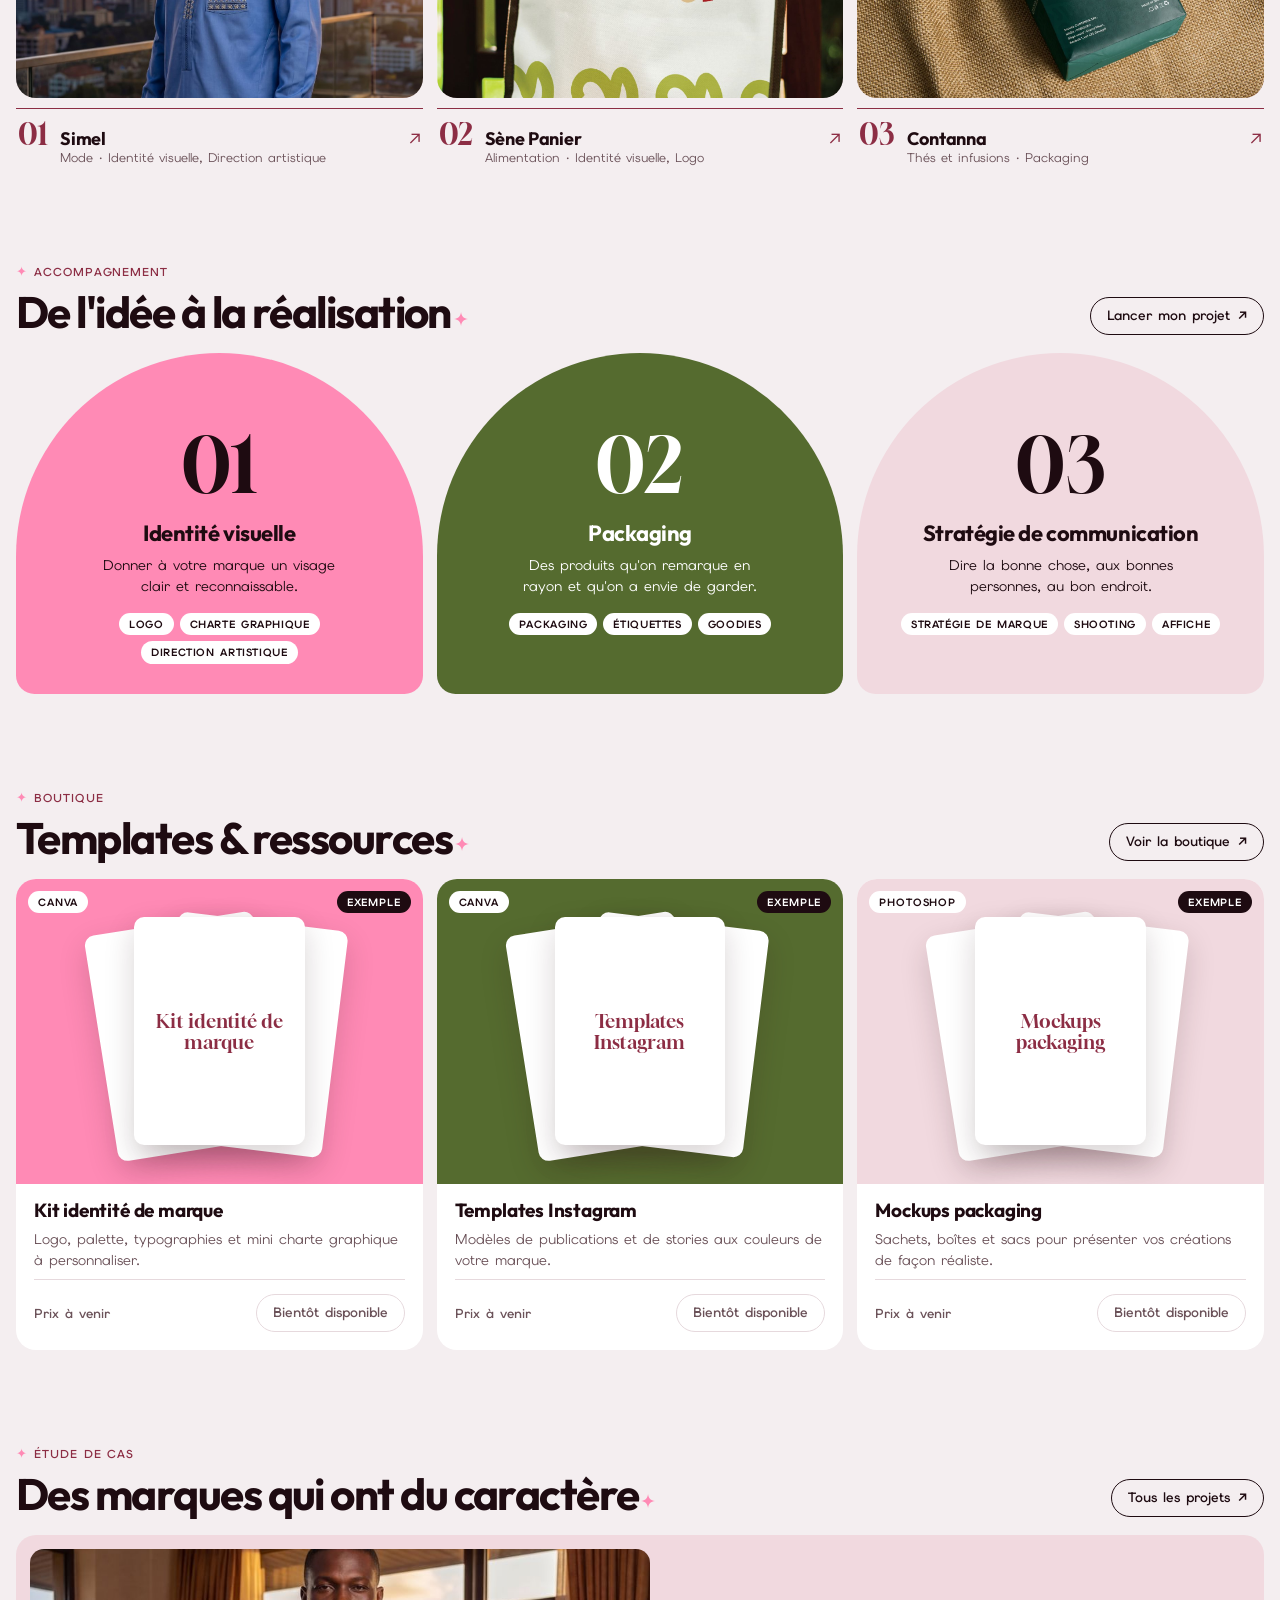
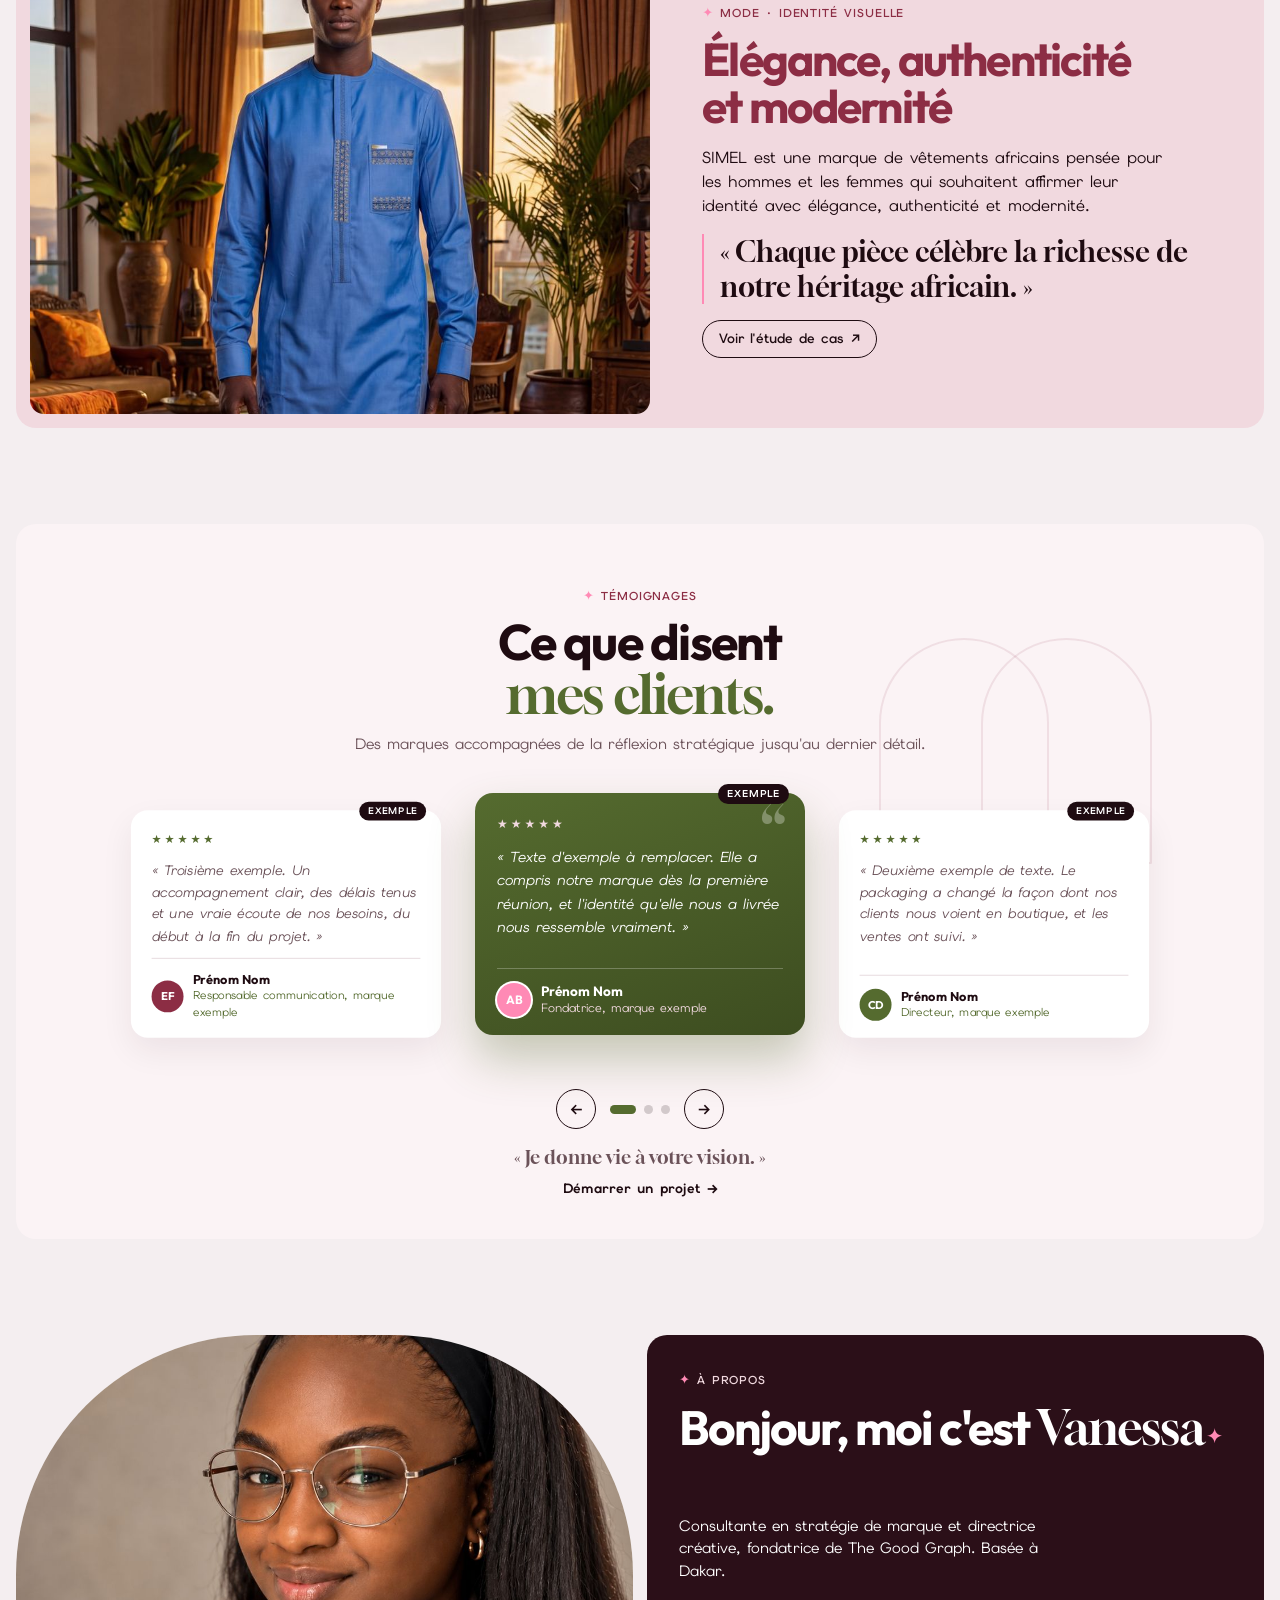
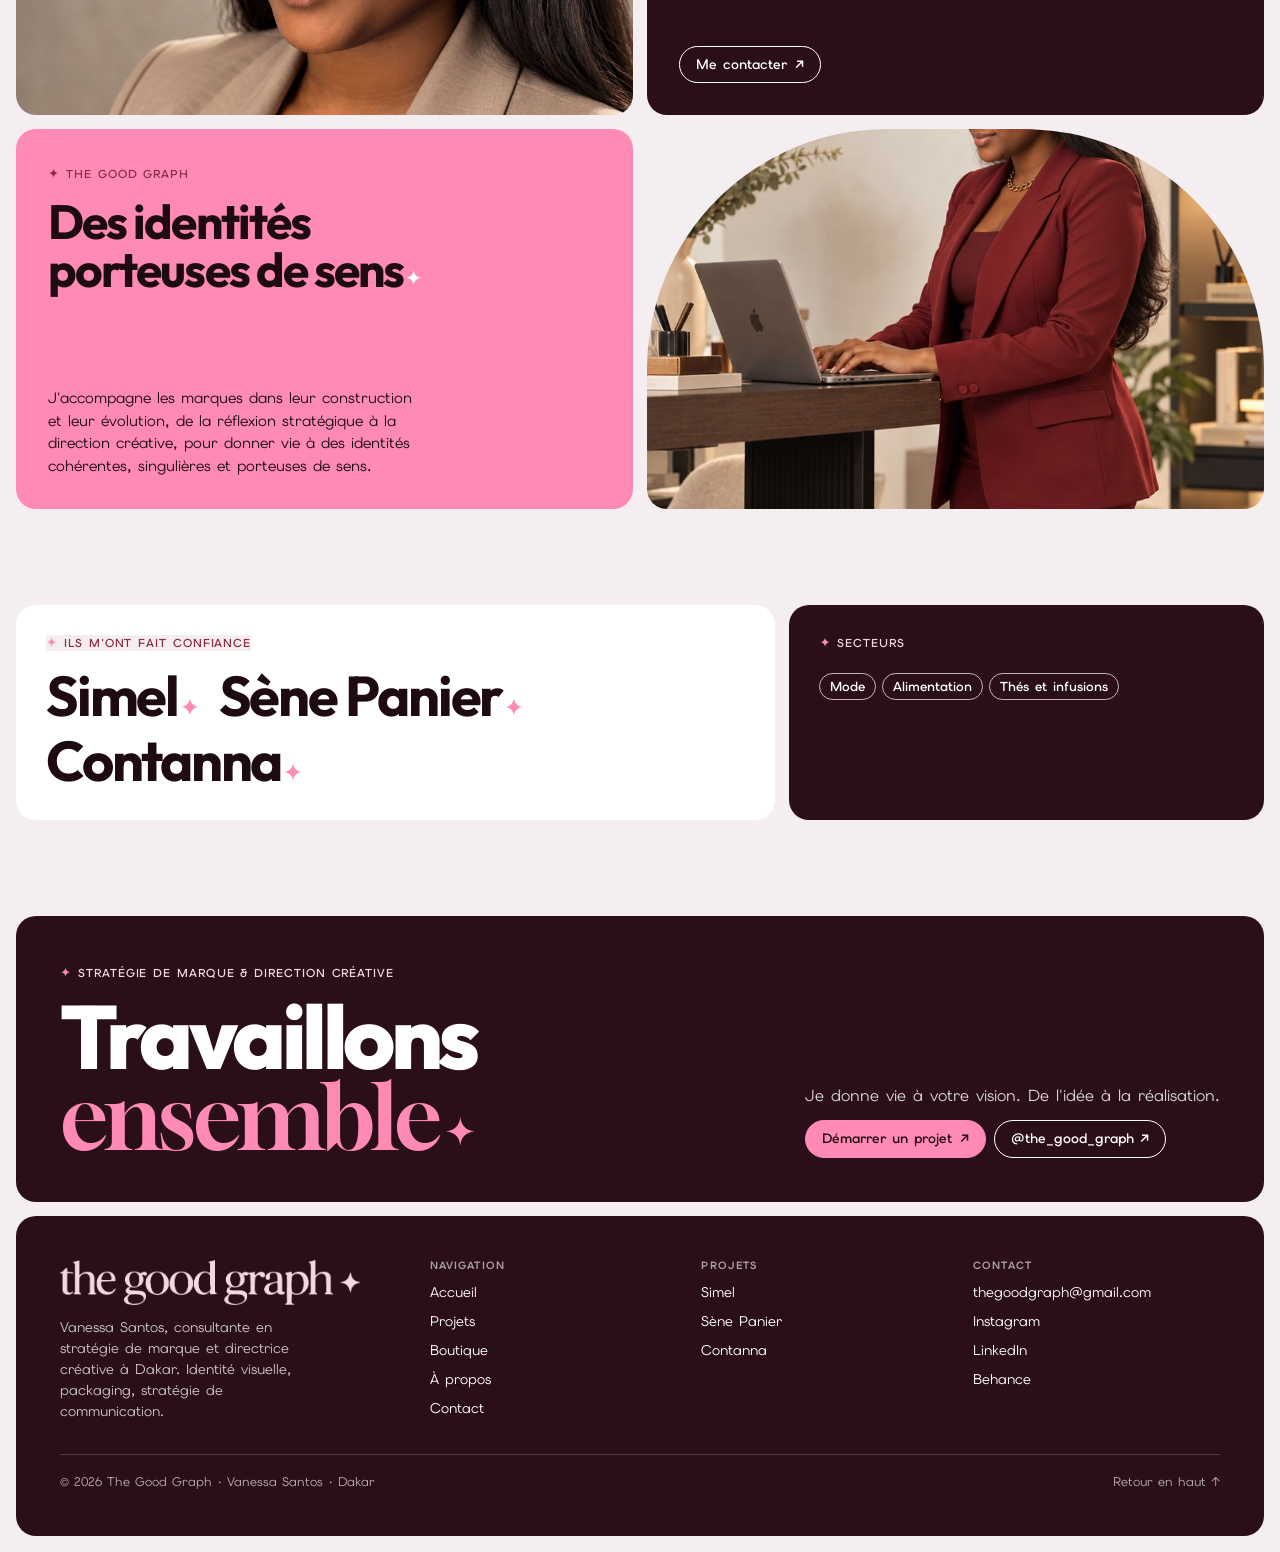
==== commit 9dadba2a: "Témoignages : trois cartes, carte centrale mise en avant en vert olive Co-Authored-By: Claude Opus 5" ====
--- a/index.html
+++ b/index.html
@@ -168,24 +168,53 @@
 .case-feature .btn{justify-self:start}
 .case-feature .q{margin:0;padding-left:16px;border-left:2px solid var(--pink);font:400 clamp(20px,2.2vw,28px)/1.25 var(--serif);color:var(--ink)}
 
-/* ---------- témoignages : carrousel ---------- */
-.car{overflow:hidden;border-radius:var(--r);touch-action:pan-y;user-select:none;max-width:760px;width:100%}
-.car-track{display:flex;transition:transform .7s var(--ease);will-change:transform}
-.quote{position:relative;margin:0;flex:0 0 100%;min-width:0;background:var(--card);border-radius:var(--r);padding:clamp(24px,3.4vw,40px);display:grid;grid-template-columns:minmax(0,1fr) auto;gap:clamp(20px,3vw,36px);align-items:center}
-.quote blockquote{margin:0;font:400 clamp(20px,2.4vw,30px)/1.2 var(--serif);color:var(--wine);text-wrap:balance}
-.quote cite{font-style:normal;display:grid;gap:4px;margin-top:clamp(20px,3vw,32px)}
-.quote cite b{font:700 17px/1.2 var(--display)}
-.quote cite small{font-size:14px;color:var(--ink-soft)}
-.quote .avatar{width:clamp(96px,11vw,140px);aspect-ratio:3/4;border-radius:999px 999px 14px 14px;display:grid;place-items:center;color:var(--card);font:700 clamp(32px,4vw,48px)/1 var(--display);overflow:hidden}
-.quote .avatar img{width:100%;height:100%;object-fit:cover}
-.quote .ex{position:absolute;top:16px;right:16px;background:var(--ink);color:var(--card);border-radius:999px;padding:6px 10px;font:700 10.5px/1 var(--body);letter-spacing:.08em;text-transform:uppercase}
-@media (max-width:640px){.quote{grid-template-columns:minmax(0,1fr);padding:52px 22px 24px;gap:18px}.quote blockquote{font-size:21px}.quote cite{margin-top:14px}.quote .avatar{width:84px;order:-1}.quote .ex{top:12px;right:12px}}
-.car-ctrl{display:flex;gap:8px}
-.car-ctrl button{width:44px;height:44px;border-radius:999px;border:1.5px solid var(--ink);background:transparent;color:var(--ink);font:600 16px/1 var(--body);transition:background .2s,color .2s}
-.car-ctrl button:hover{background:var(--ink);color:var(--card)}
-.car-dots{display:flex;gap:8px;justify-content:center;margin-top:18px}
-.car-dots button{width:10px;height:10px;border-radius:999px;border:0;padding:0;background:var(--line);transition:width .35s var(--ease),background .25s}
-.car-dots button[aria-current="true"]{width:28px;background:var(--wine)}
+/* ---------- témoignages : panneau clair, trois cartes, celle du centre en olive ---------- */
+.temo{background:color-mix(in srgb,var(--blush) 32%,var(--card));border-radius:var(--r);padding:clamp(36px,5vw,64px) clamp(16px,3vw,40px) clamp(28px,4vw,44px);text-align:center;position:relative;overflow:hidden;display:grid;gap:clamp(18px,3vw,30px);justify-items:center}
+/* deux arches en filet, rappel du motif du site */
+.temo::before,.temo::after{content:"";position:absolute;top:16%;width:clamp(110px,13vw,190px);aspect-ratio:3/4;border:2px solid color-mix(in srgb,var(--wine) 10%,transparent);border-radius:999px 999px 14px 14px;pointer-events:none}
+.temo::before{right:9%}
+.temo::after{right:calc(9% + clamp(70px,8vw,120px))}
+.temo-head{display:grid;gap:12px;justify-items:center;max-width:58ch;position:relative;z-index:1}
+.temo-head .pill{justify-self:center}
+.temo h2{font:700 clamp(30px,4vw,50px)/1.02 var(--display);letter-spacing:-.035em;margin:0;color:var(--ink)}
+.temo h2 em.serif{display:block;color:var(--green);font-size:1.06em;letter-spacing:-.02em}
+.temo-head p{margin:0;color:var(--ink-soft);font-size:15px}
+.t-stage{display:grid;width:100%;max-width:1060px;position:relative;z-index:1;padding-block:18px 14px;touch-action:pan-y;user-select:none}
+.tcard{grid-area:1 / 1;justify-self:center;width:min(32%,330px);margin:0;background:var(--card);border-radius:18px;padding:22px 22px 18px;text-align:left;display:flex;flex-direction:column;gap:12px;position:relative;box-shadow:0 14px 34px rgba(43,15,24,.07);
+  transform:translateX(calc(var(--off) * (100% + 24px))) scale(.94);opacity:0;pointer-events:none;cursor:pointer;
+  transition:transform .7s var(--ease),opacity .5s ease,background-color .5s ease,color .5s ease,box-shadow .5s ease}
+.tcard.is-side{opacity:1;pointer-events:auto}
+.tcard.is-side:hover{transform:translateX(calc(var(--off) * (100% + 24px))) scale(.96)}
+.tcard.is-active{opacity:1;pointer-events:auto;cursor:default;z-index:2;transform:translateX(0) translateY(-10px) scale(1);background-color:var(--green);background-image:linear-gradient(160deg,var(--green),#3D4D20);color:var(--card);box-shadow:0 24px 46px rgba(85,107,47,.32)}
+.tcard .stars{color:var(--green);font-size:12px;letter-spacing:3px}
+.tcard.is-active .stars{color:var(--blush)}
+.tcard .qmark{position:absolute;top:8px;right:18px;font:400 64px/1 var(--serif);color:color-mix(in srgb,var(--card) 30%,transparent);opacity:0;transition:opacity .5s}
+.tcard.is-active .qmark{opacity:1}
+.tcard blockquote{margin:0;font:italic 400 14.5px/1.6 var(--body);color:var(--ink-soft)}
+.tcard.is-active blockquote{color:var(--card)}
+.tcard .who{display:flex;align-items:center;gap:10px;margin-top:auto;padding-top:14px;border-top:1px solid var(--line)}
+.tcard.is-active .who{border-top-color:color-mix(in srgb,var(--card) 25%,transparent)}
+.tcard .av{width:34px;height:34px;border-radius:50%;flex:none;display:grid;place-items:center;color:var(--card);font:700 12px/1 var(--display);overflow:hidden;box-shadow:0 0 0 2px var(--card)}
+.tcard .av img{width:100%;height:100%;object-fit:cover}
+.tcard .who b{display:block;font:700 13.5px/1.2 var(--display)}
+.tcard .who small{display:block;font-size:12px;color:var(--green)}
+.tcard.is-active .who small{color:var(--blush)}
+.tcard .ex{position:absolute;top:-9px;right:16px;background:var(--ink);color:var(--card);border-radius:999px;padding:5px 9px;font:700 10px/1 var(--body);letter-spacing:.08em;text-transform:uppercase}
+@media (max-width:760px){
+  .tcard{width:78%;transform:translateX(calc(var(--off) * (100% + 12px))) scale(.94)}
+  .tcard.is-side:hover{transform:translateX(calc(var(--off) * (100% + 12px))) scale(.94)}
+  .temo::before,.temo::after{display:none}
+}
+.temo-foot{display:grid;gap:12px;justify-items:center;position:relative;z-index:1}
+.t-nav{display:flex;align-items:center;gap:14px}
+.t-nav .arrow{width:40px;height:40px;border-radius:999px;border:1.5px solid var(--ink);background:transparent;color:var(--ink);font:600 15px/1 var(--body);transition:background .2s,color .2s}
+.t-nav .arrow:hover{background:var(--ink);color:var(--card)}
+.car-dots{display:flex;gap:8px}
+.car-dots button{width:9px;height:9px;border-radius:999px;border:0;padding:0;background:color-mix(in srgb,var(--ink) 18%,transparent);transition:width .35s var(--ease),background .25s}
+.car-dots button[aria-current="true"]{width:26px;background:var(--green)}
+.temo-line{margin:4px 0 0;font:400 clamp(16px,1.6vw,19px)/1.3 var(--serif);color:var(--ink-soft)}
+.temo-link{font:700 13.5px/1 var(--body);text-decoration:none;color:var(--ink)}
+.temo-link:hover{color:var(--wine)}
 
 /* ---------- à propos ---------- */
 .bento{display:grid;grid-template-columns:repeat(2,minmax(0,1fr));gap:var(--gap)}
@@ -505,14 +534,19 @@
     </section>
 
     <section class="sec" id="temoignages" aria-labelledby="temo-title">
-      <div class="sec-head">
-        <div class="stack"><span class="pill" data-en="Testimonials">Témoignages</span><h2 class="h2" id="temo-title"><span data-en="What clients say">Ce que disent mes clients</span></h2></div>
-        <div class="car-ctrl"><button type="button" id="t-prev">←</button><button type="button" id="t-next">→</button></div>
-      </div>
-      <div class="car" id="car" aria-roledescription="carrousel">
-        <div class="car-track" id="car-track"></div>
-      </div>
-      <div class="car-dots" id="car-dots"></div>
+      <div class="temo">
+        <div class="temo-head">
+          <span class="pill" data-en="Testimonials">Témoignages</span>
+          <h2 id="temo-title" data-en-html="What my &lt;em class=&quot;serif&quot;&gt;clients say.&lt;/em&gt;">Ce que disent <em class="serif">mes clients.</em></h2>
+          <p data-en="Brands supported from strategic thinking to the last detail.">Des marques accompagnées de la réflexion stratégique jusqu'au dernier détail.</p>
+        </div>
+        <div class="t-stage" id="t-stage" aria-roledescription="carrousel"></div>
+        <div class="temo-foot">
+          <div class="t-nav"><button type="button" class="arrow" id="t-prev">←</button><div class="car-dots" id="car-dots"></div><button type="button" class="arrow" id="t-next">→</button></div>
+          <p class="temo-line" data-en="“I bring your vision to life.”">« Je donne vie à votre vision. »</p>
+          <a class="temo-link" href="#contact"><span data-en="Start a project">Démarrer un projet</span> →</a>
+        </div>
+      </div>
     </section>
 
     <section class="sec" id="apropos" aria-labelledby="about-title">
@@ -836,22 +870,29 @@
   let tIndex = 0, tTimer = null, tStartX = null;
   const reduceMotion = matchMedia("(prefers-reduced-motion:reduce)").matches;
 
-  /* ---------- témoignages : carrousel ---------- */
+  /* ---------- témoignages : carrousel ----------
+     Toutes les cartes sont empilées dans la même case de grille ; --off (écart à la carte active,
+     en boucle) les place à gauche (-1), au centre (0) ou à droite (1). Les autres restent cachées. */
+  const stage = document.getElementById("t-stage");
   function renderTesti(){
-    const track = document.getElementById("car-track"), dots = document.getElementById("car-dots");
-    track.textContent = ""; dots.textContent = "";
+    const dots = document.getElementById("car-dots");
+    stage.textContent = ""; dots.textContent = "";
     TESTIMONIALS.forEach((t, i) => {
-      const q = el("figure","quote");
-      q.setAttribute("role","group"); q.setAttribute("aria-roledescription", lang === "fr" ? "diapositive" : "slide");
-      q.setAttribute("aria-label", (i+1) + " / " + TESTIMONIALS.length);
-      if (t.placeholder) q.appendChild(el("span","ex", lang === "fr" ? "Exemple" : "Example"));
-      const txt = el("div"), bq = el("blockquote",null,"« " + t.quote[lang] + " »");
-      const cite = el("cite"); cite.append(el("b",null,t.name), el("small",null,t.role[lang]));
-      txt.append(bq, cite);
-      const av = el("div","avatar"); av.style.background = t.color;
-      if (t.photo){ const im = el("img"); im.src = "img/" + t.photo; im.alt = t.name; av.appendChild(im); }
+      const c = el("figure","tcard");
+      c.setAttribute("role","group"); c.setAttribute("aria-roledescription", lang === "fr" ? "témoignage" : "testimonial");
+      c.setAttribute("aria-label", (i+1) + " / " + TESTIMONIALS.length);
+      if (t.placeholder) c.appendChild(el("span","ex", lang === "fr" ? "Exemple" : "Example"));
+      const stars = el("div","stars","★★★★★"), qm = el("span","qmark","“");
+      stars.setAttribute("aria-hidden","true"); qm.setAttribute("aria-hidden","true");
+      const who = el("figcaption","who"), av = el("span","av"), id = el("span");
+      av.style.background = t.color;
+      if (t.photo){ const im = el("img"); im.src = "img/" + t.photo; im.alt = ""; av.appendChild(im); }
       else av.textContent = t.initials;
-      q.append(txt, av); track.appendChild(q);
+      id.append(el("b",null,t.name), el("small",null,t.role[lang]));
+      who.append(av, id);
+      c.append(stars, qm, el("blockquote",null,"« " + t.quote[lang] + " »"), who);
+      c.addEventListener("click", () => { if (i !== tIndex) goTesti(i); });
+      stage.appendChild(c);
       const d = el("button"); d.type = "button";
       d.setAttribute("aria-label", (lang === "fr" ? "Témoignage " : "Testimonial ") + (i+1));
       d.addEventListener("click", () => goTesti(i));
@@ -863,15 +904,22 @@
     tAuto();
   }
   function goTesti(i, animate = true){
-    const n = TESTIMONIALS.length, track = document.getElementById("car-track");
+    const n = TESTIMONIALS.length, cards = [...stage.children];
     tIndex = (i + n) % n;
-    if (!animate) track.style.transition = "none";
-    track.style.transform = "translateX(-" + (tIndex * 100) + "%)";
-    if (!animate){ void track.offsetWidth; track.style.transition = ""; }
+    cards.forEach((c, k) => {
+      let off = k - tIndex;
+      if (off > n / 2) off -= n;
+      if (off < -n / 2) off += n;
+      if (!animate) c.style.transition = "none";
+      c.style.setProperty("--off", off);
+      c.classList.toggle("is-active", off === 0);
+      c.classList.toggle("is-side", Math.abs(off) === 1);
+      c.setAttribute("aria-hidden", String(off !== 0));
+    });
+    if (!animate){ void stage.offsetWidth; cards.forEach(c => c.style.transition = ""); }
     [...document.getElementById("car-dots").children].forEach((d, k) => {
       if (k === tIndex) d.setAttribute("aria-current","true"); else d.removeAttribute("aria-current");
     });
-    [...track.children].forEach((q, k) => q.setAttribute("aria-hidden", String(k !== tIndex)));
   }
   function tAuto(){
     clearInterval(tTimer);
@@ -879,13 +927,13 @@
   }
   document.getElementById("t-prev").addEventListener("click", () => goTesti(tIndex - 1));
   document.getElementById("t-next").addEventListener("click", () => goTesti(tIndex + 1));
-  const car = document.getElementById("car");
-  car.addEventListener("mouseenter", () => clearInterval(tTimer));
-  car.addEventListener("mouseleave", tAuto);
-  car.addEventListener("focusin", () => clearInterval(tTimer));
-  car.addEventListener("focusout", tAuto);
-  car.addEventListener("pointerdown", e => { tStartX = e.clientX; });
-  car.addEventListener("pointerup", e => {
+  const temo = document.querySelector(".temo");
+  temo.addEventListener("mouseenter", () => clearInterval(tTimer));
+  temo.addEventListener("mouseleave", tAuto);
+  temo.addEventListener("focusin", () => clearInterval(tTimer));
+  temo.addEventListener("focusout", tAuto);
+  stage.addEventListener("pointerdown", e => { tStartX = e.clientX; });
+  stage.addEventListener("pointerup", e => {
     if (tStartX === null) return;
     const dx = e.clientX - tStartX; tStartX = null;
     if (Math.abs(dx) > 40) goTesti(tIndex + (dx < 0 ? 1 : -1));
